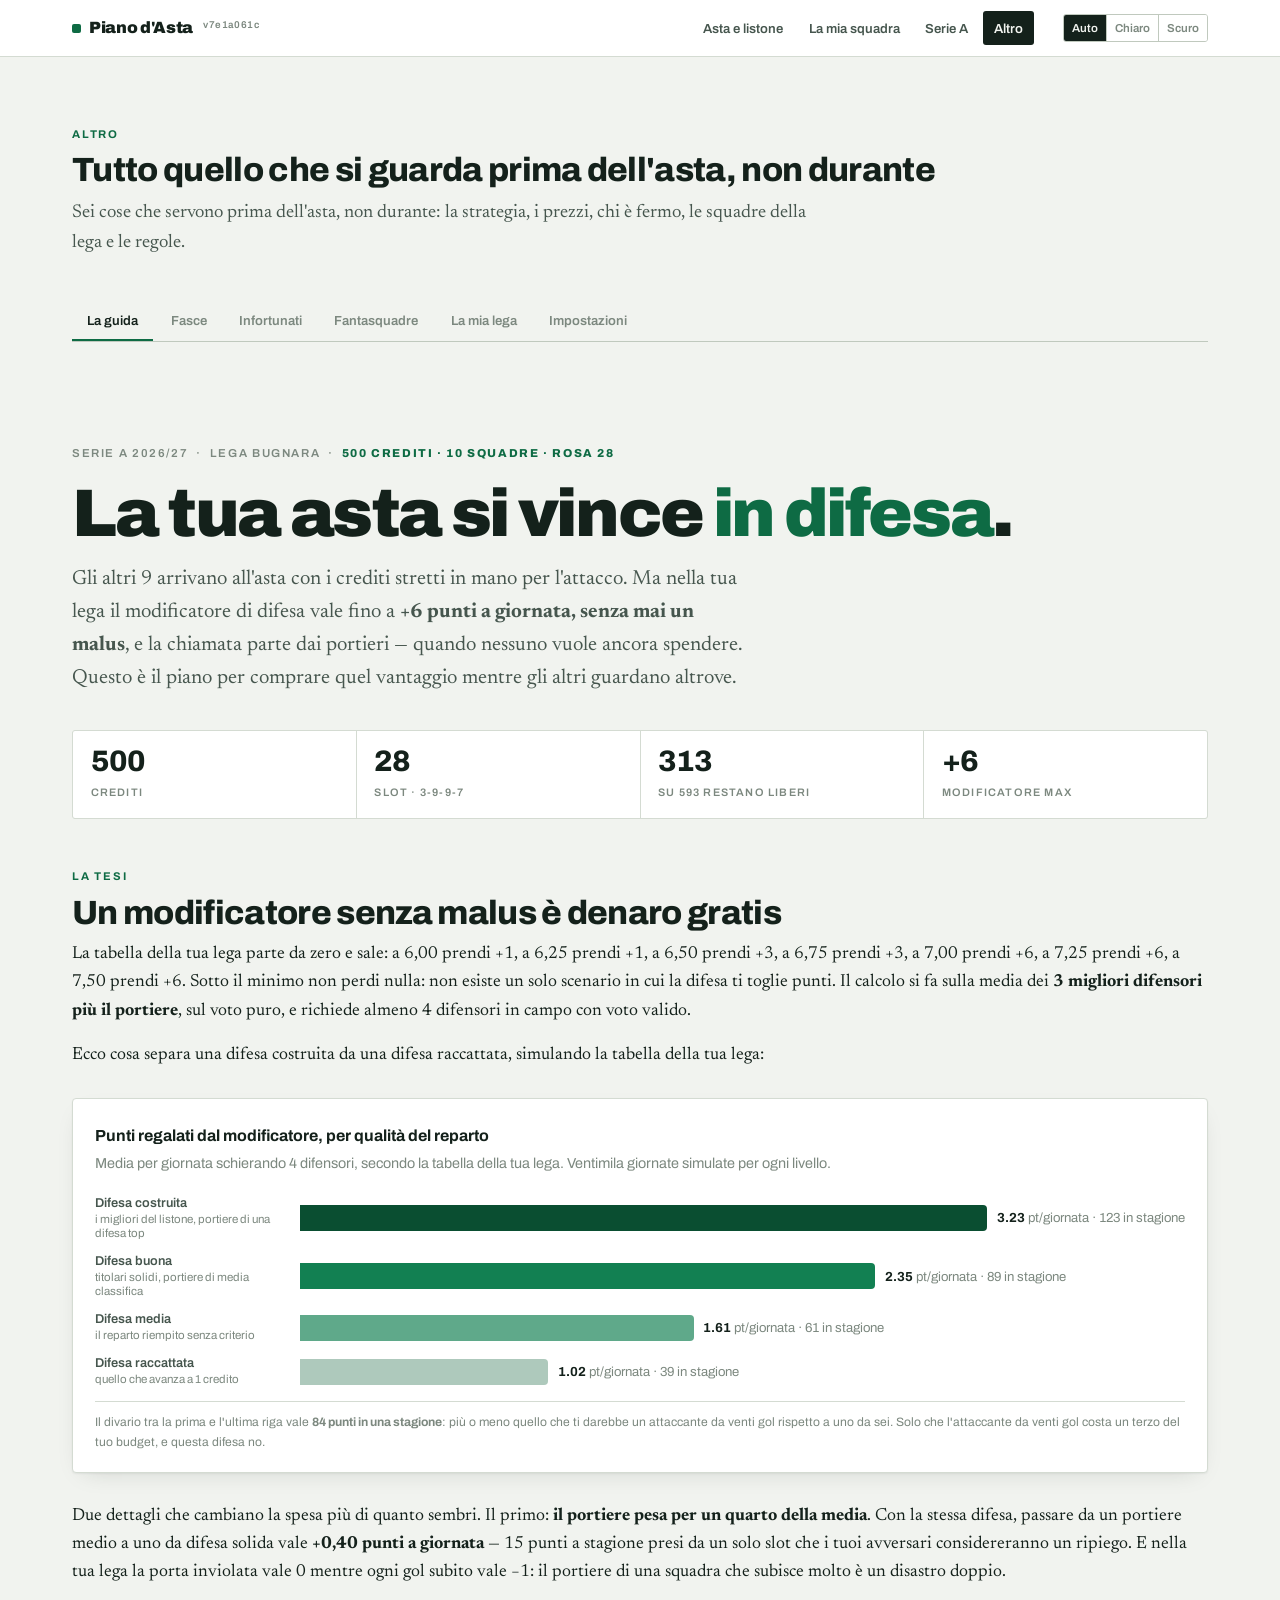
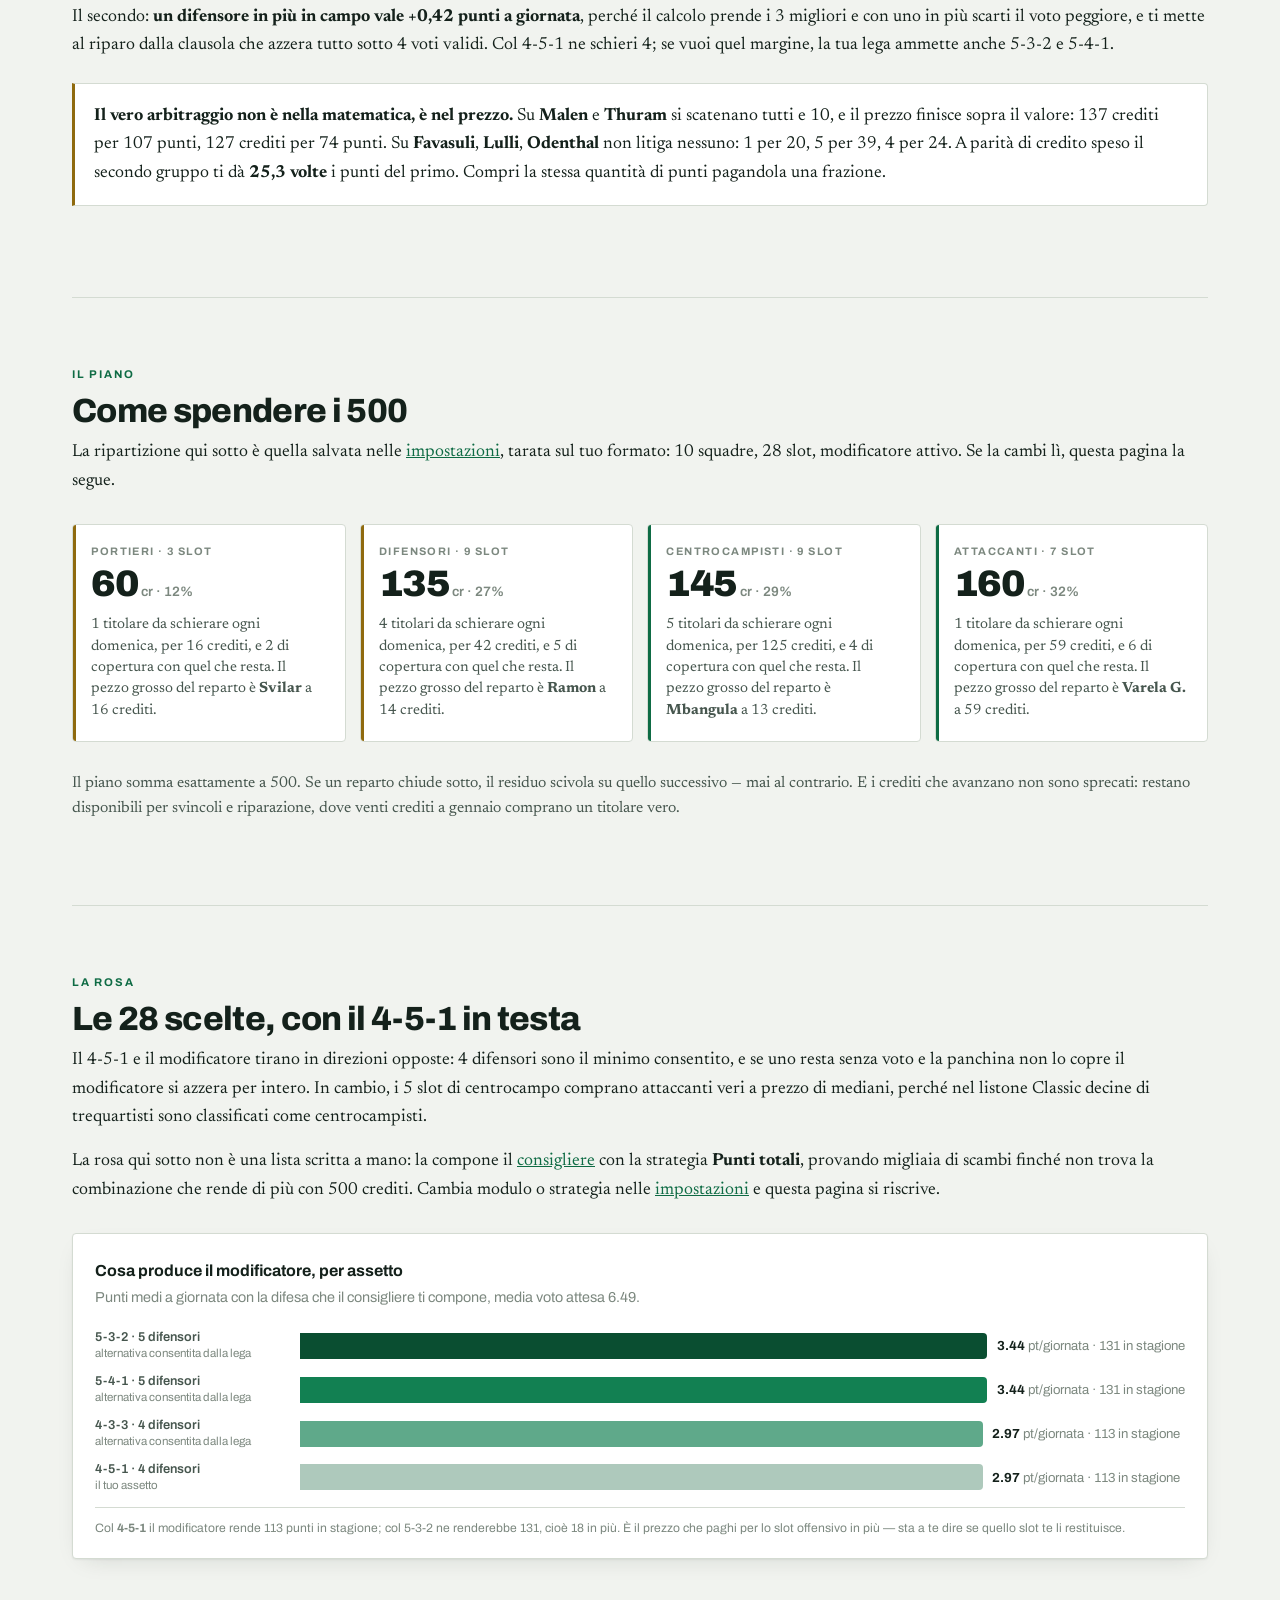
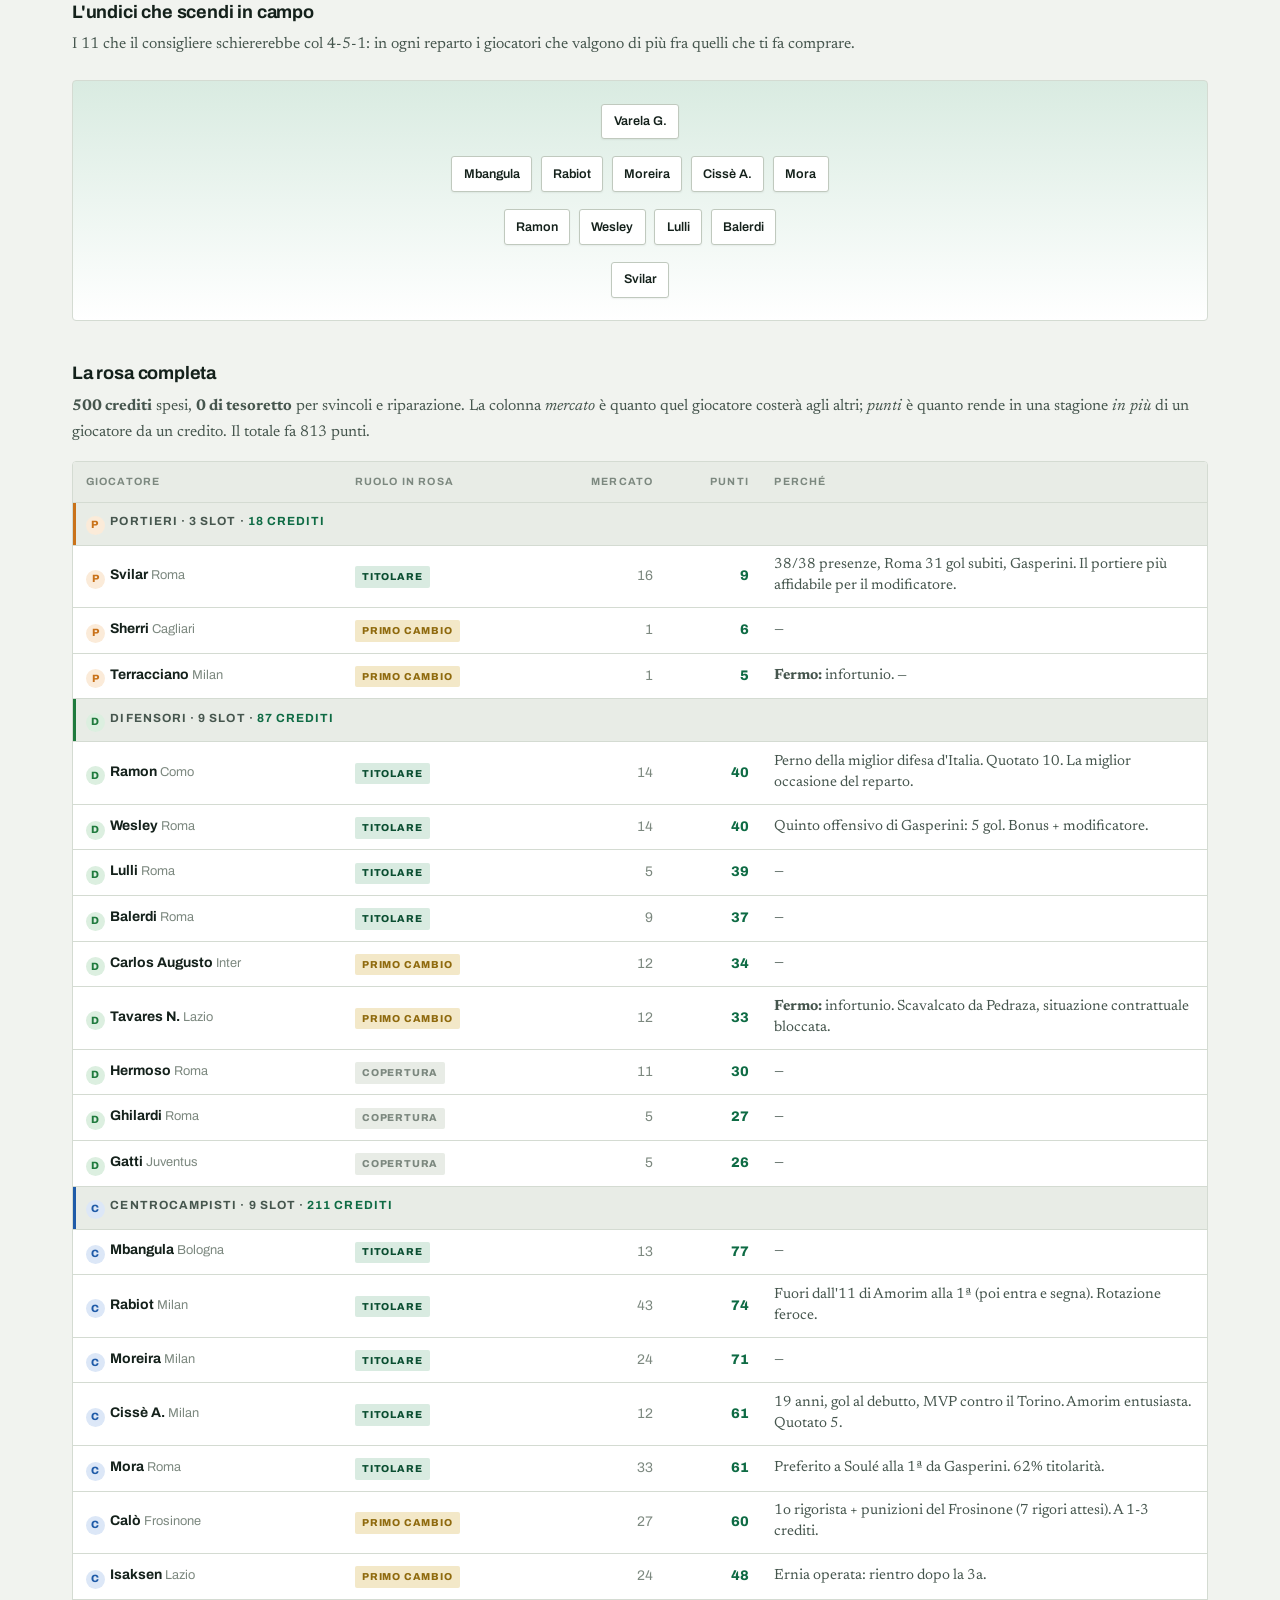
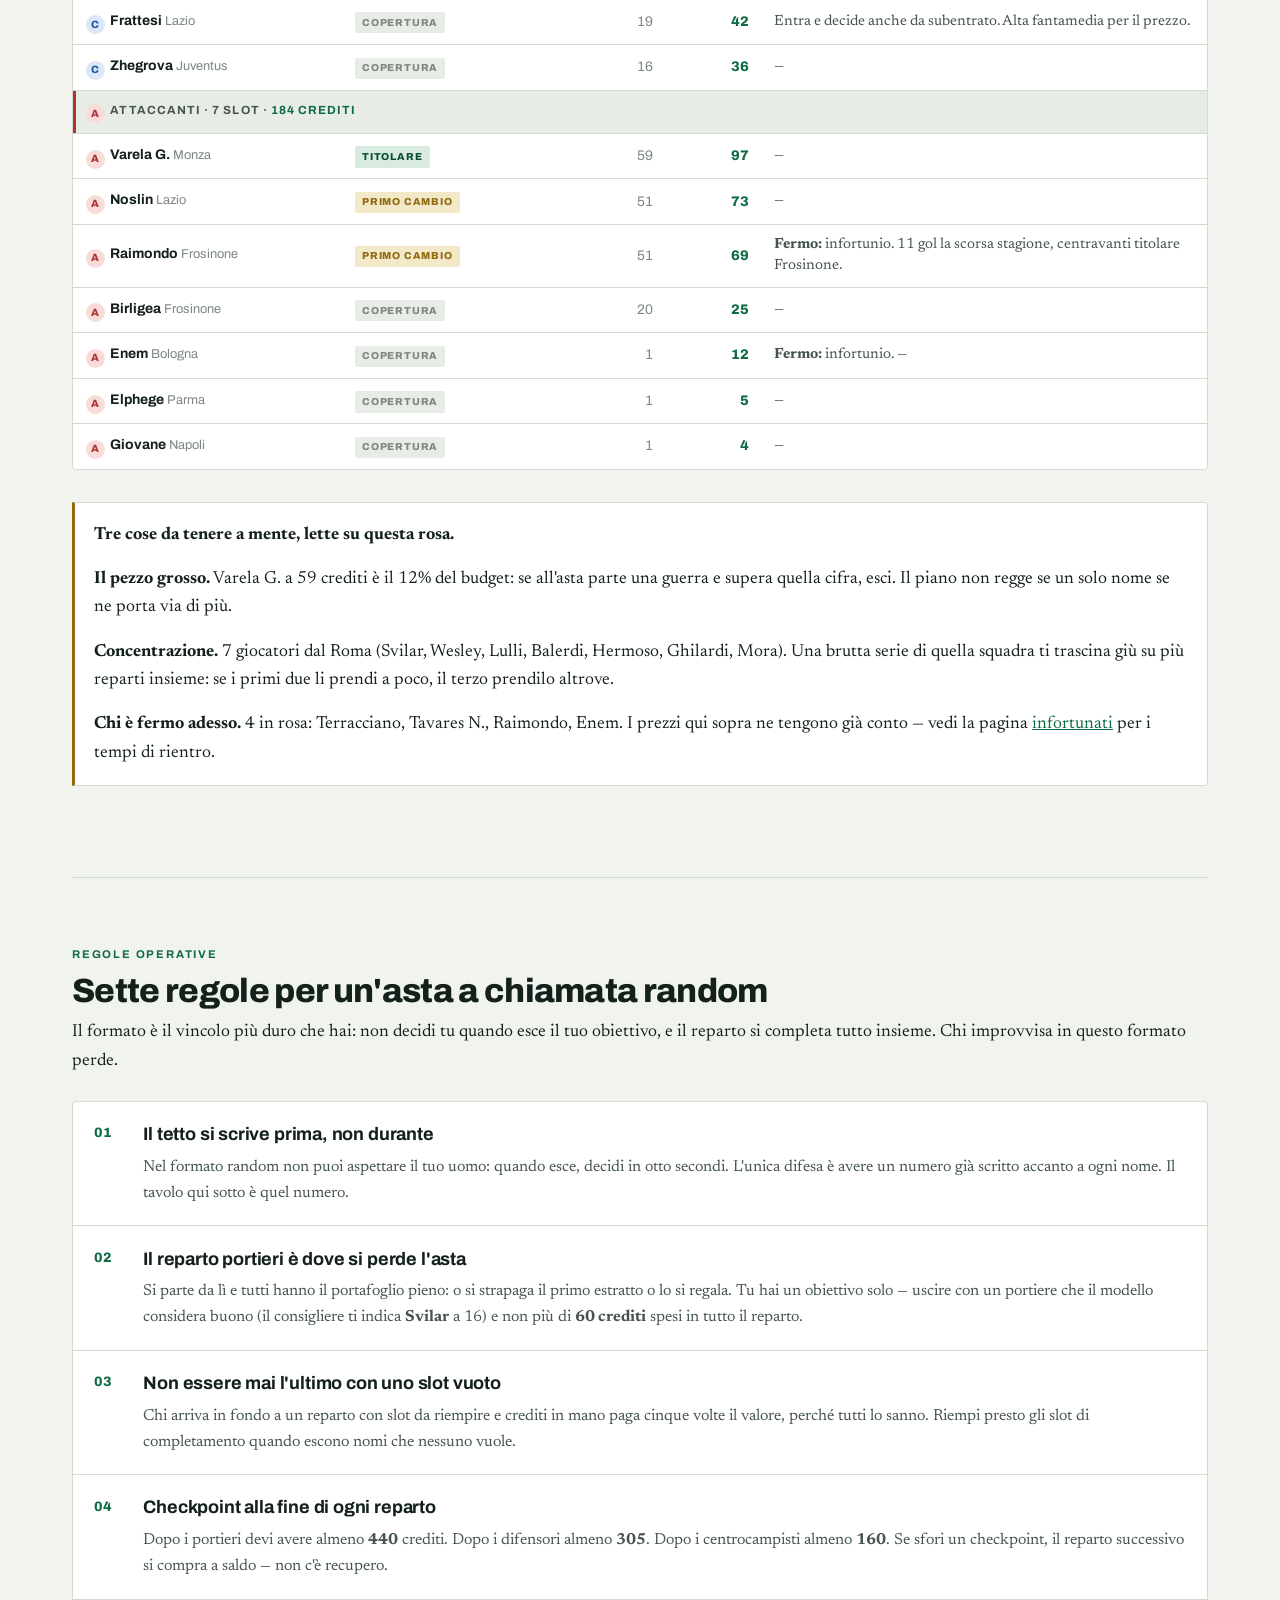
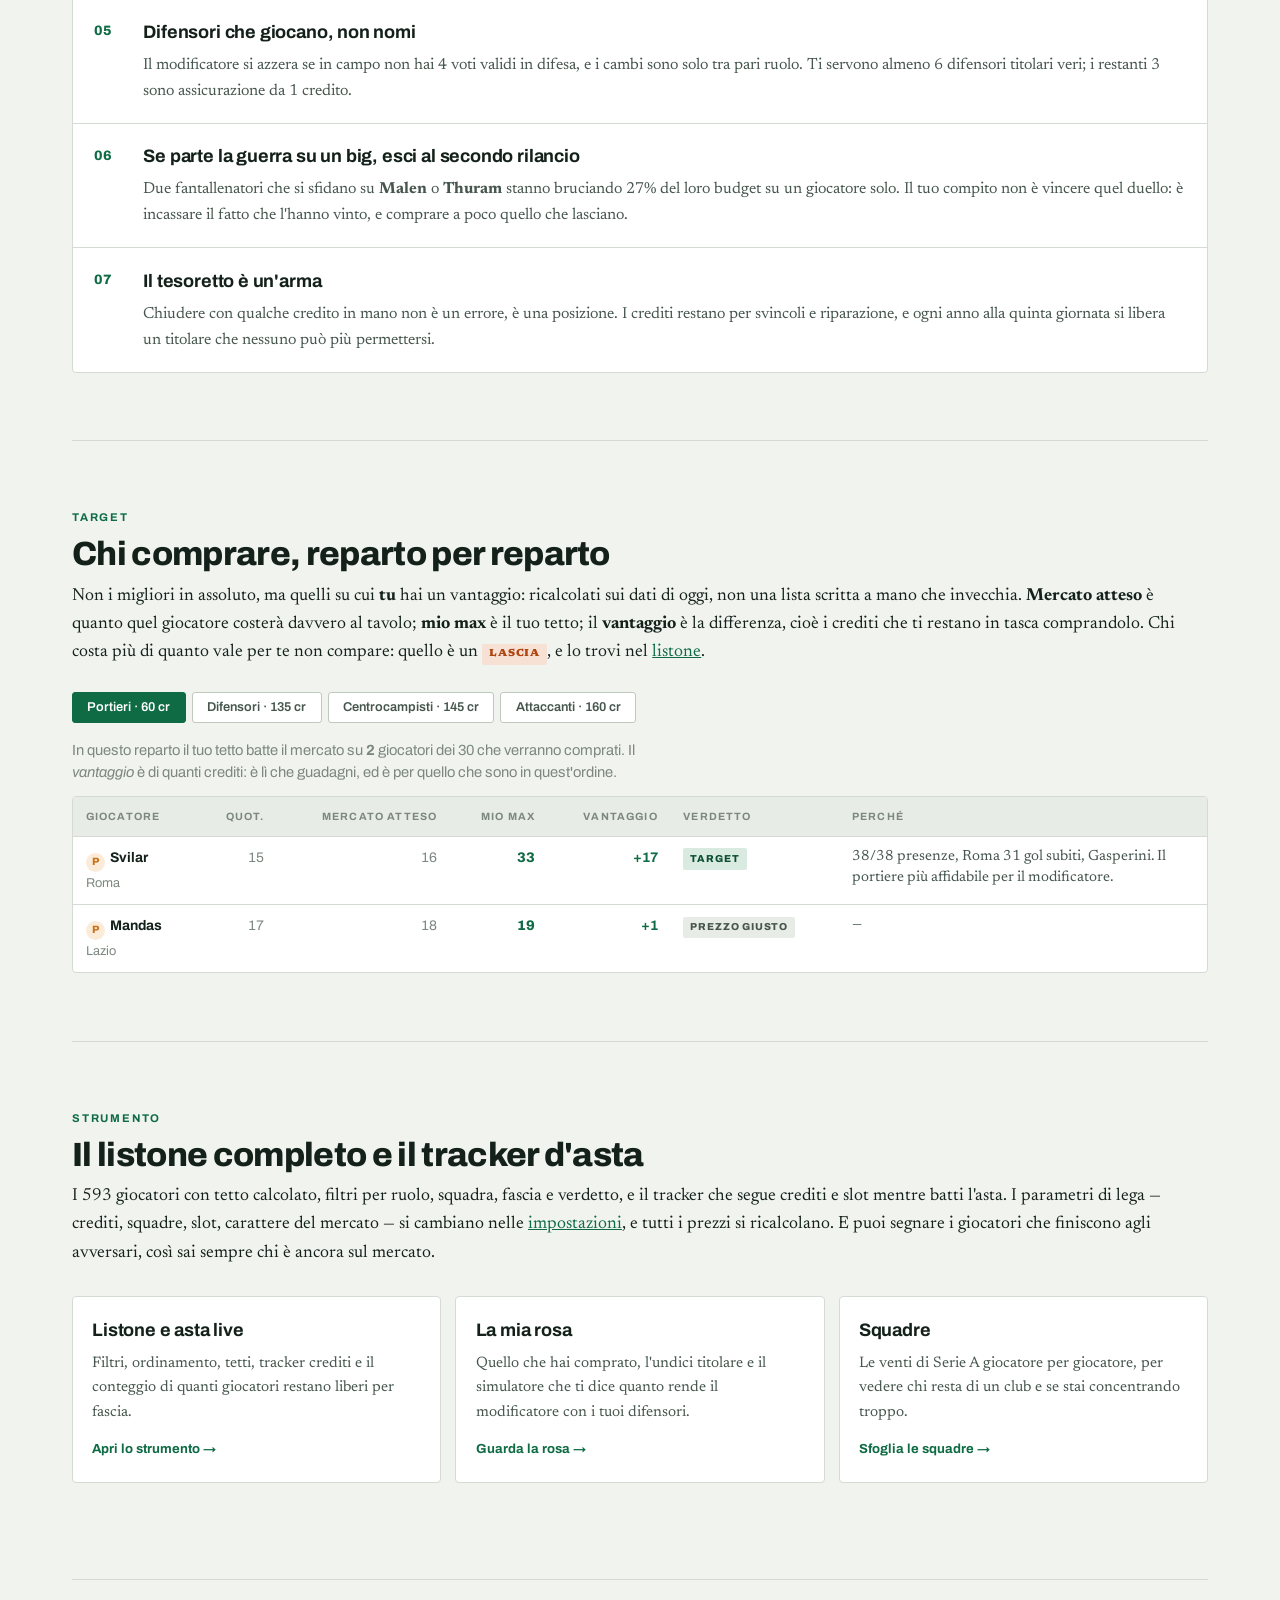
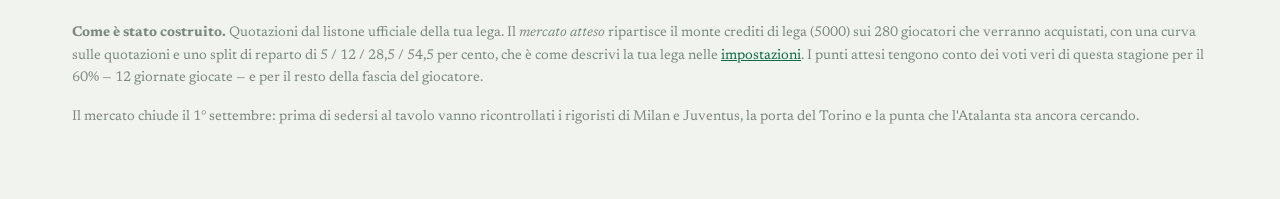
==== altro.html @ b839165c "Dati giocatori aggiornati da Fantacalcio.it (23/11/2026)" ====
<!doctype html>
<html lang="it">
<head>
<meta charset="utf-8">
<meta name="viewport" content="width=device-width,initial-scale=1">
<title>Altro — Piano d'Asta Bugnara</title>
<meta name="description" content="Tutti i giocatori di Serie A divisi per ruolo e per fascia, con il motivo per cui stanno dove stanno.">
<meta name="color-scheme" content="light dark">
<link rel="icon" href="data:image/svg+xml,%3Csvg xmlns='http://www.w3.org/2000/svg' viewBox='0 0 100 100'%3E%3Ctext y='.9em' font-size='90'%3E%E2%9A%BD%3C/text%3E%3C/svg%3E">
<link rel="preconnect" href="https://fonts.googleapis.com">
<link rel="preconnect" href="https://fonts.gstatic.com" crossorigin>
<link rel="stylesheet" href="https://fonts.googleapis.com/css2?family=Archivo:wght@400;500;600;700;800;900&family=Newsreader:opsz,wght@6..72,300;6..72,400;6..72,500;6..72,600&display=swap">
<link rel="stylesheet" href="assets/style.css?v=ff89cbaf">
<script>
/* stampa il tema salvato prima del primo disegno, cosi non lampeggia il bianco */
try{var t=localStorage.getItem('pianoAsta:tema');if(t&&t!=='auto')document.documentElement.dataset.theme=t}catch(e){}
</script>
</head>
<body>

<div class="topbar"><div class="inner">
  <a class="brand" href="listone.html"><span class="dot"></span>Piano d'Asta</a>
  <nav class="nav">
    <a href="listone.html">Asta e listone</a>
    <a href="rosa.html">La mia squadra</a>
    <a href="squadre.html">Serie A</a>
    <a href="altro.html" aria-current="page">Altro</a>
  </nav>
  <div id="tema"></div>
</div></div>
<div class="wide">
  <section style="padding-bottom:.6rem">
    <p class="eyebrow">Altro</p>
    <h2>Tutto quello che si guarda prima dell'asta, non durante</h2>
    <p class="lede" style="max-width:74ch">Sei cose che servono prima dell'asta, non durante: la strategia, i prezzi, chi è fermo, le squadre della lega e le regole.</p>
  </section>
  <div id="accesso" style="margin-bottom:18px"></div>

  <div class="schede" role="tablist" aria-label="Altro">
    <button type="button" role="tab" data-scheda="guida" aria-selected="true">La guida</button>
    <button type="button" role="tab" data-scheda="fasce">Fasce</button>
    <button type="button" role="tab" data-scheda="infortunati">Infortunati</button>
    <button type="button" role="tab" data-scheda="fantasquadre">Fantasquadre</button>
    <button type="button" role="tab" data-scheda="lega">La mia lega</button>
    <button type="button" role="tab" data-scheda="impostazioni">Impostazioni</button>
  </div>
</div>

<section class="scheda" id="s-guida" role="tabpanel" aria-label="La guida" data-modulo="guida.js?v=28bbc2af">
<div class="wide">
<header class="hero">
  <div class="kicker" id="kicker"></div>
  <h1 id="titolo">La tua asta si vince <em>in difesa</em>.</h1>
  <p class="lede" id="occhiello"></p>
  <div class="stats" id="stats"></div>
</header>

<section>
  <p class="eyebrow">La tesi</p>
  <h2 id="tesiTit"></h2>
  <p id="tesi1"></p>
  <p id="tesi2">Ecco cosa separa una difesa costruita da una difesa raccattata, simulando la tabella della tua lega:</p>

  <div class="figure" id="figDifesa">
    <div class="ftitle">Punti regalati dal modificatore, per qualità del reparto</div>
    <div class="fsub" id="fsub1"></div>
    <div class="bars" id="bars"></div>
    <div class="faxis" id="faxis1"></div>
  </div>

  <p id="dettaglio1"></p>
  <p id="dettaglio2"></p>

  <div class="callout">
    <p id="arbitraggio"></p>
  </div>
</section>

<section>
  <p class="eyebrow">Il piano</p>
  <h2 id="pianoTit">Come spendere i crediti</h2>
  <p id="pianoIntro"></p>
  <div class="plan" id="plan"></div>
  <p style="color:var(--ink2);font-size:.98rem" id="pianoNota"></p>
</section>


<section id="rosa-scelte">
  <p class="eyebrow">La rosa</p>
  <h2 id="rosaTit">Le scelte</h2>
  <p id="rosaIntro1"></p>
  <p id="rosaIntro2"></p>

  <div class="figure">
    <div class="ftitle">Cosa produce il modificatore, per assetto</div>
    <div class="fsub" id="fsub2"></div>
    <div class="bars" id="bars2"></div>
    <div class="faxis" id="faxis2"></div>
  </div>

  <h3 style="margin-top:2.4rem">L'undici che scendi in campo</h3>
  <p style="color:var(--ink2);font-size:.98rem" id="undiciNota"></p>
  <div id="campo"></div>

  <h3 style="margin-top:2.4rem">La rosa completa</h3>
  <p style="color:var(--ink2);font-size:.98rem" id="rosaNota"></p>
  <div class="tblwrap"><table class="rosat"><thead><tr><th>Giocatore</th><th>Ruolo in rosa</th><th class="num">Mercato</th><th class="num">Punti</th><th>Perché</th></tr></thead><tbody id="rosaBody"></tbody></table></div>

  <div class="callout" style="margin-top:2rem" id="bivi"></div>
</section>

<section>
  <p class="eyebrow">Regole operative</p>
  <h2 id="regoleTit">Sette regole per un'asta a chiamata random</h2>
  <p>Il formato è il vincolo più duro che hai: non decidi tu quando esce il tuo obiettivo, e il reparto si completa tutto insieme. Chi improvvisa in questo formato perde.</p>
  <div class="rules">
    <div class="rule"><div><h3>Il tetto si scrive prima, non durante</h3><p>Nel formato random non puoi aspettare il tuo uomo: quando esce, decidi in otto secondi. L'unica difesa è avere un numero già scritto accanto a ogni nome. Il tavolo qui sotto è quel numero.</p></div></div>
    <div class="rule"><div><h3>Il reparto portieri è dove si perde l'asta</h3><p id="regolaPortieri"></p></div></div>
    <div class="rule"><div><h3>Non essere mai l'ultimo con uno slot vuoto</h3><p>Chi arriva in fondo a un reparto con slot da riempire e crediti in mano paga cinque volte il valore, perché tutti lo sanno. Riempi presto gli slot di completamento quando escono nomi che nessuno vuole.</p></div></div>
    <div class="rule"><div><h3>Checkpoint alla fine di ogni reparto</h3><p>Dopo i portieri devi avere almeno <b data-cfg="ckP"></b> crediti. Dopo i difensori almeno <b data-cfg="ckD"></b>. Dopo i centrocampisti almeno <b data-cfg="ckC"></b>. Se sfori un checkpoint, il reparto successivo si compra a saldo — non c'è recupero.</p></div></div>
    <div class="rule"><div><h3 id="difTit">Difensori che giocano, non nomi</h3><p id="difTesto"></p></div></div>
    <div class="rule"><div><h3>Se parte la guerra su un big, esci al secondo rilancio</h3><p id="regolaGuerra"></p></div></div>
    <div class="rule"><div><h3>Il tesoretto è un'arma</h3><p>Chiudere con qualche credito in mano non è un errore, è una posizione. I crediti restano per svincoli e riparazione, e ogni anno alla quinta giornata si libera un titolare che nessuno può più permettersi.</p></div></div>
  </div>
</section>

<section>
  <p class="eyebrow">Target</p>
  <h2>Chi comprare, reparto per reparto</h2>
  <p>Non i migliori in assoluto, ma quelli su cui <strong>tu</strong> hai un vantaggio: ricalcolati sui dati di oggi, non una lista scritta a mano che invecchia. <strong>Mercato atteso</strong> è quanto quel giocatore costerà davvero al tavolo; <strong>mio max</strong> è il tuo tetto; il <strong>vantaggio</strong> è la differenza, cioè i crediti che ti restano in tasca comprandolo. Chi costa più di quanto vale per te non compare: quello è un <span class="pill p-l">lascia</span>, e lo trovi nel <a href="listone.html">listone</a>.</p>
  <div class="tabs" role="tablist" id="tabs"></div>
  <p class="spiega" id="shortNota" style="padding:0 0 .8rem"></p>
  <div class="tblwrap"><table id="short"><thead><tr><th>Giocatore</th><th class="num">Quot.</th><th class="num">Mercato atteso</th><th class="num">Mio max</th><th class="num">Vantaggio</th><th>Verdetto</th><th>Perché</th></tr></thead><tbody></tbody></table></div>
</section>

<section>
  <p class="eyebrow">Strumento</p>
  <h2>Il listone completo e il tracker d'asta</h2>
  <p><span id="quantiGiocatori"></span> con tetto calcolato, filtri per ruolo, squadra, fascia e verdetto, e il tracker che segue crediti e slot mentre batti l'asta. I parametri di lega — crediti, squadre, slot, carattere del mercato — si cambiano nelle <a href="altro.html#impostazioni">impostazioni</a>, e tutti i prezzi si ricalcolano. E puoi segnare i giocatori che finiscono agli avversari, così sai sempre chi è ancora sul mercato.</p>
  <div class="cards">
    <div class="card"><h3>Listone e asta live</h3><p>Filtri, ordinamento, tetti, tracker crediti e il conteggio di quanti giocatori restano liberi per fascia.</p><p style="margin-top:.8rem"><a href="listone.html">Apri lo strumento &rarr;</a></p></div>
    <div class="card"><h3>La mia rosa</h3><p>Quello che hai comprato, l'undici titolare e il simulatore che ti dice quanto rende il modificatore con i tuoi difensori.</p><p style="margin-top:.8rem"><a href="rosa.html">Guarda la rosa &rarr;</a></p></div>
    <div class="card"><h3>Squadre</h3><p>Le venti di Serie A giocatore per giocatore, per vedere chi resta di un club e se stai concentrando troppo.</p><p style="margin-top:.8rem"><a href="squadre.html">Sfoglia le squadre &rarr;</a></p></div>
  </div>
</section>

<footer>
  <p id="comeCostruito"></p>
  <p>Il mercato chiude il 1° settembre: prima di sedersi al tavolo vanno ricontrollati i rigoristi di Milan e Juventus, la porta del Torino e la punta che l'Atalanta sta ancora cercando.</p>
</footer>
</div>
</section>
<section class="scheda" id="s-fasce" role="tabpanel" aria-label="Fasce" data-modulo="fasce.js?v=328dd91d" hidden>
<div class="wide">

  <section style="padding-bottom:1.2rem">
    <p class="eyebrow">Fasce</p>
    <h2>Chi vale cosa, reparto per reparto</h2>
    <p class="lede" style="max-width:74ch">All'asta a chiamata random non decidi tu quando esce il tuo obiettivo: quando il nome arriva, hai otto secondi. Questa pagina è fatta per quel momento — apri il ruolo, trovi il giocatore e leggi in una riga perché sta dove sta e fino a quanto puoi spingerti.</p>
  </section>

  <div class="controls panel" style="border-radius:4px;margin-bottom:20px">
    <button class="chip" data-r="P" aria-pressed="false">Portieri</button>
    <button class="chip" data-r="D" aria-pressed="true">Difensori</button>
    <button class="chip" data-r="C" aria-pressed="false">Centrocampisti</button>
    <button class="chip" data-r="A" aria-pressed="false">Attaccanti</button>
    <input type="search" id="q" placeholder="Cerca un giocatore o una squadra…" aria-label="Cerca giocatore o squadra" style="flex:1 1 200px">
    <button class="chip" id="soloLiberi" aria-pressed="false">Solo chi è ancora libero</button>
  </div>

  <div id="totali" class="ledger" style="border:1px solid var(--line);border-radius:4px;margin-bottom:8px"></div>
  <p class="spiega" style="padding:0 0 1.2rem" id="quanti"></p>

  <div id="elenco"></div>

  <section>
    <p class="eyebrow">Come nascono</p>
    <h2>Perché uno sta in prima fascia e un altro no</h2>
    <div id="comeNascono" style="max-width:78ch"></div>
  </section>

  <footer>
    <p>Le fasce si ricalcolano da sole quando cambiano le <a href="altro.html#impostazioni">impostazioni</a> o quando l'aggiornamento del mattino porta nuovi dati: non sono una lista congelata a inizio stagione. <strong>Tuo max</strong> è il tetto oltre il quale non rilanci, <strong>mercato</strong> è quanto dovrebbe costare agli altri. Chi è già andato a un avversario resta in elenco, sbiadito, così sai cosa è rimasto.</p>
  </footer>
</div>
</section>
<section class="scheda" id="s-infortunati" role="tabpanel" aria-label="Infortunati" data-modulo="infortunati.js?v=4837c4af" hidden>
<div class="wide">

  <section style="padding-bottom:1.2rem">
    <p class="eyebrow">Infermeria</p>
    <h2>Chi è fermo, e per quanto</h2>
    <p class="lede" style="max-width:74ch">All'asta un difensore che rientra a novembre costa come uno sano e ti rende zero per un terzo di stagione. Qui c'è chi non gioca, il motivo e i tempi previsti: si aggiorna da solo ogni mattina insieme al listone.</p>
  </section>

  <div class="controls panel" style="border-radius:4px;margin-bottom:20px">
    <label for="squadra" class="idlab" style="align-self:center">Squadra</label>
    <select id="squadra" style="flex:0 1 220px"></select>
    <input type="search" id="q-inf" placeholder="Cerca un giocatore…" aria-label="Cerca giocatore" style="flex:1 1 170px">
    <button class="chip" data-t="ALL" aria-pressed="true">Tutti</button>
    <button class="chip" data-t="infortunio" aria-pressed="false">Infortuni</button>
    <button class="chip" data-t="squalifica" aria-pressed="false">Squalifiche</button>
    <button class="chip" id="soloMiei" aria-pressed="false">Solo i miei</button>
  </div>

  <div id="totali-inf" class="ledger" style="border:1px solid var(--line);border-radius:4px;margin-bottom:20px"></div>

  <div id="elenco-inf"></div>

  <p id="avviso" style="font-family:'Archivo',sans-serif;font-size:.85rem;color:var(--ink3);margin-top:1rem"></p>

  <footer>
    <p>I dati arrivano da Fantacalcio.it, dalle pagine degli infortunati e degli squalificati. I tempi di rientro sono stime della redazione, non certezze: <strong>«da valutare»</strong> vuol dire che nemmeno loro lo sanno ancora. Le squalifiche durano una giornata sola, gli infortuni sono quelli che pesano davvero all'asta.</p>
    <p>La pastiglia rossa accanto al nome la ritrovi anche nel <a href="listone.html">listone</a> e in <a href="squadre.html">Serie A</a>, così te ne accorgi mentre stai comprando.</p>
  </footer>
</div>
</section>
<section class="scheda" id="s-fantasquadre" role="tabpanel" aria-label="Fantasquadre" data-modulo="fantasquadre.js?v=7d1ccdeb" hidden>
<div class="wide">
  <section style="padding-bottom:1.2rem">
    <p class="eyebrow">Fantasquadre</p>
    <h2>Le dieci della lega</h2>
    <p class="lede" style="max-width:72ch">Chi gestisce cosa, che rosa sta costruendo e quanti crediti gli restano. Man mano che all'asta un giocatore va a qualcuno, lo assegni alla sua squadra: vedi subito chi è ancora senza portiere e chi ha finito i soldi.</p>
      </section>

  <div class="tool" style="margin-bottom:2rem">
    <div class="ledger" id="totali-fs"></div>
    <div id="barra-fs" class="savebar"></div>
  </div>

  <div class="fsgrid" id="griglia"></div>

  <footer>
    <p>Per cambiare nome o allenatore basta premere la pastiglia <strong>👤</strong> in testata, oppure <strong>nome e allenatore</strong> in fondo alla scheda: si apre una finestra del sito e ogni modifica si salva da sola. La squadra col bordo verde è la tua: viene riconosciuta confrontando l'allenatore col nome del tuo account. Un ruolo diventa verde quando quella squadra ha riempito tutti i suoi slot — da lì in poi su quel reparto non può più rilanciare.</p>
  </footer>
</div>
</section>
<section class="scheda" id="s-lega" role="tabpanel" aria-label="La mia lega" data-modulo="lega.js?v=24c16283" hidden>
<div class="wide">

  <section style="padding-bottom:1.2rem">
    <p class="eyebrow">La mia lega</p>
    <h2>Chi sei, dove giochi, quale squadra gestisci</h2>
    <p class="lede" style="max-width:74ch">Il sito tiene separate due cose. Le <strong>regole della lega</strong> e le <strong>aggiudicazioni dell'asta</strong> le vedono tutti quelli che ci giocano dentro: al tavolo sono comunque cosa pubblica, e servono a farsi i conti su chi ha ancora crediti in mano. Il tuo <strong>piano di spesa</strong> e la tua <strong>bozza</strong> no: quelli sono della tua squadra, e nessun altro li legge.</p>
  </section>

  <div id="passi"></div>

  <section>
    <p class="eyebrow">Chi c'è</p>
    <h2>Le persone e le squadre di questa lega</h2>
    <div id="chiCe"></div>
  </section>

  <section id="sezAzzera" hidden>
    <p class="eyebrow">Prima dell'asta vera</p>
    <h2>Azzerare le prove</h2>
    <div id="azzera"></div>
  </section>

  <footer>
    <p><strong>Una squadra, più persone.</strong> Se giocate in due sulla stessa fantasquadra, fatevi un account a testa e sceglietela entrambi: vedrete e potrete modificare le stesse cose, e le vostre modifiche si uniscono invece di sovrascriversi.</p>
    <p><strong>Il codice della lega</strong> è l'unica cosa che serve per entrare: chi ce l'ha diventa membro, chi non ce l'ha non vede nulla. Se lo passi in giro, passalo a chi vuoi davvero dentro — per toglierne uno, per ora, si fa da Supabase.</p>
  </footer>
</div>
</section>
<section class="scheda" id="s-impostazioni" role="tabpanel" aria-label="Impostazioni" data-modulo="impostazioni.js?v=ce27e3a5" hidden>
<div class="wide">

  <section style="padding-bottom:1.2rem">
    <p class="eyebrow">Impostazioni</p>
    <h2>Le regole della lega</h2>
    <p class="lede" style="max-width:74ch">Questa pagina contiene due cose con due proprietari diversi. Le <strong>regole della lega</strong> — crediti, quante squadre, slot, carattere del mercato — valgono per tutti quelli che giocano quell'asta, altrimenti ognuno ragionerebbe su un budget diverso. Il <strong>tuo piano</strong> — come dividi i crediti, con che modulo e con che strategia — è della tua squadra, e nessun altro lo legge. I due pulsanti in fondo salvano le due cose separatamente.</p>
  </section>
  <div id="barra-imp" class="savebar" style="margin-bottom:20px"></div>

  <div class="panel" style="margin-bottom:22px">
    <h3 class="sez">La lega</h3>
    <div class="cfg">
      <div class="fld"><label for="crediti">Crediti a squadra</label><input id="crediti" type="number" min="50" max="5000" step="1"></div>
      <div class="fld"><label for="squadre">Quante squadre</label><input id="squadre" type="number" min="2" max="20" step="1"></div>
      <div class="fld"><label for="modAttivo">Modificatore di difesa</label>
        <select id="modAttivo"><option value="1">Attivo</option><option value="0">Non attivo</option></select></div>
    </div>
    <p class="spiega">Il monte crediti della lega è <strong id="monte"></strong>: è la cifra che tutti insieme spenderete all'asta, ed è da lì che il sito ricava quanto costerà davvero ogni giocatore.</p>
  </div>

  <div class="panel" style="margin-bottom:22px">
    <h3 class="sez">Come giochi</h3>
    <div class="cfg">
      <div class="fld"><label for="moduloPref">Modulo preferito</label><select id="moduloPref"></select></div>
      <div class="fld" style="grid-column:span 2"><label for="strategiaPref">Strategia</label><select id="strategiaPref"></select></div>
    </div>
    <p class="spiega">Questa scelta non resta qui: <a href="altro.html#guida">la guida</a>, il <a href="listone.html">listone</a> e la <a href="rosa.html#ideale">rosa ideale</a> la seguono, così le tre pagine non ti dicono più cose diverse. <span id="notaModulo"></span></p>
  </div>

  <div class="panel" style="margin-bottom:22px">
    <h3 class="sez">Quanti giocatori per reparto</h3>
    <div class="cfg">
      <div class="fld"><label for="sP">Portieri</label><input id="sP" type="number" min="1" max="6" step="1"></div>
      <div class="fld"><label for="sD">Difensori</label><input id="sD" type="number" min="3" max="14" step="1"></div>
      <div class="fld"><label for="sC">Centrocampisti</label><input id="sC" type="number" min="3" max="14" step="1"></div>
      <div class="fld"><label for="sA">Attaccanti</label><input id="sA" type="number" min="1" max="10" step="1"></div>
    </div>
    <p class="spiega">In tutto <strong id="slotTot"></strong> giocatori a testa.</p>
  </div>

  <div class="panel" style="margin-bottom:22px">
    <h3 class="sez">Carattere del mercato</h3>
    <div class="cfg">
      <div class="fld"><label for="qP">Quota portieri %</label><input id="qP" type="number" min="1" max="60" step="0.5"></div>
      <div class="fld"><label for="qD">Quota difensori %</label><input id="qD" type="number" min="1" max="60" step="0.5"></div>
      <div class="fld"><label for="qC">Quota centrocampisti %</label><input id="qC" type="number" min="1" max="60" step="0.5"></div>
      <div class="fld"><label for="qA">Quota attaccanti %</label><input id="qA" type="number" min="1" max="80" step="0.5"></div>
    </div>
    <div class="controls" style="border-bottom:0">
      <span class="idlab" style="align-self:center">Com'è fatta la tua lega</span>
      <button class="chip" data-mercato="attacco">Impazzisce per gli attaccanti</button>
      <button class="chip" data-mercato="equilibrata">Equilibrata</button>
      <button class="chip" data-mercato="difesa">Spende anche dietro</button>
    </div>
    <p class="spiega">Quanto del monte crediti finisce in ogni reparto. Attenzione: descrive <em>gli avversari</em>, non te — quindi non dipende dal tuo modulo. Se la tua lega impazzisce per gli attaccanti, alza la quota A e il sito ti dirà che i difensori costeranno poco, che è esattamente l'occasione da sfruttare. <span id="avvisoQuote"></span></p>
  </div>

  <div class="panel" style="margin-bottom:22px">
    <h3 class="sez">Il tuo piano di spesa</h3>
    <div class="cfg">
      <div class="fld"><label for="pP">Portieri</label><input id="pP" type="number" min="1" step="1"></div>
      <div class="fld"><label for="pD">Difensori</label><input id="pD" type="number" min="1" step="1"></div>
      <div class="fld"><label for="pC">Centrocampisti</label><input id="pC" type="number" min="1" step="1"></div>
      <div class="fld"><label for="pA">Attaccanti</label><input id="pA" type="number" min="1" step="1"></div>
    </div>
    <div class="controls" style="border-bottom:0">
      <button class="btn ghost" id="calcolaPiano">Calcola il piano per questo modulo</button>
      <span class="firma" id="esitoPiano" style="align-self:center"></span>
    </div>
    <p class="spiega">Come vuoi dividere i <strong id="tuoiCrediti"></strong> crediti. Da qui esce il <em>tuo max</em> del listone, cioè il tetto oltre il quale non rilanci. Il pulsante qui sopra non usa una tabella scritta a mano: fa comporre al consigliere la rosa migliore per il modulo e la strategia che hai scelto, e ti riporta quanto ha speso per reparto. Con un 4-3-3 finiranno più crediti in attacco, con un 5-3-2 dietro — non perché lo dice una regola, ma perché è lì che i punti costano meno. <span id="avvisoPiano"></span></p>
  </div>

  <div class="controls panel" style="border-radius:4px;margin-bottom:22px">
    <button class="btn" id="salva">Salva le regole della lega</button>
    <button class="btn" id="salvaPiano">Salva il mio piano</button>
    <button class="chip" id="ricarica">Ricarica</button>
    <button class="chip" id="reset">Torna ai valori di partenza</button>
    <span class="firma" id="origine" style="margin-left:auto;align-self:center"></span>
  </div>

  <div id="anteprima" class="ledger" style="border:1px solid var(--line);border-radius:4px;margin-bottom:22px"></div>
  <p class="spiega" style="padding:0">Anteprima dell'effetto sui prezzi: quanto costeranno i giocatori più cari di ogni reparto con questi numeri.</p>

  <footer>
    <p>Le impostazioni si salvano nel database condiviso, come le fantasquadre. Finché non entri col tuo account puoi guardarle e provarle, ma il pulsante di salvataggio resta spento — e quello che modifichi vale solo in questo browser.</p>
  </footer>
</div>
</section>
<script type="module" src="assets/schede.js?v=3b00ce06"></script>
<script type="module" src="assets/menu.js?v=d69f8986"></script>
<script type="module" src="assets/theme.js?v=7e1a061c"></script>
</body>
</html>
---- assets/style.css ----
:root{
  --paper:#F1F3EF; --surface:#FFFFFF; --surface2:#E8ECE6; --raise:#FBFCFA;
  --ink:#14211B; --ink2:#46564E; --ink3:#7C887F;
  --line:#D4DBD2; --line2:#C0C9BE;
  --acc:#0E6B44; --acc-soft:#D9EBE1; --acc-ink:#0A4E31;
  --warn:#AE440F; --warn-soft:#F7E1D5;
  --gold:#8F6A0E; --gold-soft:#F3E8C8;
  --bar1:#0A4E31; --bar2:#128052; --bar3:#5FA98A; --bar4:#AEC9BC;
  --shadow:0 1px 2px rgba(20,33,27,.06),0 8px 24px -12px rgba(20,33,27,.18);
}
@media (prefers-color-scheme:dark){:root:not([data-theme="light"]){
  --paper:#0F1412; --surface:#161D19; --surface2:#1E2722; --raise:#1A221D;
  --ink:#E8EEE9; --ink2:#A6B3AB; --ink3:#76847B;
  --line:#28322C; --line2:#35423A;
  --acc:#4FC58A; --acc-soft:#153123; --acc-ink:#8FE0B5;
  --warn:#F0955F; --warn-soft:#3A2318;
  --gold:#DCB45C; --gold-soft:#332913;
  --bar1:#7FDCAE; --bar2:#4FC58A; --bar3:#2E8A60; --bar4:#1F5943;
  --shadow:0 1px 2px rgba(0,0,0,.4),0 10px 28px -14px rgba(0,0,0,.7);
}}
:root[data-theme="dark"]{
  --paper:#0F1412; --surface:#161D19; --surface2:#1E2722; --raise:#1A221D;
  --ink:#E8EEE9; --ink2:#A6B3AB; --ink3:#76847B;
  --line:#28322C; --line2:#35423A;
  --acc:#4FC58A; --acc-soft:#153123; --acc-ink:#8FE0B5;
  --warn:#F0955F; --warn-soft:#3A2318;
  --gold:#DCB45C; --gold-soft:#332913;
  --bar1:#7FDCAE; --bar2:#4FC58A; --bar3:#2E8A60; --bar4:#1F5943;
  --shadow:0 1px 2px rgba(0,0,0,.4),0 10px 28px -14px rgba(0,0,0,.7);
}
*{box-sizing:border-box}
body{margin:0;background:var(--paper);color:var(--ink);
  font-family:"Newsreader",Georgia,"Times New Roman",serif;font-size:17.5px;line-height:1.62;
  -webkit-font-smoothing:antialiased}
.wrap{max-width:1000px;margin:0 auto;padding:0 22px}
h1,h2,h3,h4,.ui,th,.num{font-family:"Archivo","Helvetica Neue",Arial,sans-serif}
h2{font-size:clamp(1.5rem,3.2vw,2.1rem);font-weight:800;letter-spacing:-.02em;line-height:1.12;
  margin:0 0 .5rem;text-wrap:balance}
h3{font-size:1.13rem;font-weight:700;letter-spacing:-.01em;margin:0 0 .35rem}
p{margin:0 0 1rem}
a{color:var(--acc)}
.eyebrow{font-family:"Archivo",sans-serif;font-size:.7rem;font-weight:700;letter-spacing:.16em;
  text-transform:uppercase;color:var(--acc);margin:0 0 .6rem}
.lede{font-size:1.16rem;color:var(--ink2)}
section{padding:clamp(2.6rem,6vw,4.2rem) 0;border-top:1px solid var(--line)}
section:first-of-type{border-top:none}

/* ---- hero ---- */
.hero{padding:clamp(3rem,7vw,5rem) 0 clamp(2rem,4vw,3rem)}
.kicker{display:flex;flex-wrap:wrap;gap:.5rem;align-items:center;font-family:"Archivo",sans-serif;
  font-size:.72rem;font-weight:600;letter-spacing:.14em;text-transform:uppercase;color:var(--ink3);margin-bottom:1.1rem}
.kicker b{color:var(--acc);font-weight:800}
.hero h1{font-size:clamp(2.4rem,7vw,4.2rem);font-weight:900;letter-spacing:-.035em;line-height:.98;
  margin:0 0 1rem;text-wrap:balance}
.hero h1 em{font-style:normal;color:var(--acc)}
.hero .lede{max-width:62ch;font-size:clamp(1.08rem,2.1vw,1.28rem)}
.stats{display:grid;grid-template-columns:repeat(auto-fit,minmax(150px,1fr));gap:1px;
  background:var(--line);border:1px solid var(--line);border-radius:3px;margin-top:2.2rem;overflow:hidden}
.stat{background:var(--surface);padding:1rem 1.1rem}
.stat .v{font-family:"Archivo",sans-serif;font-size:1.85rem;font-weight:800;letter-spacing:-.03em;
  line-height:1;font-variant-numeric:tabular-nums}
.stat .l{font-family:"Archivo",sans-serif;font-size:.68rem;font-weight:600;letter-spacing:.11em;
  text-transform:uppercase;color:var(--ink3);margin-top:.45rem}

/* ---- chart ---- */
.figure{background:var(--surface);border:1px solid var(--line);border-radius:4px;padding:1.5rem 1.4rem 1.2rem;margin:1.8rem 0;box-shadow:var(--shadow)}
.figure .ftitle{font-family:"Archivo",sans-serif;font-weight:700;font-size:1rem;margin-bottom:.15rem}
.figure .fsub{font-size:.9rem;color:var(--ink3);margin-bottom:1.3rem;font-family:"Archivo",sans-serif;font-weight:400}
.bars{display:flex;flex-direction:column;gap:.85rem}
.brow{display:grid;grid-template-columns:minmax(120px,190px) 1fr;gap:.9rem;align-items:center}
.blab{font-family:"Archivo",sans-serif;font-size:.8rem;font-weight:600;color:var(--ink2);line-height:1.25}
.blab small{display:block;font-weight:400;color:var(--ink3);font-size:.72rem}
.btrack{position:relative;height:26px;display:flex;align-items:center}
.bfill{height:26px;border-radius:0 4px 4px 0;transition:width .7s cubic-bezier(.2,.7,.3,1)}
.bval{font-family:"Archivo",sans-serif;font-size:.82rem;font-weight:700;margin-left:.6rem;
  font-variant-numeric:tabular-nums;white-space:nowrap;color:var(--ink)}
.bval span{font-weight:400;color:var(--ink3)}
.faxis{margin-top:.9rem;padding-top:.7rem;border-top:1px solid var(--line);font-size:.76rem;
  color:var(--ink3);font-family:"Archivo",sans-serif}
@media (prefers-reduced-motion:reduce){.bfill{transition:none}}

/* ---- plan cards ---- */
.plan{display:grid;grid-template-columns:repeat(auto-fit,minmax(215px,1fr));gap:14px;margin:1.8rem 0}
.pcard{background:var(--surface);border:1px solid var(--line);border-radius:4px;padding:1.15rem 1.15rem 1.25rem;position:relative;overflow:hidden}
.pcard::before{content:"";position:absolute;left:0;top:0;bottom:0;width:3px;background:var(--acc)}
.pcard .rl{font-family:"Archivo",sans-serif;font-size:.68rem;font-weight:700;letter-spacing:.13em;
  text-transform:uppercase;color:var(--ink3)}
.pcard .cr{font-family:"Archivo",sans-serif;font-size:2.3rem;font-weight:900;letter-spacing:-.04em;line-height:1;margin:.35rem 0 .1rem;font-variant-numeric:tabular-nums}
.pcard .cr small{font-size:.85rem;font-weight:600;color:var(--ink3);letter-spacing:0}
.pcard .sh{font-size:.92rem;color:var(--ink2);margin-top:.7rem;line-height:1.45}
.pcard.hi::before{background:var(--gold)}

/* ---- rules ---- */
.rules{counter-reset:r;display:flex;flex-direction:column;gap:1px;background:var(--line);
  border:1px solid var(--line);border-radius:4px;overflow:hidden;margin-top:1.6rem}
.rule{background:var(--surface);padding:1.15rem 1.3rem;display:grid;grid-template-columns:2.2rem 1fr;gap:.9rem}
.rule::before{counter-increment:r;content:counter(r,decimal-leading-zero);
  font-family:"Archivo",sans-serif;font-size:.85rem;font-weight:800;color:var(--acc);
  font-variant-numeric:tabular-nums;padding-top:.15rem}
.rule p{margin:.25rem 0 0;font-size:1rem;color:var(--ink2)}

/* ---- shortlists ---- */
.tabs{display:flex;gap:6px;flex-wrap:wrap;margin:1.6rem 0 1rem}
.tab{font-family:"Archivo",sans-serif;font-size:.8rem;font-weight:600;padding:.45rem .9rem;
  border:1px solid var(--line2);background:var(--surface);color:var(--ink2);border-radius:3px;cursor:pointer}
.tab[aria-selected="true"]{background:var(--acc);border-color:var(--acc);color:#fff}
table{width:100%;border-collapse:collapse;font-family:"Archivo",sans-serif;font-size:.87rem}
.tblwrap{overflow-x:auto;border:1px solid var(--line);border-radius:4px;background:var(--surface)}
th{text-align:left;font-size:.66rem;font-weight:700;letter-spacing:.11em;text-transform:uppercase;
  color:var(--ink3);padding:.7rem .8rem;border-bottom:1px solid var(--line);white-space:nowrap;background:var(--surface2)}
td{padding:.62rem .8rem;border-bottom:1px solid var(--line);vertical-align:top}
tr:last-child td{border-bottom:none}
.num{text-align:right;font-variant-numeric:tabular-nums;white-space:nowrap}
.nm{font-weight:700}
.sq{color:var(--ink3);font-size:.8rem;font-weight:400}
/* squadra corretta a mano perché la fonte è rimasta indietro: si vede che
   quel nome non arriva dal listone, e il perché sta nel title */
.sq.amano{text-decoration:underline dotted;text-underline-offset:2px;cursor:help}
.pill{display:inline-block;font-size:.63rem;font-weight:800;letter-spacing:.08em;text-transform:uppercase;
  padding:.16rem .45rem;border-radius:2px;white-space:nowrap}
.p-t{background:var(--acc-soft);color:var(--acc-ink)}
.p-l{background:var(--warn-soft);color:var(--warn)}
.p-g{background:var(--surface2);color:var(--ink2)}
.p-j{background:var(--gold-soft);color:var(--gold)}
/* Le note sono discorsive e in una tabella a venti colonne si strizzano in una
   striscia altissima. Le teniamo larghe il giusto e tagliate a due righe: il
   testo intero resta nel tooltip e si apre con un clic sulla riga. */
.note{font-family:"Newsreader",serif;font-size:.92rem;color:var(--ink2);line-height:1.42;
  min-width:200px;max-width:300px}
.note .txt{display:-webkit-box;-webkit-line-clamp:2;-webkit-box-orient:vertical;
  overflow:hidden;max-height:2.9em;cursor:pointer}
.note .txt.aperta{-webkit-line-clamp:unset;max-height:none}

/* la tabella non si comprime sotto la sua misura naturale: preferiamo scorrerla.
   Attenzione al selettore: `table#rosa` e non `#rosa`. La tabella della Serie A
   e una sezione della guida avevano lo stesso id, quindi la guida si prendeva
   questo min-width e non entrava piu' nello schermo del telefono — il browser
   rimpiccioliva l'intera pagina per farcela stare. */
.tblwrap table{min-width:100%}
table#rosa{min-width:1150px}
/* La tabella scorre dentro il suo riquadro, non insieme alla pagina: cosi'
   restano fermi sia le intestazioni in alto sia il nome del giocatore a
   sinistra. Senza, scorrendo ti ritrovi una griglia di numeri senza sapere
   ne' di chi sono ne' che cosa misurano. */
#rosaWrap{max-height:74vh;overflow:auto}
table#rosa thead th{position:sticky;top:0;z-index:3;box-shadow:0 1px 0 var(--line)}
table#rosa th:first-child,table#rosa td:first-child{position:sticky;left:0;z-index:2;
  background:var(--surface);box-shadow:1px 0 0 var(--line)}
table#rosa thead th:first-child{z-index:4;background:var(--surface2);
  box-shadow:1px 0 0 var(--line),0 1px 0 var(--line)}
table#rosa tr.taken td:first-child{background:var(--acc-soft)}

/* legenda delle sigle sopra la tabella */
.legenda{display:flex;flex-wrap:wrap;gap:.3rem .85rem;margin:0 0 14px;
  padding:.6rem .85rem;border:1px solid var(--line);border-radius:4px;background:var(--surface);
  font-family:"Archivo",sans-serif;font-size:.72rem;color:var(--ink3);line-height:1.7}
.legenda span{white-space:nowrap;max-width:100%}
/* la voce FVM non e' una sigla ma una frase intera, scritta da squadre.js:
   deve poter andare a capo, se no da sola allarga la pagina oltre lo schermo */
.legenda span#legFvm{white-space:normal}
.legenda b{color:var(--ink2);font-weight:800;letter-spacing:.05em;margin-right:.18rem}
.legenda .sep{width:100%;height:0;margin:.1rem 0}
.maxc{font-weight:800;color:var(--acc)}
.mktc{color:var(--ink3)}

/* ---- tool ---- */
.tool{background:var(--surface);border:1px solid var(--line);border-radius:4px;box-shadow:var(--shadow);overflow:hidden}
.ledger{display:grid;grid-template-columns:repeat(auto-fit,minmax(128px,1fr));gap:1px;background:var(--line)}
.lcell{background:var(--surface2);padding:.8rem .9rem}
.lcell .k{font-family:"Archivo",sans-serif;font-size:.63rem;font-weight:700;letter-spacing:.11em;text-transform:uppercase;color:var(--ink3)}
.lcell .n{font-family:"Archivo",sans-serif;font-size:1.35rem;font-weight:800;letter-spacing:-.02em;font-variant-numeric:tabular-nums;margin-top:.2rem}
.lcell .n small{font-size:.78rem;color:var(--ink3);font-weight:600}
.lcell.over .n{color:var(--warn)}
.controls{display:flex;gap:8px;flex-wrap:wrap;padding:.85rem .9rem;border-bottom:1px solid var(--line);align-items:center}
input[type=search],input[type=number]{font-family:"Archivo",sans-serif;border:1px solid var(--line2);
  background:var(--paper);color:var(--ink);border-radius:3px;padding:.45rem .6rem;font-size:.85rem}
input[type=search]{flex:1 1 190px;min-width:150px}
input[type=number]{width:64px;text-align:right;font-weight:700;font-variant-numeric:tabular-nums}
input:focus-visible,button:focus-visible{outline:2px solid var(--acc);outline-offset:2px}
.chip{font-family:"Archivo",sans-serif;font-size:.75rem;font-weight:600;padding:.4rem .7rem;border:1px solid var(--line2);
  background:var(--paper);color:var(--ink2);border-radius:3px;cursor:pointer}
.chip[aria-pressed="true"]{background:var(--ink);border-color:var(--ink);color:var(--paper)}
.scroller{max-height:560px;overflow:auto}

/* Le linguette che tengono insieme più sezioni sotto una voce di menu.
   Scorrono in orizzontale sul telefono invece di andare a capo: una barra di
   schede che si spezza su tre righe non si legge più come una barra. */
.schede{display:flex;gap:2px;overflow-x:auto;overflow-y:hidden;scrollbar-width:none;
  border-bottom:1px solid var(--line2);margin:0 0 1.4rem;padding:0 0 1px}
.schede::-webkit-scrollbar{display:none}
.schede button{font-family:"Archivo",sans-serif;font-size:.82rem;font-weight:600;white-space:nowrap;
  padding:.7rem .95rem;border:0;border-bottom:2px solid transparent;margin-bottom:-1px;
  background:none;color:var(--ink3);cursor:pointer;border-radius:3px 3px 0 0}
.schede button:hover{color:var(--ink2);background:var(--surface2)}
.schede button[aria-selected="true"]{color:var(--ink);border-bottom-color:var(--acc)}
.schede button:focus-visible{outline:2px solid var(--acc);outline-offset:-2px}
/* Il pannello di una scheda e' un contenitore, non una sezione di contenuto:
   senza questo si prendeva il bordo e i quattro centimetri di respiro che il
   foglio riserva alle sezioni vere, e sotto le linguette restava un buco. */
.scheda{padding:0;border-top:0}
.scheda > .wrap > section:first-of-type,
.scheda > .wide > section:first-of-type{border-top:none;padding-top:0}
@media (max-width:620px){
  .schede{margin-bottom:1rem}
  .schede button{font-size:.78rem;padding:.6rem .7rem}
}
.scroller th{position:sticky;top:0;z-index:2}
tr.taken td{background:var(--acc-soft)}
tr.over td{background:var(--warn-soft)}
.hint{font-size:.86rem;color:var(--ink3);font-family:"Archivo",sans-serif;padding:.7rem .9rem;border-top:1px solid var(--line)}
footer{padding:2.6rem 0 3.4rem;border-top:1px solid var(--line);color:var(--ink3);font-size:.88rem}
.callout{background:var(--surface);border:1px solid var(--line);border-left:3px solid var(--gold);
  border-radius:0 4px 4px 0;padding:1.1rem 1.2rem;margin:1.5rem 0}
.callout p:last-child{margin-bottom:0}
.callout strong{color:var(--ink)}
ul.tight{margin:.2rem 0 1rem;padding-left:1.15rem}
ul.tight li{margin-bottom:.4rem;color:var(--ink2)}
@media(max-width:620px){
  body{font-size:16.5px}
  .brow{grid-template-columns:1fr;gap:.3rem}
  .rule{grid-template-columns:1.7rem 1fr}
}

tr.grp td{background:var(--surface2);font-family:"Archivo",sans-serif;font-weight:700;font-size:.74rem;
  letter-spacing:.09em;text-transform:uppercase;color:var(--ink2);padding:.6rem .8rem}
tr.grp td b{color:var(--acc)}
.rosat td{vertical-align:middle}
.p-t,.rt{background:var(--acc-soft);color:var(--acc-ink)}
.rc{background:var(--gold-soft);color:var(--gold)}
.rr{background:var(--surface2);color:var(--ink3)}
.pitch{background:linear-gradient(180deg,var(--acc-soft),var(--surface));border:1px solid var(--line);
  border-radius:4px;padding:1.4rem 1rem;display:flex;flex-direction:column-reverse;gap:1.05rem;margin:1.4rem 0}
.prow{display:flex;justify-content:center;gap:.55rem;flex-wrap:wrap}
.pp{background:var(--surface);border:1px solid var(--line2);border-radius:3px;padding:.42rem .7rem;
  font-family:"Archivo",sans-serif;font-size:.79rem;font-weight:600;color:var(--ink);white-space:nowrap;
  box-shadow:0 1px 2px rgba(0,0,0,.06)}
@media(max-width:560px){.pp{font-size:.72rem;padding:.35rem .5rem}}

/* ===== aggiunte per il sito ===== */
.topbar{position:sticky;top:0;z-index:50;background:var(--surface);border-bottom:1px solid var(--line);
  backdrop-filter:saturate(1.2) blur(6px)}
.topbar .inner{max-width:1180px;margin:0 auto;padding:.7rem 22px;display:flex;align-items:center;gap:1.2rem;flex-wrap:wrap}
.brand{font-family:"Archivo",sans-serif;font-weight:900;letter-spacing:-.02em;font-size:1.02rem;
  color:var(--ink);text-decoration:none;display:flex;align-items:center;gap:.5rem}
.brand .dot{width:9px;height:9px;border-radius:2px;background:var(--acc);display:inline-block}
.nav{display:flex;gap:.2rem;margin-left:auto;flex-wrap:wrap}
/* Con quattro voci restano in fila anche sul telefono: scorrono invece di
   andare a capo, cosi' la testata resta alta una riga sola. */
@media (max-width:620px){
  .nav:not(.menu){margin-left:0;width:100%;flex-wrap:nowrap;overflow-x:auto;
    scrollbar-width:none;gap:.15rem}
  .nav:not(.menu)::-webkit-scrollbar{display:none}
  .nav:not(.menu) a{white-space:nowrap;font-size:.78rem}
}
.nav a{font-family:"Archivo",sans-serif;font-size:.82rem;font-weight:600;color:var(--ink2);
  text-decoration:none;padding:.4rem .7rem;border-radius:3px}
.nav a:hover{background:var(--surface2);color:var(--ink)}
.nav a[aria-current="page"]{background:var(--ink);color:var(--paper)}

/* la stessa nav, ripiegata a tendina da assets/menu.js */
.nav.menu{position:relative;display:block;flex-wrap:nowrap}
.menubtn{font-family:"Archivo",sans-serif;font-size:.82rem;font-weight:700;color:var(--ink);
  background:var(--surface2);border:1px solid var(--line2);border-radius:3px;cursor:pointer;
  padding:.45rem .7rem;display:flex;align-items:center;gap:.55rem;min-width:12rem}
.menubtn:hover{border-color:var(--acc)}
.menubtn:focus-visible{outline:2px solid var(--acc);outline-offset:2px}
.menubtn .dove{flex:1;text-align:left}
.menubtn .chev{width:0;height:0;border-left:4px solid transparent;border-right:4px solid transparent;
  border-top:5px solid var(--ink3);transition:transform .12s ease}
.menubtn[aria-expanded="true"] .chev{transform:rotate(180deg)}
.menupanel{position:absolute;top:calc(100% + 6px);right:0;z-index:60;min-width:15rem;
  display:flex;flex-direction:column;gap:1px;padding:5px;
  background:var(--surface);border:1px solid var(--line2);border-radius:4px;box-shadow:var(--shadow)}
.menupanel[hidden]{display:none}
.menupanel a{padding:.5rem .7rem;border-radius:3px;white-space:nowrap}
.menupanel a:focus-visible{outline:2px solid var(--acc);outline-offset:-2px}
@media(max-width:560px){
  .nav.menu{margin-left:0;width:100%}
  .menubtn{width:100%}
  .menupanel{left:0;right:0}
}
.wide{max-width:1180px;margin:0 auto;padding:0 22px}
.panel{background:var(--surface);border:1px solid var(--line);border-radius:4px;box-shadow:var(--shadow)}
.cfg{display:grid;grid-template-columns:repeat(auto-fit,minmax(158px,1fr));gap:12px;padding:1.1rem}
.fld{display:flex;flex-direction:column;gap:.28rem}
.fld label{font-family:"Archivo",sans-serif;font-size:.64rem;font-weight:700;letter-spacing:.1em;
  text-transform:uppercase;color:var(--ink3)}
.fld input{font-family:"Archivo",sans-serif;border:1px solid var(--line2);background:var(--paper);
  color:var(--ink);border-radius:3px;padding:.45rem .55rem;font-size:.9rem;font-weight:600;
  font-variant-numeric:tabular-nums;width:100%}
details.adv{border-top:1px solid var(--line)}
details.adv summary{font-family:"Archivo",sans-serif;font-size:.8rem;font-weight:600;color:var(--ink2);
  padding:.75rem 1.1rem;cursor:pointer;list-style:none}
details.adv summary::-webkit-details-marker{display:none}
details.adv summary::before{content:"▸ ";color:var(--acc)}
details.adv[open] summary::before{content:"▾ "}
.sortable{cursor:pointer;user-select:none}
.sortable:hover{color:var(--ink)}
.sortable[data-dir="asc"]::after{content:" ▲";font-size:.7em;color:var(--acc)}
.sortable[data-dir="desc"]::after{content:" ▼";font-size:.7em;color:var(--acc)}
select{font-family:"Archivo",sans-serif;border:1px solid var(--line2);background:var(--paper);
  color:var(--ink);border-radius:3px;padding:.42rem .5rem;font-size:.82rem;font-weight:600}
.btn{font-family:"Archivo",sans-serif;font-size:.78rem;font-weight:700;padding:.45rem .85rem;
  border:1px solid var(--acc);background:var(--acc);color:#fff;border-radius:3px;cursor:pointer}
.btn.ghost{background:var(--paper);color:var(--ink2);border-color:var(--line2)}
/* al buio il verde d'accento e' chiaro, quindi il testo dei pulsanti pieni va scuro.
   I pulsanti "ghost" restano fuori: il loro sfondo e' gia' scuro. */
@media (prefers-color-scheme:dark){:root:not([data-theme="light"]) .btn:not(.ghost){color:#0F1412}}
:root[data-theme="dark"] .btn:not(.ghost){color:#0F1412}
.toast{position:fixed;left:50%;bottom:26px;transform:translateX(-50%) translateY(20px);opacity:0;
  background:var(--ink);color:var(--paper);font-family:"Archivo",sans-serif;font-size:.85rem;font-weight:600;
  padding:.65rem 1.1rem;border-radius:4px;pointer-events:none;transition:.25s;z-index:99}
.toast.on{opacity:1;transform:translateX(-50%) translateY(0)}
.big-scroll{max-height:none}
.cards{display:grid;grid-template-columns:repeat(auto-fit,minmax(230px,1fr));gap:14px;margin:1.8rem 0}
.card{background:var(--surface);border:1px solid var(--line);border-radius:4px;padding:1.2rem}
.card h3{margin-bottom:.4rem}
.card p{font-size:.95rem;color:var(--ink2);margin:0}
.card a{font-family:"Archivo",sans-serif;font-size:.82rem;font-weight:700;text-decoration:none}
.simrow{display:grid;grid-template-columns:minmax(96px,150px) 1fr 62px;gap:.8rem;align-items:center;margin-bottom:.7rem}
.simrow input[type=range]{width:100%;accent-color:var(--acc)}
.simout{font-family:"Archivo",sans-serif;font-variant-numeric:tabular-nums;font-weight:700;text-align:right}
@media(max-width:620px){.topbar .inner{padding:.6rem 16px}.wide{padding:0 16px}}

/* ===== ruoli a colori (stile LegheFantacalcio) ===== */
:root{
  --rP:#C9721A; --rP-bg:#FBEBD9;
  --rD:#1F7A3D; --rD-bg:#DCEFE0;
  --rC:#1F5BA8; --rC-bg:#DCE7F7;
  --rA:#B0322E; --rA-bg:#F8DCDA;
}
@media (prefers-color-scheme:dark){:root:not([data-theme="light"]){
  --rP:#E9A65C; --rP-bg:#3A2A15;
  --rD:#68C98A; --rD-bg:#16311F;
  --rC:#7FAEE8; --rC-bg:#152539;
  --rA:#E88A85; --rA-bg:#3A1C1B;
}}
:root[data-theme="dark"]{
  --rP:#E9A65C; --rP-bg:#3A2A15;
  --rD:#68C98A; --rD-bg:#16311F;
  --rC:#7FAEE8; --rC-bg:#152539;
  --rA:#E88A85; --rA-bg:#3A1C1B;
}
.rb{display:inline-flex;align-items:center;justify-content:center;width:19px;height:19px;
  border-radius:50%;font-family:"Archivo",sans-serif;font-size:.66rem;font-weight:800;
  flex:0 0 19px;line-height:1;vertical-align:-3px;margin-right:.35rem}
.rb-P{background:var(--rP-bg);color:var(--rP)} .rb-D{background:var(--rD-bg);color:var(--rD)}
.rb-C{background:var(--rC-bg);color:var(--rC)} .rb-A{background:var(--rA-bg);color:var(--rA)}
.chip[data-r="P"][aria-pressed="true"]{background:var(--rP);border-color:var(--rP);color:#fff}
.chip[data-r="D"][aria-pressed="true"]{background:var(--rD);border-color:var(--rD);color:#fff}
.chip[data-r="C"][aria-pressed="true"]{background:var(--rC);border-color:var(--rC);color:#fff}
.chip[data-r="A"][aria-pressed="true"]{background:var(--rA);border-color:var(--rA);color:#fff}
:root[data-theme="dark"] .chip[data-r][aria-pressed="true"]{color:#0F1412}
.lcell[data-r="P"]{box-shadow:inset 3px 0 0 var(--rP)} .lcell[data-r="D"]{box-shadow:inset 3px 0 0 var(--rD)}
.lcell[data-r="C"]{box-shadow:inset 3px 0 0 var(--rC)} .lcell[data-r="A"]{box-shadow:inset 3px 0 0 var(--rA)}
tr.grp td[data-r="P"],tr.grp[data-r="P"] td{box-shadow:inset 3px 0 0 var(--rP)}
tr.grp[data-r="D"] td{box-shadow:inset 3px 0 0 var(--rD)}
tr.grp[data-r="C"] td{box-shadow:inset 3px 0 0 var(--rC)}
tr.grp[data-r="A"] td{box-shadow:inset 3px 0 0 var(--rA)}

/* ===== interruttore del tema ===== */
.theme{display:inline-flex;border:1px solid var(--line2);border-radius:3px;overflow:hidden;margin-left:.6rem}
.theme button{font-family:"Archivo",sans-serif;font-size:.72rem;font-weight:600;padding:.32rem .5rem;
  border:0;background:var(--surface);color:var(--ink3);cursor:pointer;line-height:1.4}
.theme button+button{border-left:1px solid var(--line2)}
.theme button[aria-pressed="true"]{background:var(--ink);color:var(--paper)}
.theme button:hover:not([aria-pressed="true"]){color:var(--ink)}

/* ===== stato "preso da altri" ===== */
tr.altrui td{opacity:.42}
tr.altrui .nm{text-decoration:line-through}
.bx{font-family:"Archivo",sans-serif;font-size:.68rem;font-weight:700;padding:.25rem .45rem;
  border:1px solid var(--line2);background:var(--paper);color:var(--ink3);border-radius:3px;cursor:pointer;white-space:nowrap}
.bx[aria-pressed="true"]{background:var(--warn-soft);border-color:var(--warn);color:var(--warn)}
tr.altrui .bx{opacity:1}
tr.altrui td:last-child,tr.altrui td:nth-last-child(2){opacity:1}

/* ===== contatore per fascia ===== */
.fasce{display:grid;grid-template-columns:repeat(auto-fit,minmax(210px,1fr));gap:1px;background:var(--line);
  border-top:1px solid var(--line)}
.fbox{background:var(--surface);padding:.75rem .9rem}
.fbox h4{font-family:"Archivo",sans-serif;font-size:.66rem;font-weight:800;letter-spacing:.1em;
  text-transform:uppercase;margin:0 0 .5rem;display:flex;align-items:center}
.fline{display:flex;align-items:center;gap:.5rem;margin-bottom:.3rem;font-family:"Archivo",sans-serif;font-size:.74rem}
.fline .lab{color:var(--ink3);width:52px;flex:0 0 52px}
.fline .bar{flex:1;height:7px;background:var(--surface2);border-radius:2px;overflow:hidden}
.fline .bar i{display:block;height:100%;border-radius:2px;transition:width .3s}
.fline .cnt{font-variant-numeric:tabular-nums;font-weight:700;width:44px;text-align:right;flex:0 0 44px}
.fline.esaurita .cnt{color:var(--warn)}
.fline.esaurita .lab{color:var(--warn)}

/* Il segnaposto «preso a» serve solo al telefono, dove l'intestazione della
   colonna non c'è più. Sul monitor la colonna ce l'ha, e nella casella stretta
   si vedrebbe solo «pres». */
@media(min-width:621px){ #big .c-preso input::placeholder{color:transparent} }

/* ===== il listone sul telefono =====
 *
 * Una tabella a otto colonne su uno schermo da 390px si può solo scorrere di
 * lato, e all'asta scorrere di lato vuol dire perdere la chiamata. Sotto i
 * 620px ogni riga smette di essere una riga e diventa una scheda: il nome in
 * alto col verdetto, i tre numeri su una riga sola con la loro etichetta, e i
 * comandi grandi abbastanza da centrarli col pollice.
 *
 * Restano gli stessi elementi HTML — cambia solo come si dispongono — quindi
 * non c'è una seconda versione della tabella da tenere allineata alla prima. */
@media(max-width:620px){
  #big thead{display:none}
  #big,#big tbody,#big tr,#big td{display:block;width:auto}
  #big td:first-child,table#rosa td:first-child{min-width:0}

  #big tr{padding:.7rem .8rem;border-bottom:1px solid var(--line);
    display:grid;gap:.35rem .7rem;
    grid-template-columns:auto auto 1fr;
    grid-template-areas:
      "gioc  gioc  verd"
      "q     mkt   max"
      "preso preso ass"
      "nota  nota  nota";}
  #big tr.taken{background:var(--acc-soft)}
  #big tr.over{background:var(--warn-soft)}
  #big tr.altrui{opacity:.55}

  #big td{padding:0;border:0}
  .c-gioc{grid-area:gioc;font-size:1rem}
  .c-verd{grid-area:verd;text-align:right}
  .c-preso{grid-area:preso}
  .c-ass{grid-area:ass;text-align:right}
  .c-nota{grid-area:nota}

  /* i tre numeri su una riga sola, ognuno con scritto cosa sia: senza
     l'intestazione della tabella, «36 159 70» non vuol dire niente */
  .c-q{grid-area:q} .c-mkt{grid-area:mkt} .c-max{grid-area:max}
  .c-q,.c-mkt,.c-max{text-align:left;white-space:nowrap;
    font-family:"Archivo",sans-serif;font-size:.74rem;color:var(--ink3)}
  .c-q::before,.c-mkt::before,.c-max::before{content:attr(data-c) " ";font-size:.66rem;
    letter-spacing:.06em;text-transform:uppercase}
  .c-q span,.c-mkt span,.c-max span{font-weight:800;color:var(--ink);font-size:.92rem}
  .c-max span{color:var(--acc)}

  /* a sinistra, se no il segnaposto «preso a» galleggia a destra e sembra
     l'etichetta della colonna accanto invece che di questa casella */
  #big .c-preso input{width:100%;font-size:1rem;padding:.45rem .55rem;text-align:left}
  #big .assbox{justify-content:flex-end}
  #big .note{font-size:.8rem;color:var(--ink3)}
  #big .note .txt{-webkit-line-clamp:2}

  .scroller{max-height:none !important;overflow-x:visible}
}

/* Chi Fantacalcio ha tolto dal listone resta visibile — se qualcuno lo nomina
   devi poterlo cercare — ma si vede a colpo d'occhio che non e' in vendita. */
#big tr.fuorilista{opacity:.45}
#big tr.fuorilista .maxc{text-decoration:line-through}

/* ===== chiamata rapida =====
   E' la cosa che si usa di piu' durante l'asta, quindi sta in cima e si vede.
   Tutto in colonna sotto i 620px: al tavolo il telefono lo tieni in verticale
   con una mano sola. */
.chiamata{border-bottom:1px solid var(--line);background:var(--surface2);padding:.7rem .9rem;position:relative}
.chriga{display:flex;gap:.5rem;align-items:center;flex-wrap:wrap}
.chlab{font-family:"Archivo",sans-serif;font-size:.66rem;font-weight:800;letter-spacing:.11em;
  text-transform:uppercase;color:var(--acc);flex:0 0 auto}
.chiamata input[type="search"]{flex:1 1 240px;min-width:0;font-size:1.05rem;font-weight:600;
  padding:.55rem .7rem}
.chaiuto{font-family:"Archivo",sans-serif;font-size:.72rem;color:var(--ink3);flex:0 1 auto}
.chaiuto kbd{font-family:inherit;font-size:.68rem;background:var(--surface);border:1px solid var(--line2);
  border-radius:3px;padding:.05rem .3rem}
@media(max-width:620px){.chaiuto{display:none}}

.chsugg:not(:empty){display:flex;flex-direction:column;margin-top:.5rem;
  border:1px solid var(--line);border-radius:3px;background:var(--surface);overflow:hidden}
.chsugg button{display:flex;align-items:center;gap:.5rem;width:100%;text-align:left;cursor:pointer;
  border:0;border-bottom:1px solid var(--line);background:var(--surface);color:var(--ink);
  font-family:"Archivo",sans-serif;font-size:.9rem;padding:.5rem .7rem}
.chsugg button:last-child{border-bottom:0}
.chsugg button.su{background:var(--acc-soft)}
.chsugg button[disabled]{opacity:.5;cursor:not-allowed}
.chsugg .sq{color:var(--ink3);font-weight:400;font-size:.8rem}
.chsugg .mx,.chsugg .gia{margin-left:auto;font-size:.72rem;color:var(--ink3);white-space:nowrap}

.chscheda:not(:empty){margin-top:.6rem;padding-top:.6rem;border-top:1px solid var(--line)}
.chgioc{display:flex;align-items:center;gap:.45rem;flex-wrap:wrap;font-family:"Archivo",sans-serif;
  font-size:1rem;margin-bottom:.5rem}
.chgioc .sq{color:var(--ink3);font-size:.85rem;font-weight:400}
.chnum{font-size:.76rem;color:var(--ink3)}
.chnum b{color:var(--ink);font-size:.95rem;font-variant-numeric:tabular-nums}
.chscheda input[type="number"]{flex:0 1 130px;font-size:1.1rem;font-weight:700;padding:.5rem .6rem}
.chscheda select{flex:1 1 170px;min-width:0}
.chrivali{margin-top:.5rem;font-family:"Archivo",sans-serif;font-size:.78rem;color:var(--ink2);line-height:1.45}
.chrivali strong{color:var(--warn)}

/* ===== quanto puo' ancora offrire ognuno =====
   Sta dentro un <details> perche' durante la chiamata vuoi vederlo, ma
   mentre studi il listone e' ingombro. Le schede si riducono da sole:
   sul telefono ne stanno due per riga, non una tabella da scorrere. */
.avvbox{border:1px solid var(--line);border-radius:4px;background:var(--surface);
  margin:0 0 1.2rem;padding:.2rem .9rem .7rem}
.avvbox summary{font-family:"Archivo",sans-serif;font-size:.72rem;font-weight:800;
  letter-spacing:.09em;text-transform:uppercase;color:var(--ink3);
  padding:.7rem 0;cursor:pointer;list-style:none}
.avvbox summary::-webkit-details-marker{display:none}
.avvbox summary::before{content:"▸";display:inline-block;margin-right:.45rem;
  transition:transform .15s;color:var(--acc)}
.avvbox[open] summary::before{transform:rotate(90deg)}
.avvbox summary span{font-weight:600;letter-spacing:.03em;text-transform:none;color:var(--ink2)}

.avvgriglia{display:grid;grid-template-columns:repeat(auto-fit,minmax(140px,1fr));gap:1px;
  background:var(--line);border:1px solid var(--line);border-radius:3px;overflow:hidden}
.avvcard{background:var(--surface);padding:.6rem .7rem;font-family:"Archivo",sans-serif}
.avvcard.mia{background:var(--acc-soft)}
.avvcard.spenta{opacity:.5}
.avvn{font-size:.76rem;font-weight:700;line-height:1.2;display:flex;align-items:center;
  gap:.35rem;flex-wrap:wrap}
.avvmax{font-size:1.6rem;font-weight:900;letter-spacing:-.03em;line-height:1;margin:.25rem 0 .1rem;
  font-variant-numeric:tabular-nums}
.avvmax small{font-size:.62rem;font-weight:700;letter-spacing:.08em;text-transform:uppercase;color:var(--ink3)}
.avvcard.obbligata .avvmax{color:var(--ink3)}
.avvd{font-size:.7rem;color:var(--ink3);line-height:1.3}
/* chi puo' ancora fare male: il numero grosso e' quello che guardi al volo */
.avvcard:not(.spenta):not(.obbligata) .avvmax{color:var(--warn)}
.avvcard.mia:not(.spenta) .avvmax{color:var(--acc-ink)}

/* ===== pagina rosa ===== */
.repbox{background:var(--surface);border:1px solid var(--line);border-radius:4px;margin-bottom:14px;overflow:hidden}
.rephead{display:flex;align-items:center;gap:.6rem;padding:.8rem 1rem;background:var(--surface2);
  font-family:"Archivo",sans-serif;font-size:.8rem;font-weight:700}
.rephead .sp{margin-left:auto;font-weight:600;color:var(--ink3);font-variant-numeric:tabular-nums}
.replist{display:flex;flex-direction:column}
.repitem{display:flex;align-items:center;gap:.5rem;padding:.55rem 1rem;border-top:1px solid var(--line);
  font-family:"Archivo",sans-serif;font-size:.88rem;flex-wrap:wrap}
.repitem>span:nth-child(2){font-weight:600}
.repitem input.pz{margin-left:auto}
.repitem .rimuovi{flex:0 0 auto}
.repitem .pz{margin-left:auto;font-weight:800;font-variant-numeric:tabular-nums}
.repitem .sq{font-weight:400}
.vuoto{padding:1rem;color:var(--ink3);font-size:.9rem}
/* giocatore che risulta tuo qui ma non e' nella fantasquadra condivisa */
.orfano{font-family:"Archivo",sans-serif;font-size:.65rem;font-weight:700;text-transform:uppercase;
  letter-spacing:.04em;color:var(--warn);border:1px solid var(--warn);border-radius:999px;
  padding:.05rem .35rem;white-space:nowrap}
.simbox{background:var(--surface);border:1px solid var(--line);border-radius:4px;padding:1.2rem}
.simpick{display:flex;flex-wrap:wrap;gap:6px;margin:.5rem 0 1rem}
.simpick button{font-family:"Archivo",sans-serif;font-size:.78rem;font-weight:600;padding:.35rem .6rem;
  border:1px solid var(--line2);background:var(--paper);color:var(--ink2);border-radius:3px;cursor:pointer}
.simpick button[aria-pressed="true"]{background:var(--acc);border-color:var(--acc);color:#fff}
:root[data-theme="dark"] .simpick button[aria-pressed="true"]{color:#0F1412}
.simres{display:grid;grid-template-columns:repeat(auto-fit,minmax(140px,1fr));gap:1px;background:var(--line);
  border:1px solid var(--line);border-radius:3px;overflow:hidden;margin-top:1.2rem}
.simres div{background:var(--surface2);padding:.8rem .9rem}
.simres .k{font-family:"Archivo",sans-serif;font-size:.63rem;font-weight:700;letter-spacing:.1em;
  text-transform:uppercase;color:var(--ink3)}
.simres .n{font-family:"Archivo",sans-serif;font-size:1.5rem;font-weight:800;font-variant-numeric:tabular-nums;margin-top:.15rem}

/* ===== pagina squadre ===== */
.sqgrid{display:grid;grid-template-columns:repeat(auto-fill,minmax(300px,1fr));gap:14px}
.sqcard{background:var(--surface);border:1px solid var(--line);border-radius:4px;overflow:hidden}
.sqcard h3{margin:0;padding:.75rem 1rem;background:var(--surface2);font-size:.95rem;
  display:flex;align-items:center;gap:.5rem}
.sqcard h3 .n{margin-left:auto;font-size:.72rem;font-weight:600;color:var(--ink3);font-variant-numeric:tabular-nums}
.sqrow{display:flex;align-items:center;gap:.5rem;padding:.4rem 1rem;border-top:1px solid var(--line);
  font-family:"Archivo",sans-serif;font-size:.83rem}
.sqrow .pz{margin-left:auto;font-weight:800;color:var(--acc);font-variant-numeric:tabular-nums}
.sqrow.presoMio{background:var(--acc-soft)}
.sqrow.presoAltri{opacity:.4}
.sqrow.presoAltri .nome{text-decoration:line-through}

/* ===== barra identità e token ===== */
.idbar{display:flex;align-items:center;gap:.6rem;flex-wrap:wrap;padding:.7rem .9rem;
  background:var(--surface2);border:1px solid var(--line);border-radius:4px;
  font-family:"Archivo",sans-serif;font-size:.82rem}
.idlab{color:var(--ink3);font-size:.72rem;font-weight:600;letter-spacing:.06em;text-transform:uppercase}
.idnome{font-weight:800}
.idbar .chip{padding:.3rem .55rem;font-size:.72rem}

/* ===== stato del salvataggio ===== */
.savebar{display:flex;align-items:center;gap:.7rem;flex-wrap:wrap;padding:.75rem .9rem;
  border-top:1px solid var(--line);font-family:"Archivo",sans-serif;font-size:.82rem;color:var(--ink3)}
.savebar .dot{width:8px;height:8px;border-radius:50%;background:var(--acc);flex:0 0 8px}
.savebar.sporca .dot{background:var(--gold)}
.savebar.errore .dot{background:var(--warn)}
.savebar .msg{flex:1;min-width:180px}

/* «non ancora salvato»: deve dare fastidio, perche' e' l'unica cosa che al
   tavolo non puo' passare inosservata. Non un grigetto fra gli altri. */
.nonsalvato{display:inline-flex;align-items:center;gap:.35rem;
  background:var(--warn-soft);color:var(--warn);font-weight:700;
  padding:.2rem .5rem;border-radius:3px}
.nonsalvato::before{content:"";width:7px;height:7px;border-radius:50%;
  background:var(--warn);flex:0 0 7px}

/* ===== bozza ===== */
.aggiungi{display:flex;gap:8px;flex-wrap:wrap;padding:.85rem .9rem;border-bottom:1px solid var(--line);position:relative}
.sugg{position:absolute;top:100%;left:.9rem;right:.9rem;z-index:20;background:var(--surface);
  border:1px solid var(--line2);border-radius:0 0 4px 4px;box-shadow:var(--shadow);max-height:320px;overflow:auto}
.sugg button{display:flex;align-items:center;gap:.5rem;width:100%;text-align:left;border:0;background:none;
  padding:.5rem .8rem;cursor:pointer;font-family:"Archivo",sans-serif;font-size:.85rem;color:var(--ink);
  border-bottom:1px solid var(--line)}
.sugg button:hover,.sugg button:focus-visible{background:var(--surface2)}
.sugg .mx{margin-left:auto;font-weight:800;color:var(--acc)}
.sugg .gia{color:var(--ink3);font-size:.75rem;margin-left:auto}
.firma{font-family:"Archivo",sans-serif;font-size:.7rem;color:var(--ink3);white-space:nowrap}
.repitem input.pz{width:56px;text-align:right;font-family:"Archivo",sans-serif;font-weight:800;
  border:1px solid transparent;background:none;color:var(--ink);border-radius:3px;padding:.15rem .25rem;
  font-variant-numeric:tabular-nums}
.repitem input.pz:hover,.repitem input.pz:focus{border-color:var(--line2);background:var(--paper)}
.repitem.sforato input.pz{color:var(--warn)}

/* ===== fantasquadre ===== */
.fsgrid{display:grid;grid-template-columns:repeat(auto-fill,minmax(320px,1fr));gap:14px}
.fscard{background:var(--surface);border:1px solid var(--line);border-radius:4px;overflow:hidden}
.fscard.mia{border-color:var(--acc);box-shadow:0 0 0 1px var(--acc)}
.fshead{padding:.85rem 1rem;background:var(--surface2);display:flex;align-items:baseline;gap:.5rem;flex-wrap:wrap}
.fshead .nome{font-family:"Archivo",sans-serif;font-weight:800;font-size:1rem}
.fshead .prop{font-family:"Archivo",sans-serif;font-size:.78rem;color:var(--ink2);
  background:transparent;border:1px dashed var(--line);border-radius:999px;
  padding:.12rem .5rem;cursor:pointer;line-height:1.5;transition:border-color .15s,color .15s}
.fshead .prop:hover,.fshead .prop:focus-visible{border-color:var(--acc);color:var(--acc);border-style:solid}
.fshead .cr{margin-left:auto;font-family:"Archivo",sans-serif;font-weight:800;font-variant-numeric:tabular-nums}
.fshead .cr small{font-weight:600;color:var(--ink3)}
.fsmeta{display:flex;gap:.6rem;padding:.5rem 1rem;border-top:1px solid var(--line);
  font-family:"Archivo",sans-serif;font-size:.74rem;color:var(--ink3);flex-wrap:wrap}
.fsmeta b{color:var(--ink2)}
.fsrow{display:flex;align-items:center;gap:.5rem;padding:.4rem 1rem;border-top:1px solid var(--line);
  font-family:"Archivo",sans-serif;font-size:.83rem}
.fsrow .pz{margin-left:auto;font-weight:800;font-variant-numeric:tabular-nums}
/* la crocetta per togliere un giocatore: discreta, diventa rossa quando la punti */
.fsrow .rimuovi,.repitem .rimuovi{flex:0 0 auto;width:22px;height:22px;padding:0;
  display:inline-flex;align-items:center;justify-content:center;
  border:1px solid transparent;border-radius:50%;background:transparent;
  color:var(--ink3);cursor:pointer;font-size:.72rem;line-height:1;
  transition:background .15s,color .15s,border-color .15s}
.fsrow .rimuovi:hover,.fsrow .rimuovi:focus-visible,
.repitem .rimuovi:hover,.repitem .rimuovi:focus-visible{
  background:var(--warn);border-color:var(--warn);color:#fff}
:root[data-theme="dark"] .fsrow .rimuovi:hover,:root[data-theme="dark"] .repitem .rimuovi:hover{color:#0F1412}
@media (prefers-color-scheme:dark){
  :root:not([data-theme="light"]) .fsrow .rimuovi:hover,
  :root:not([data-theme="light"]) .repitem .rimuovi:hover{color:#0F1412}
}
.fsazioni{display:flex;gap:6px;padding:.6rem 1rem;border-top:1px solid var(--line);flex-wrap:wrap}
.vuotafs{padding:1rem;color:var(--ink3);font-size:.9rem}

/* ===== assegnazione a una fantasquadra dal listone ===== */
.assbox{display:flex;gap:4px;align-items:center}
.assbox select{font-size:.74rem;padding:.28rem .35rem;max-width:130px}
.assbox input{width:52px;font-size:.78rem;padding:.28rem .3rem}
.assbox .btn{padding:.28rem .5rem;font-size:.72rem}
td .propr{font-family:"Archivo",sans-serif;font-size:.72rem;color:var(--warn);white-space:nowrap}
tr.taken td .propr{color:var(--acc)}

/* ===== impostazioni ===== */
.sez{font-family:"Archivo",sans-serif;font-size:.72rem;font-weight:800;letter-spacing:.11em;
  text-transform:uppercase;color:var(--ink3);margin:0;padding:.9rem 1.1rem .2rem}
.spiega{padding:0 1.1rem 1.1rem;margin:0;font-size:.92rem;color:var(--ink3);
  font-family:"Archivo",sans-serif;line-height:1.5;max-width:78ch}
.panel .spiega strong{color:var(--ink2)}

/* ===== rosa ideale ===== */
.scelte{display:flex;flex-wrap:wrap;gap:.5rem;align-items:center}
.strat{display:grid;grid-template-columns:repeat(auto-fit,minmax(230px,1fr));gap:10px;padding:1rem 1.1rem}
.strat button{text-align:left;padding:.7rem .85rem;border:1px solid var(--line);border-radius:4px;
  background:var(--surface);cursor:pointer;font-family:"Archivo",sans-serif;color:var(--ink)}
.strat button b{display:block;font-size:.9rem;font-weight:800;margin-bottom:.15rem}
.strat button span{font-size:.78rem;color:var(--ink3);line-height:1.4}
.strat button[aria-pressed="true"]{border-color:var(--acc);box-shadow:0 0 0 1px var(--acc)}
.strat button[aria-pressed="true"] b{color:var(--acc)}
/* Quattro reparti, quattro colonne: con auto-fit ne entravano tre e gli
   attaccanti finivano da soli sotto i portieri, lasciando un buco. */
.ideale{display:grid;grid-template-columns:repeat(4,1fr);gap:16px;align-items:start}
@media(max-width:1100px){.ideale{grid-template-columns:repeat(2,1fr)}}
@media(max-width:620px){.ideale{grid-template-columns:1fr}}
.idrow{display:flex;align-items:center;gap:.5rem;padding:.45rem 1rem;border-top:1px solid var(--line);
  font-family:"Archivo",sans-serif;font-size:.86rem}
.idrow.panca{opacity:.6}
.idrow .pz{margin-left:auto;font-weight:800;font-variant-numeric:tabular-nums}
.idrow .pt{font-size:.72rem;color:var(--ink3);font-variant-numeric:tabular-nums;white-space:nowrap}
.idsep{padding:.3rem 1rem;font-family:"Archivo",sans-serif;font-size:.66rem;font-weight:800;
  letter-spacing:.1em;text-transform:uppercase;color:var(--ink3);background:var(--surface2);
  border-top:1px solid var(--line)}

/* ===== infortunati ===== */
.infrow{padding:.6rem 1rem;border-top:1px solid var(--line)}
.infrow:first-child{border-top:0}
.infrow.mia{box-shadow:inset 3px 0 0 var(--acc)}
.infrow .capo{display:flex;align-items:center;gap:.5rem;flex-wrap:wrap;
  font-family:"Archivo",sans-serif;font-size:.87rem}
.infrow .quando{font-family:"Archivo",sans-serif;font-size:.76rem;font-weight:700}
.infrow .perche{font-family:"Newsreader",serif;font-size:.93rem;color:var(--ink2);
  line-height:1.45;margin-top:.2rem;max-width:82ch}
/* quanto manca al rientro, con lo stesso colore ovunque nel sito */
.g-lunga{background:var(--warn-soft);color:var(--warn)}
.g-media{background:var(--gold-soft);color:var(--gold)}
.g-breve,.g-lieve{background:var(--surface2);color:var(--ink2)}
.g-ignota{background:var(--surface2);color:var(--ink3)}
.quando.g-lunga{background:none;color:var(--warn)}
.quando.g-media{background:none;color:var(--gold)}
.quando.g-breve,.quando.g-lieve,.quando.g-ignota{background:none;color:var(--ink3)}
/* pastiglia compatta accanto al nome, nel listone e in Serie A */
.ko{display:inline-block;margin-left:.35rem;font-family:"Archivo",sans-serif;font-size:.6rem;
  font-weight:900;letter-spacing:.06em;padding:.05rem .3rem;border-radius:2px;
  cursor:help;vertical-align:middle}
.ko.g-lunga{background:var(--warn);color:#fff}
.ko.g-media{background:var(--gold);color:#231a05}
.ko.g-breve,.ko.g-lieve,.ko.g-ignota{background:var(--line2);color:var(--ink2)}
:root[data-theme="dark"] .ko.g-lunga{color:#2a0f04}

/* ===== finestre di dialogo del sito ===== */
dialog.modale{border:0;padding:0;background:transparent;max-width:min(94vw,460px);width:100%;color:var(--ink)}
dialog.modale::backdrop{background:rgba(10,16,13,.55);backdrop-filter:blur(2px)}
.mbox{background:var(--surface);border:1px solid var(--line2);border-radius:6px;padding:1.3rem 1.3rem 1.1rem;
  box-shadow:0 20px 50px -18px rgba(0,0,0,.5)}
.mbox h3{font-family:"Archivo",sans-serif;font-size:1.12rem;font-weight:800;margin:0 0 .5rem;letter-spacing:-.01em}
.mtesto{font-family:"Newsreader",Georgia,serif;font-size:.98rem;color:var(--ink2);margin:0 0 1rem;line-height:1.5}
.mcampi{display:flex;flex-direction:column;gap:.85rem;margin-bottom:1.3rem}
.mcampo{display:flex;flex-direction:column;gap:.3rem}
.mcampo label{font-family:"Archivo",sans-serif;font-size:.68rem;font-weight:700;letter-spacing:.1em;
  text-transform:uppercase;color:var(--ink3)}
.mcampo input,.mcampo select{font-family:"Archivo",sans-serif;font-size:.95rem;font-weight:600;
  border:1px solid var(--line2);background:var(--paper);color:var(--ink);border-radius:4px;padding:.55rem .6rem;width:100%}
.mcampo input:focus,.mcampo select:focus{outline:2px solid var(--acc);outline-offset:1px;border-color:var(--acc)}
.maiuto{font-family:"Archivo",sans-serif;font-size:.78rem;color:var(--ink3)}
.mazioni{display:flex;gap:8px;justify-content:flex-end;align-items:center}
.mazioni .btn,.mazioni .chip{padding:.5rem .9rem;font-size:.85rem}
.btn.pericolo{background:var(--warn);border-color:var(--warn);color:#fff}
:root[data-theme="dark"] .btn.pericolo{color:#0F1412}
@media (prefers-color-scheme:dark){:root:not([data-theme="light"]) .btn.pericolo{color:#0F1412}}

/* ===== nomi lunghi: il pallino del ruolo resta a sinistra, il nome va a capo sotto ===== */
td .gioc{display:flex;align-items:flex-start;gap:.4rem;min-width:0}
td .gioc .rb{margin-right:0;margin-top:.1rem}
td .gioc .testo{min-width:0;line-height:1.3}
td .gioc .nm{display:inline;overflow-wrap:anywhere}
td .gioc .sq{white-space:nowrap}
table#rosa td:first-child,#big td:first-child{min-width:170px}
table#rosa th,table#rosa td{vertical-align:middle}
.assbox{flex-wrap:wrap}

.brand .ver{font-family:"Archivo",sans-serif;font-size:.62rem;font-weight:600;color:var(--ink3);
  letter-spacing:.04em;margin-left:.15rem;align-self:flex-start;padding-top:.1rem}

/* ===== fasce ===== */
/* La prima e la seconda restano aperte, le altre si aprono a richiesta:
   con centotrenta riempitivi la pagina diventava impraticabile. */
details.fasciabox > summary{cursor:pointer;list-style:none;user-select:none}
details.fasciabox > summary::-webkit-details-marker{display:none}
details.fasciabox > summary::after{content:"▸";margin-left:.5rem;color:var(--ink3);font-size:.8em}
details.fasciabox[open] > summary::after{content:"▾"}
details.fasciabox > summary:hover{background:var(--surface2)}

/* ===== scelta della squadra ===== */
.sqscelta{display:grid;grid-template-columns:repeat(auto-fit,minmax(160px,1fr));gap:8px;margin:.8rem 0}
.sqbtn{text-align:left;padding:.6rem .75rem;border:1px solid var(--line2);border-radius:4px;
  background:var(--surface);cursor:pointer;font-family:"Archivo",sans-serif;color:var(--ink)}
.sqbtn b{display:block;font-size:.9rem;font-weight:700}
.sqbtn span{font-size:.74rem;color:var(--ink3)}
.sqbtn:hover{border-color:var(--acc)}
.sqbtn[aria-pressed="true"]{border-color:var(--acc);box-shadow:0 0 0 1px var(--acc);background:var(--acc-soft)}
.sqbtn[aria-pressed="true"] b{color:var(--acc-ink)}
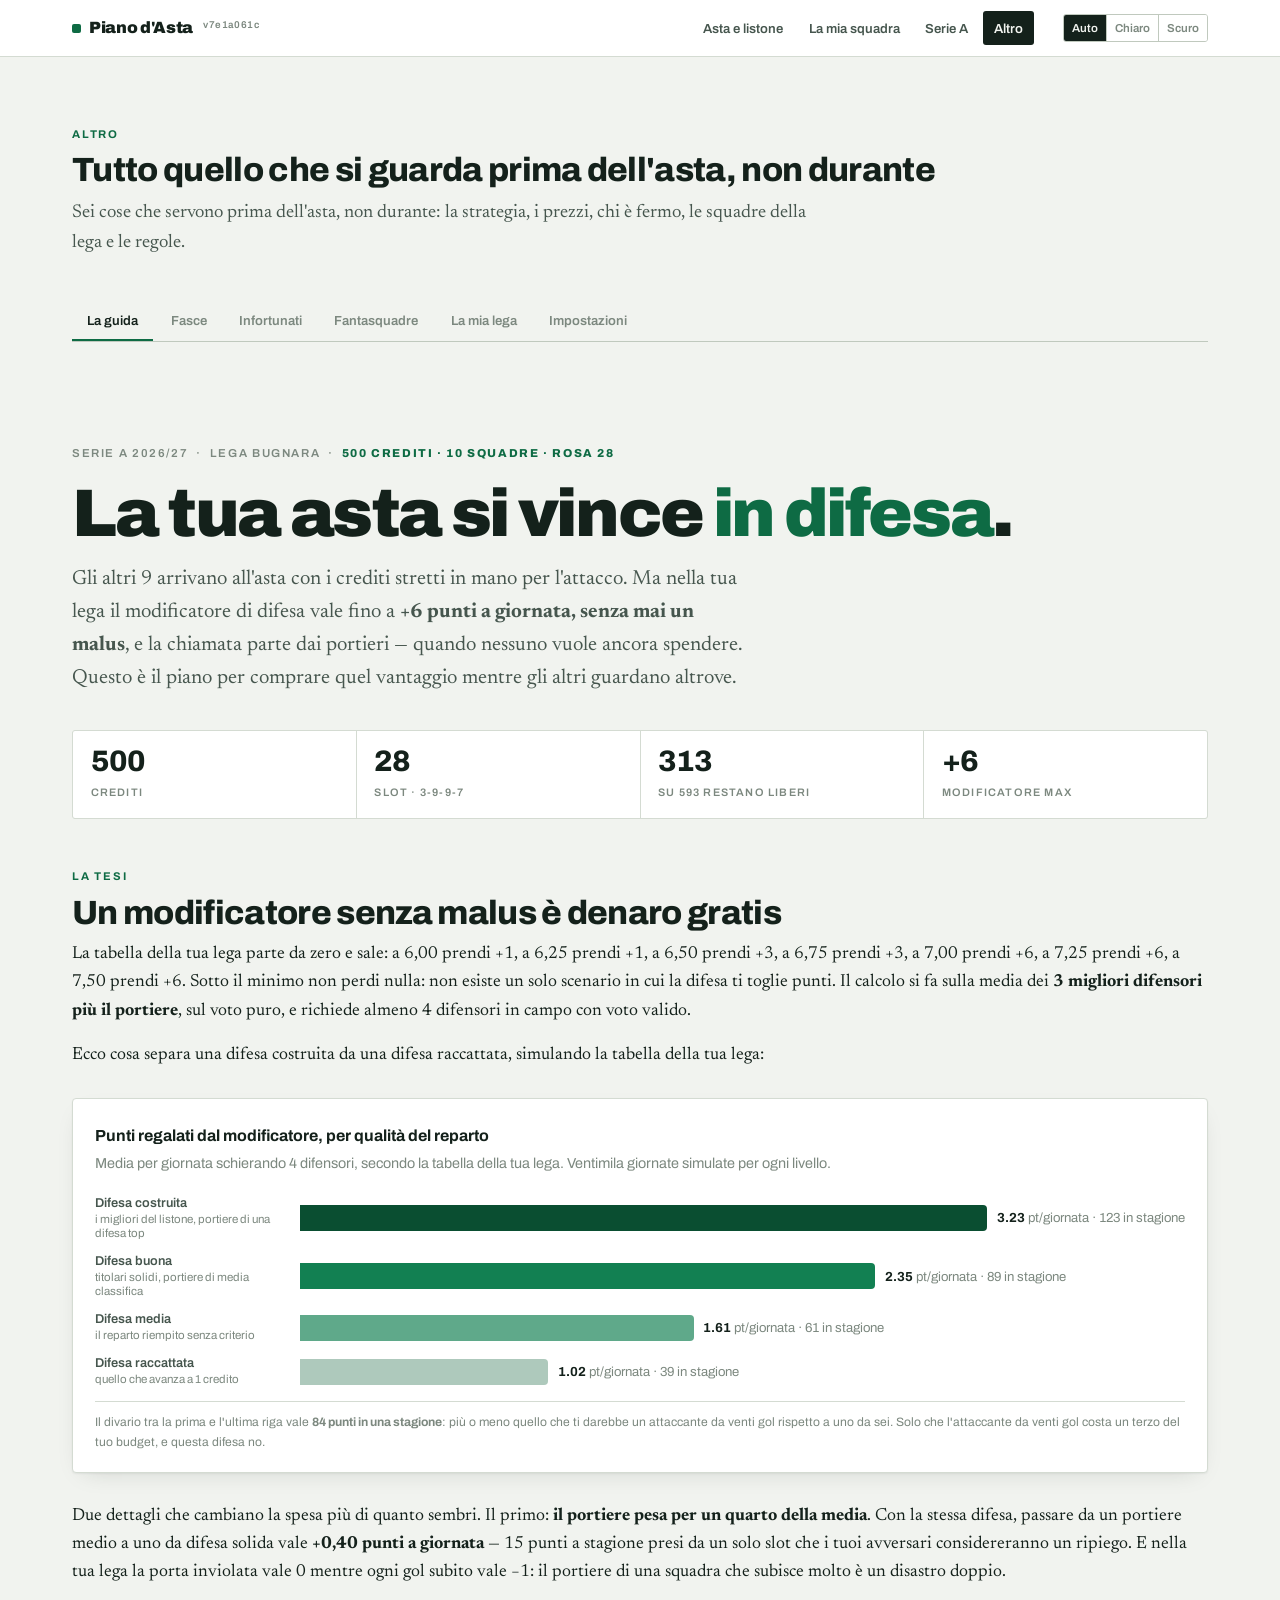
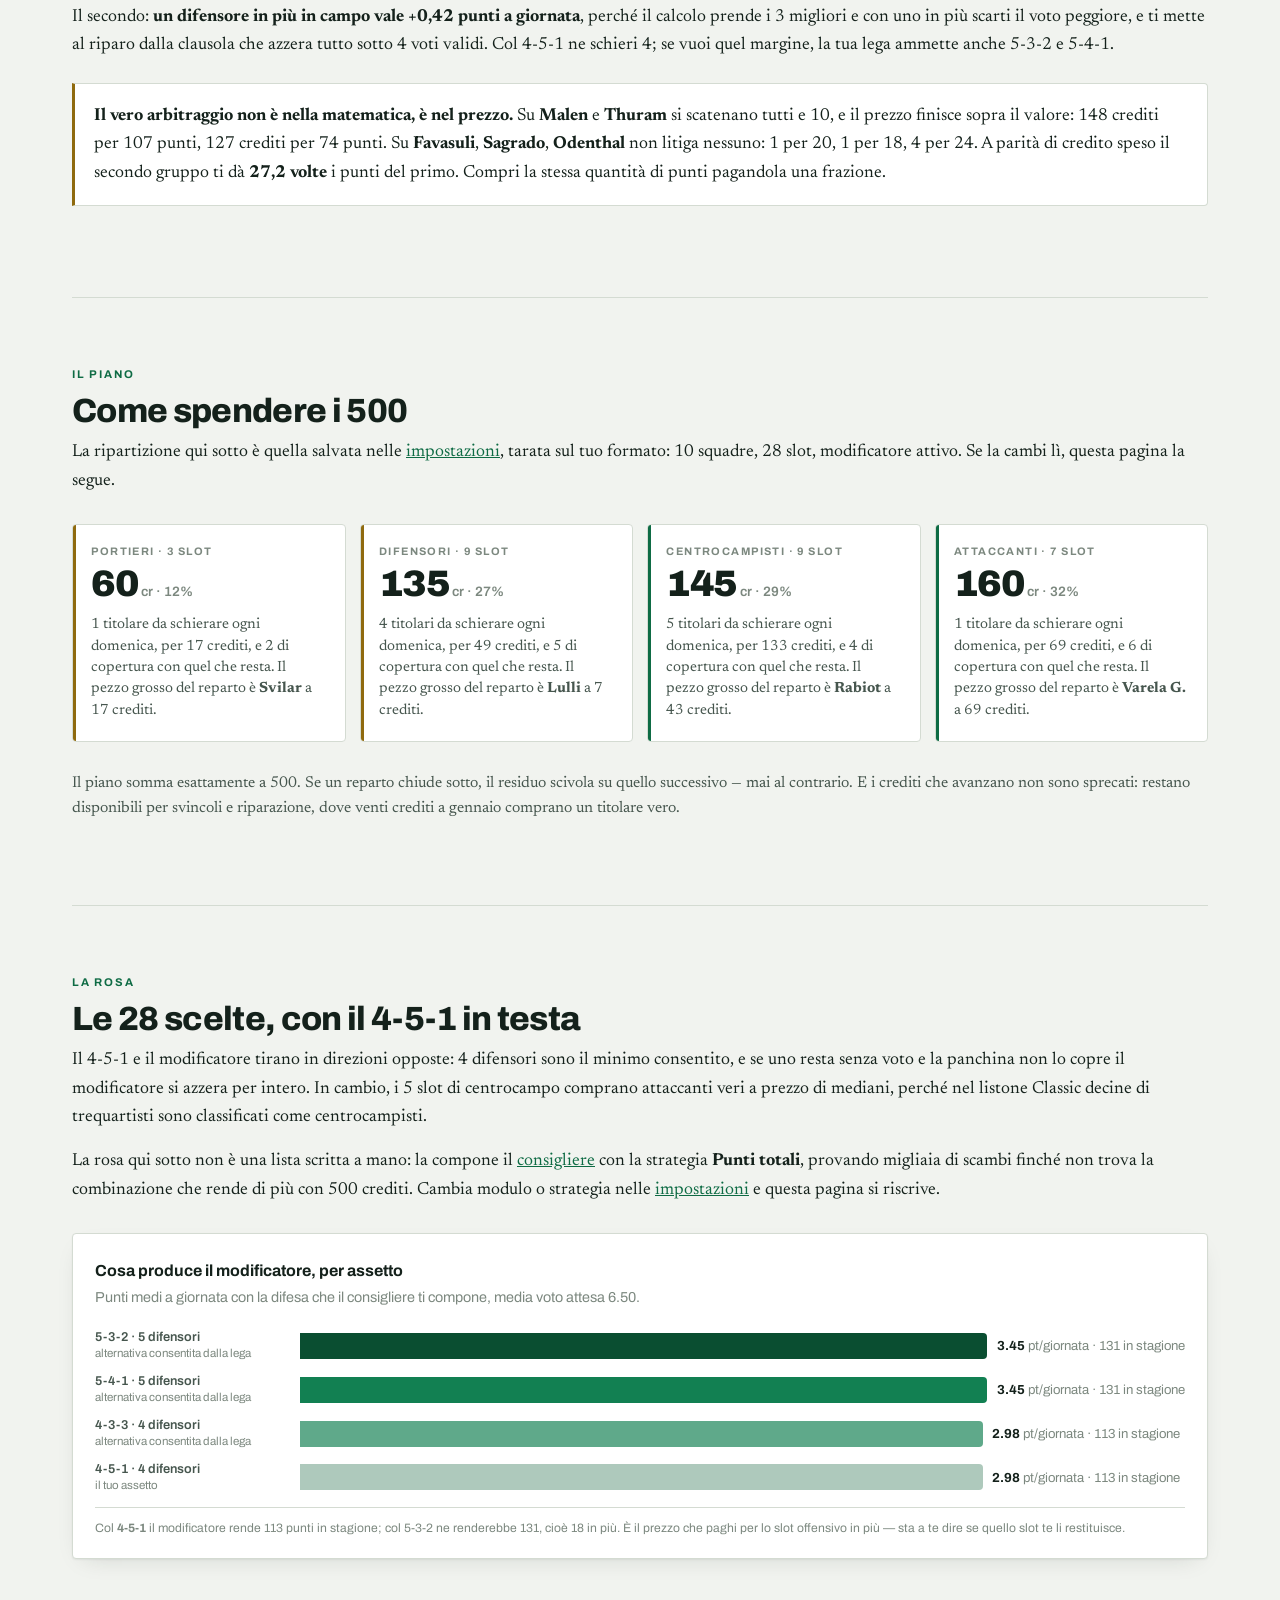
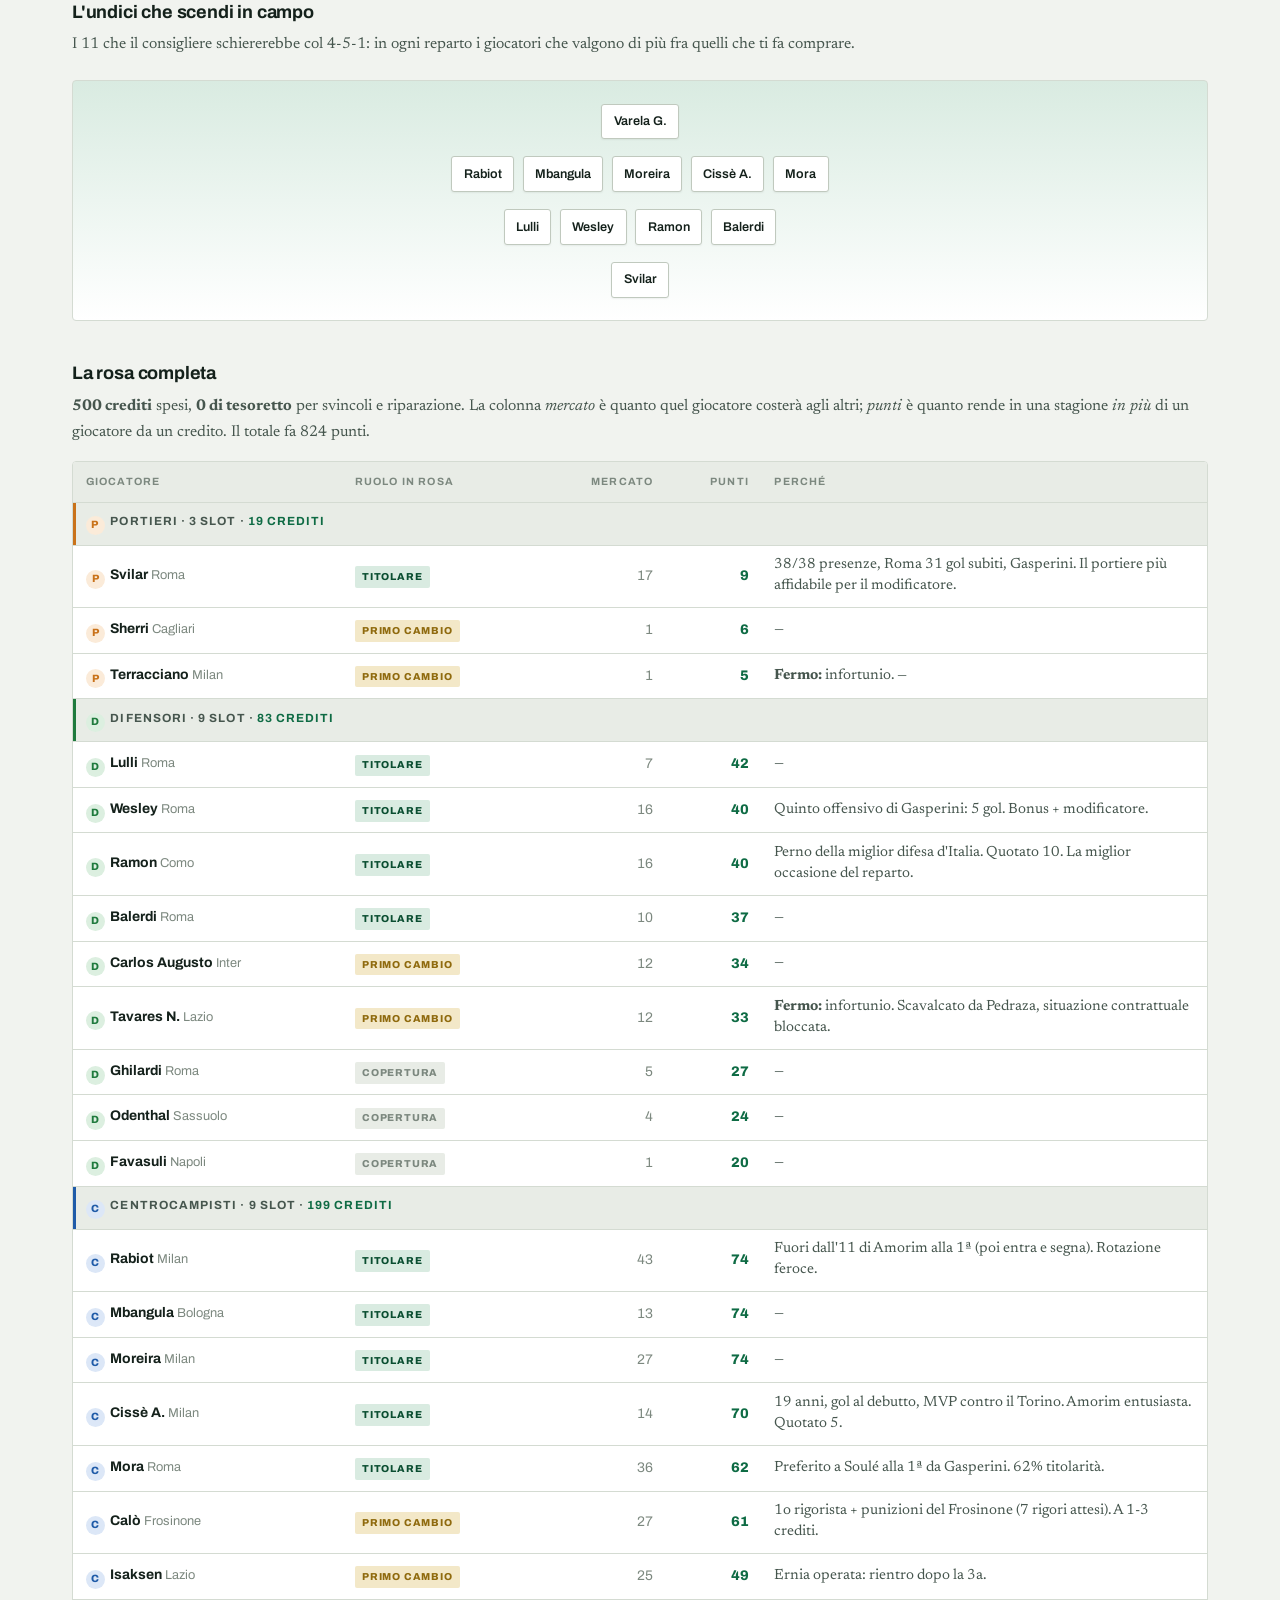
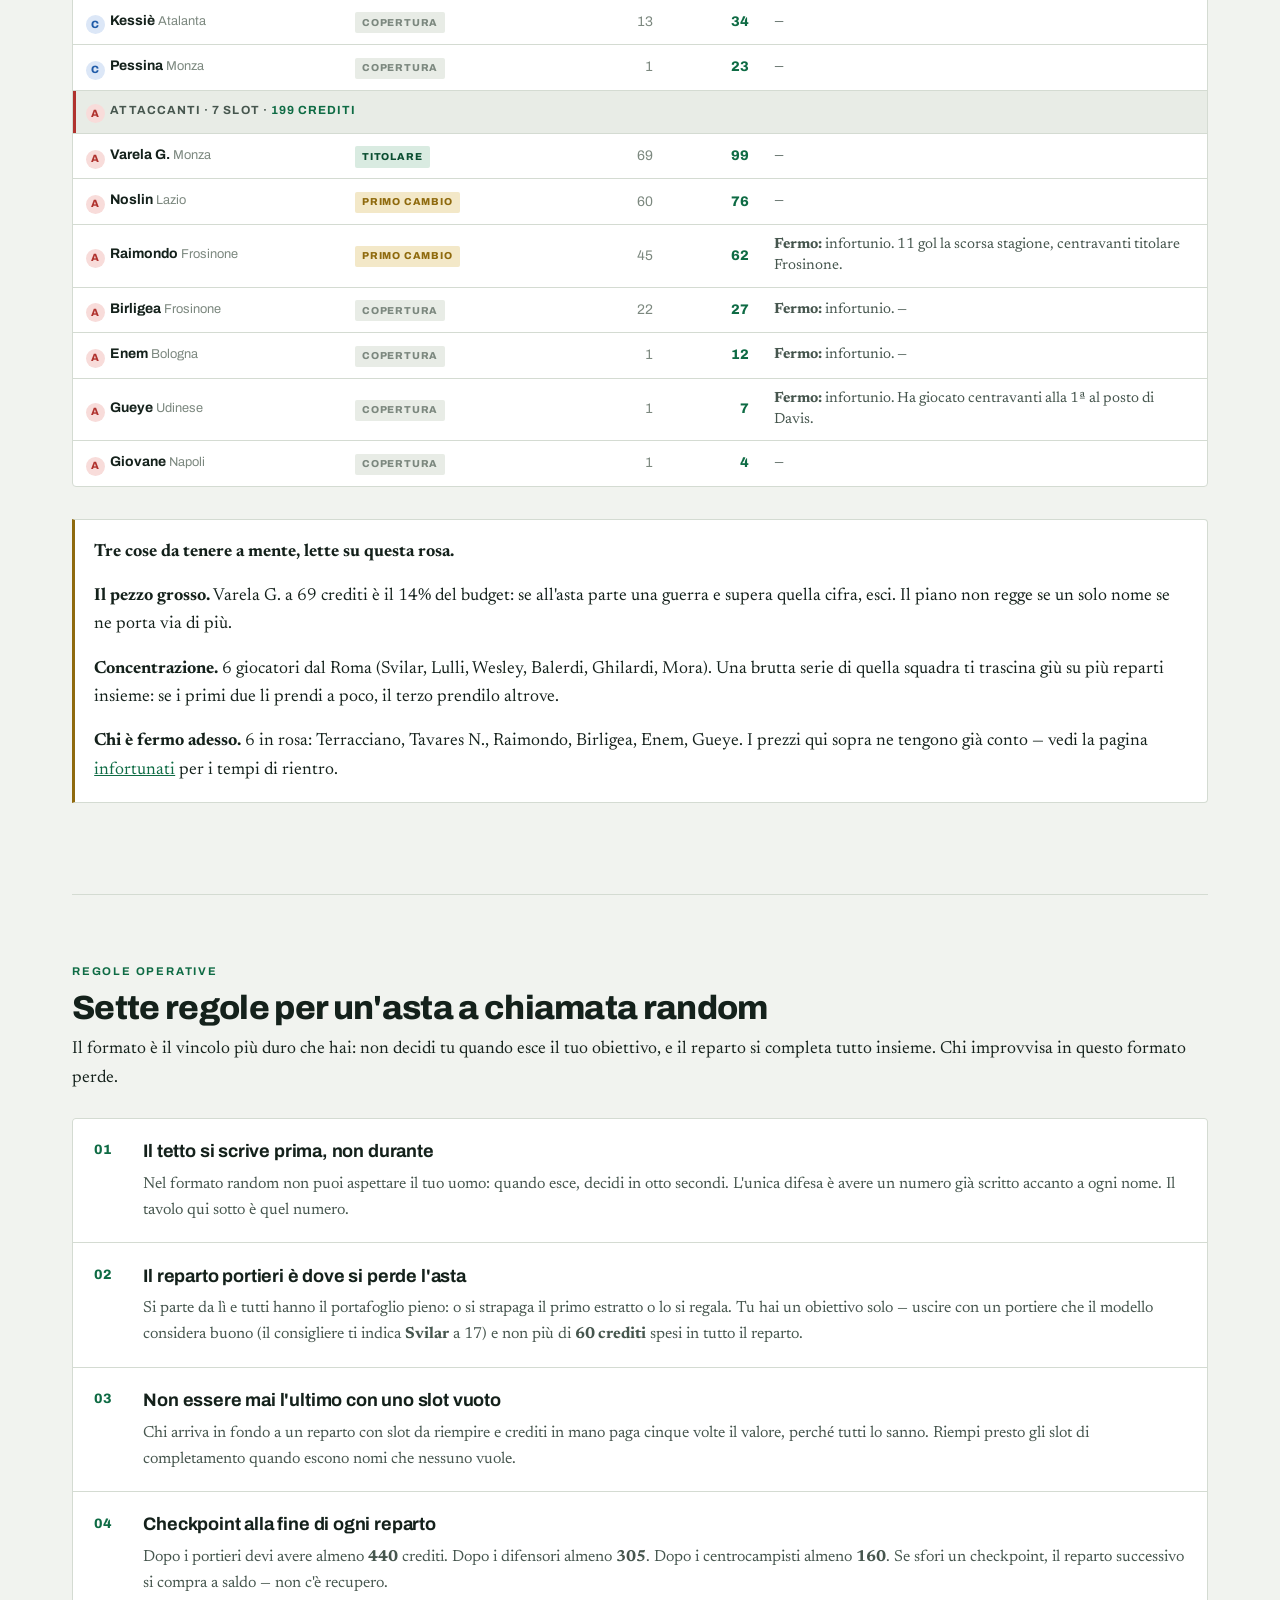
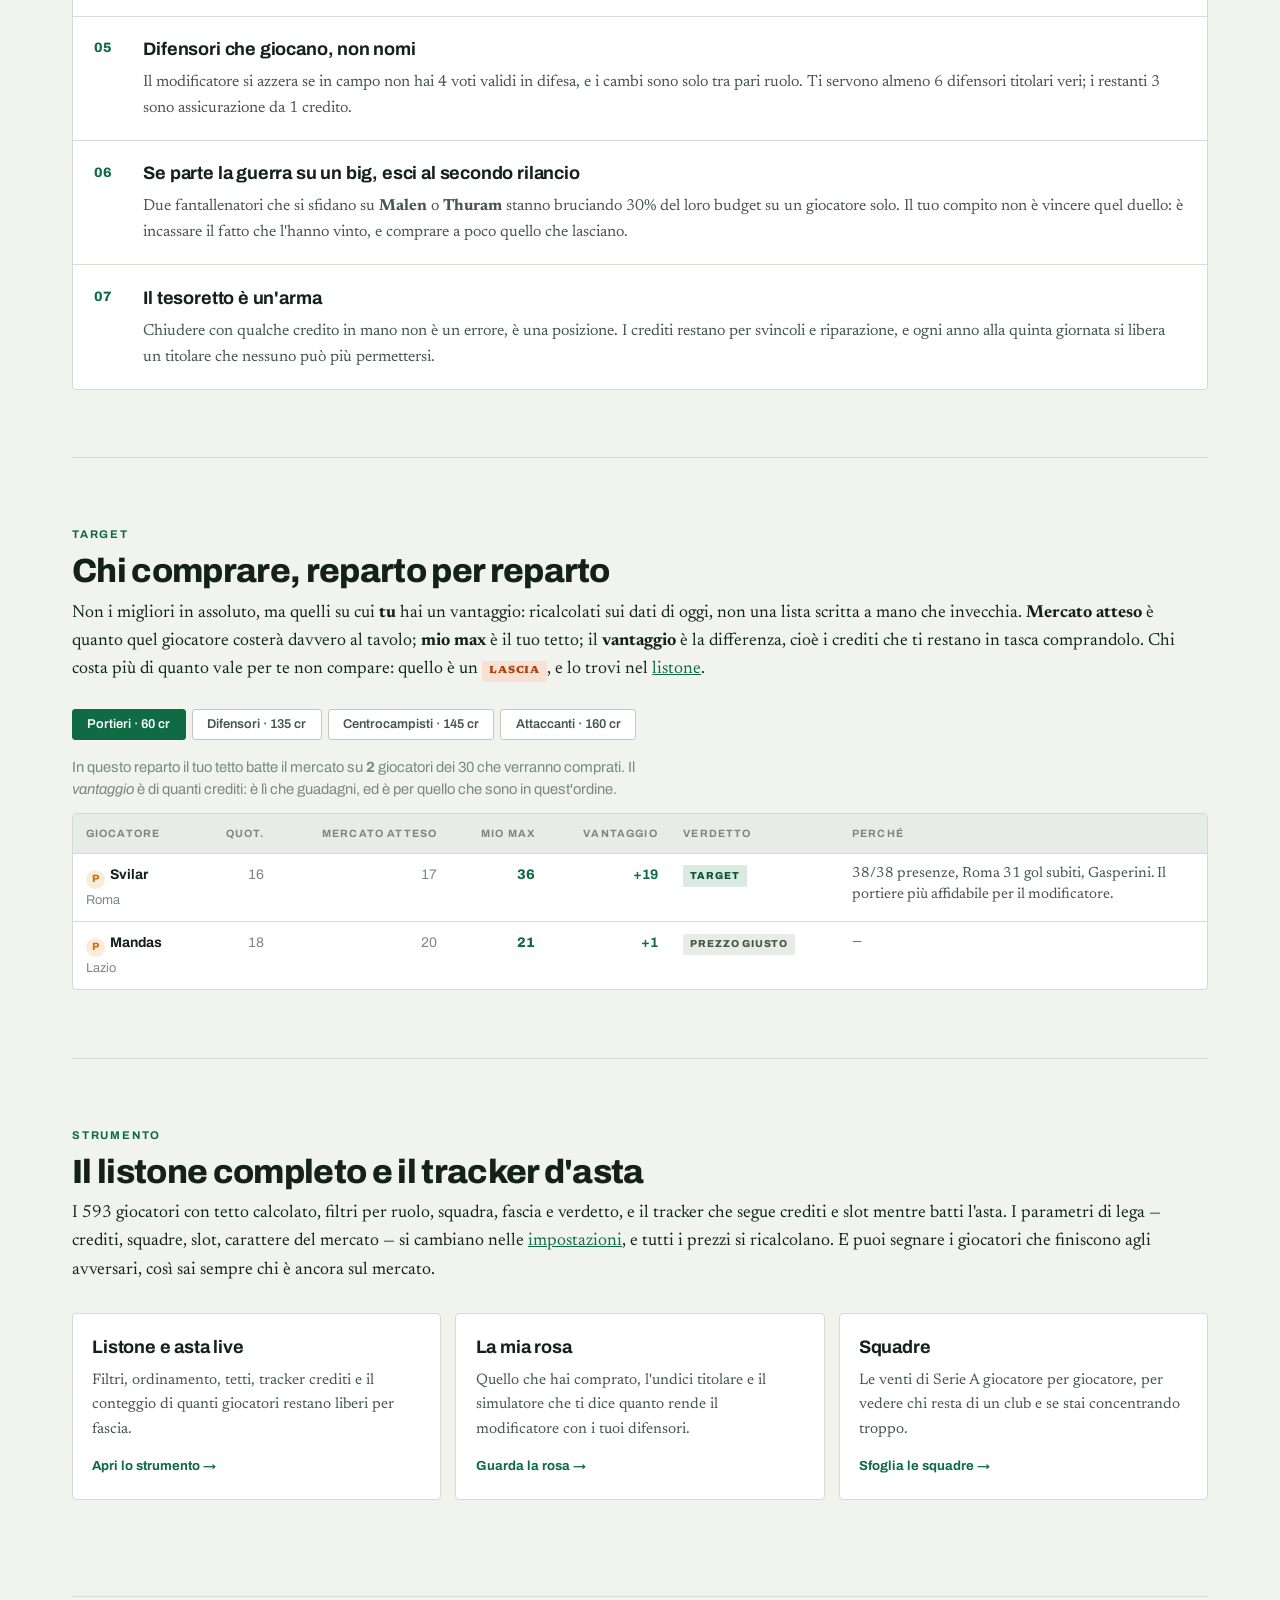
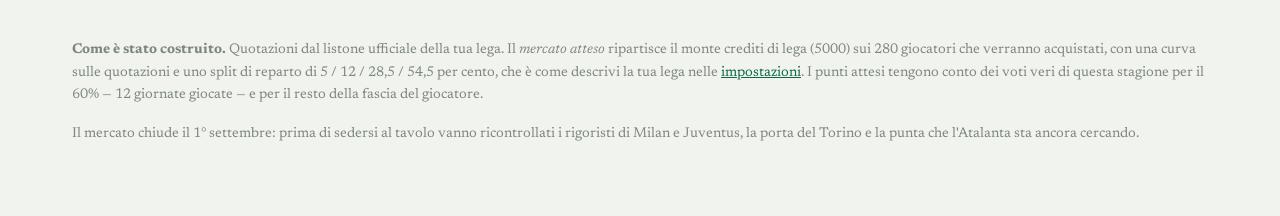
==== commit 8f5e45be: "Dati giocatori aggiornati da Fantacalcio.it (24/11/2026)" ====
--- a/altro.html
+++ b/altro.html
@@ -46,7 +46,7 @@
   </div>
 </div>
 
-<section class="scheda" id="s-guida" role="tabpanel" aria-label="La guida" data-modulo="guida.js?v=28bbc2af">
+<section class="scheda" id="s-guida" role="tabpanel" aria-label="La guida" data-modulo="guida.js?v=f7efbd35">
 <div class="wide">
 <header class="hero">
   <div class="kicker" id="kicker"></div>
@@ -150,7 +150,7 @@
 </footer>
 </div>
 </section>
-<section class="scheda" id="s-fasce" role="tabpanel" aria-label="Fasce" data-modulo="fasce.js?v=328dd91d" hidden>
+<section class="scheda" id="s-fasce" role="tabpanel" aria-label="Fasce" data-modulo="fasce.js?v=3cbcd73a" hidden>
 <div class="wide">
 
   <section style="padding-bottom:1.2rem">
@@ -184,7 +184,7 @@
   </footer>
 </div>
 </section>
-<section class="scheda" id="s-infortunati" role="tabpanel" aria-label="Infortunati" data-modulo="infortunati.js?v=4837c4af" hidden>
+<section class="scheda" id="s-infortunati" role="tabpanel" aria-label="Infortunati" data-modulo="infortunati.js?v=dcca4114" hidden>
 <div class="wide">
 
   <section style="padding-bottom:1.2rem">
@@ -215,7 +215,7 @@
   </footer>
 </div>
 </section>
-<section class="scheda" id="s-fantasquadre" role="tabpanel" aria-label="Fantasquadre" data-modulo="fantasquadre.js?v=7d1ccdeb" hidden>
+<section class="scheda" id="s-fantasquadre" role="tabpanel" aria-label="Fantasquadre" data-modulo="fantasquadre.js?v=a5332ad5" hidden>
 <div class="wide">
   <section style="padding-bottom:1.2rem">
     <p class="eyebrow">Fantasquadre</p>
@@ -264,7 +264,7 @@
   </footer>
 </div>
 </section>
-<section class="scheda" id="s-impostazioni" role="tabpanel" aria-label="Impostazioni" data-modulo="impostazioni.js?v=ce27e3a5" hidden>
+<section class="scheda" id="s-impostazioni" role="tabpanel" aria-label="Impostazioni" data-modulo="impostazioni.js?v=a2e2f84c" hidden>
 <div class="wide">
 
   <section style="padding-bottom:1.2rem">
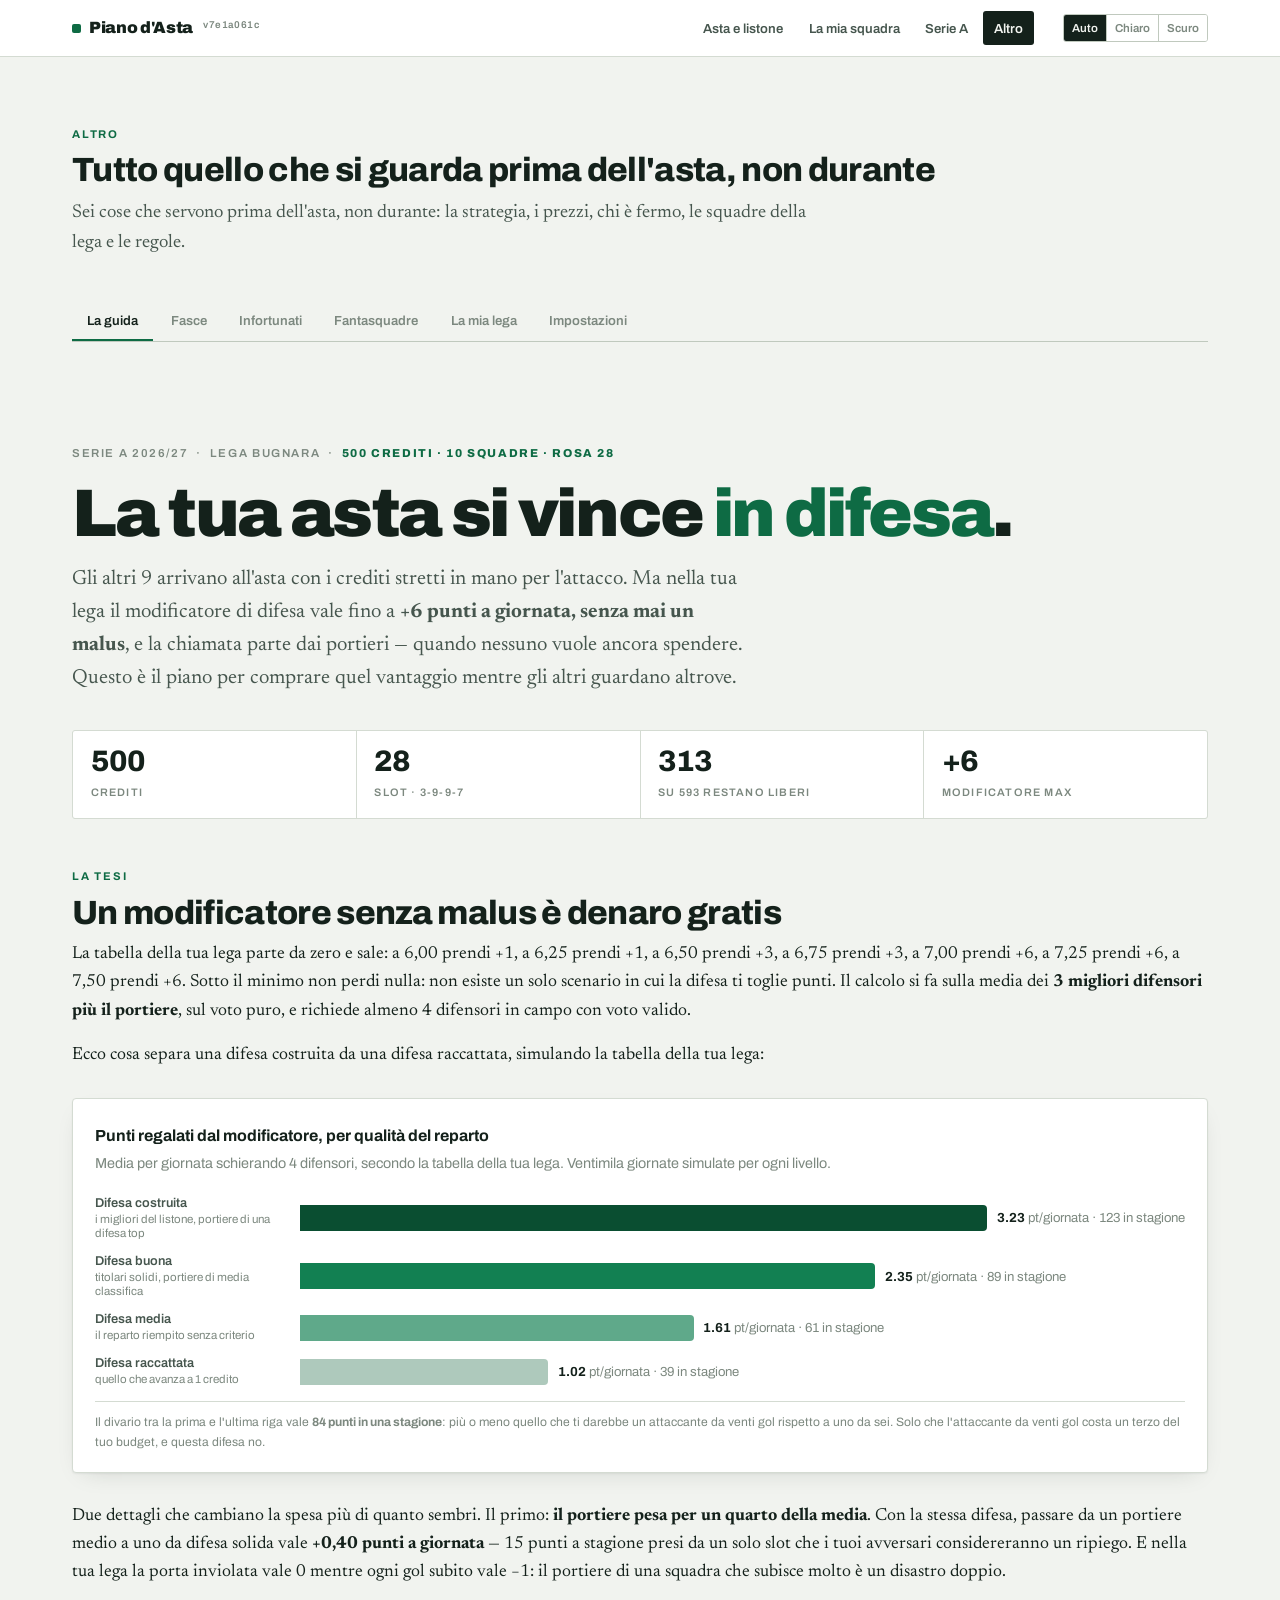
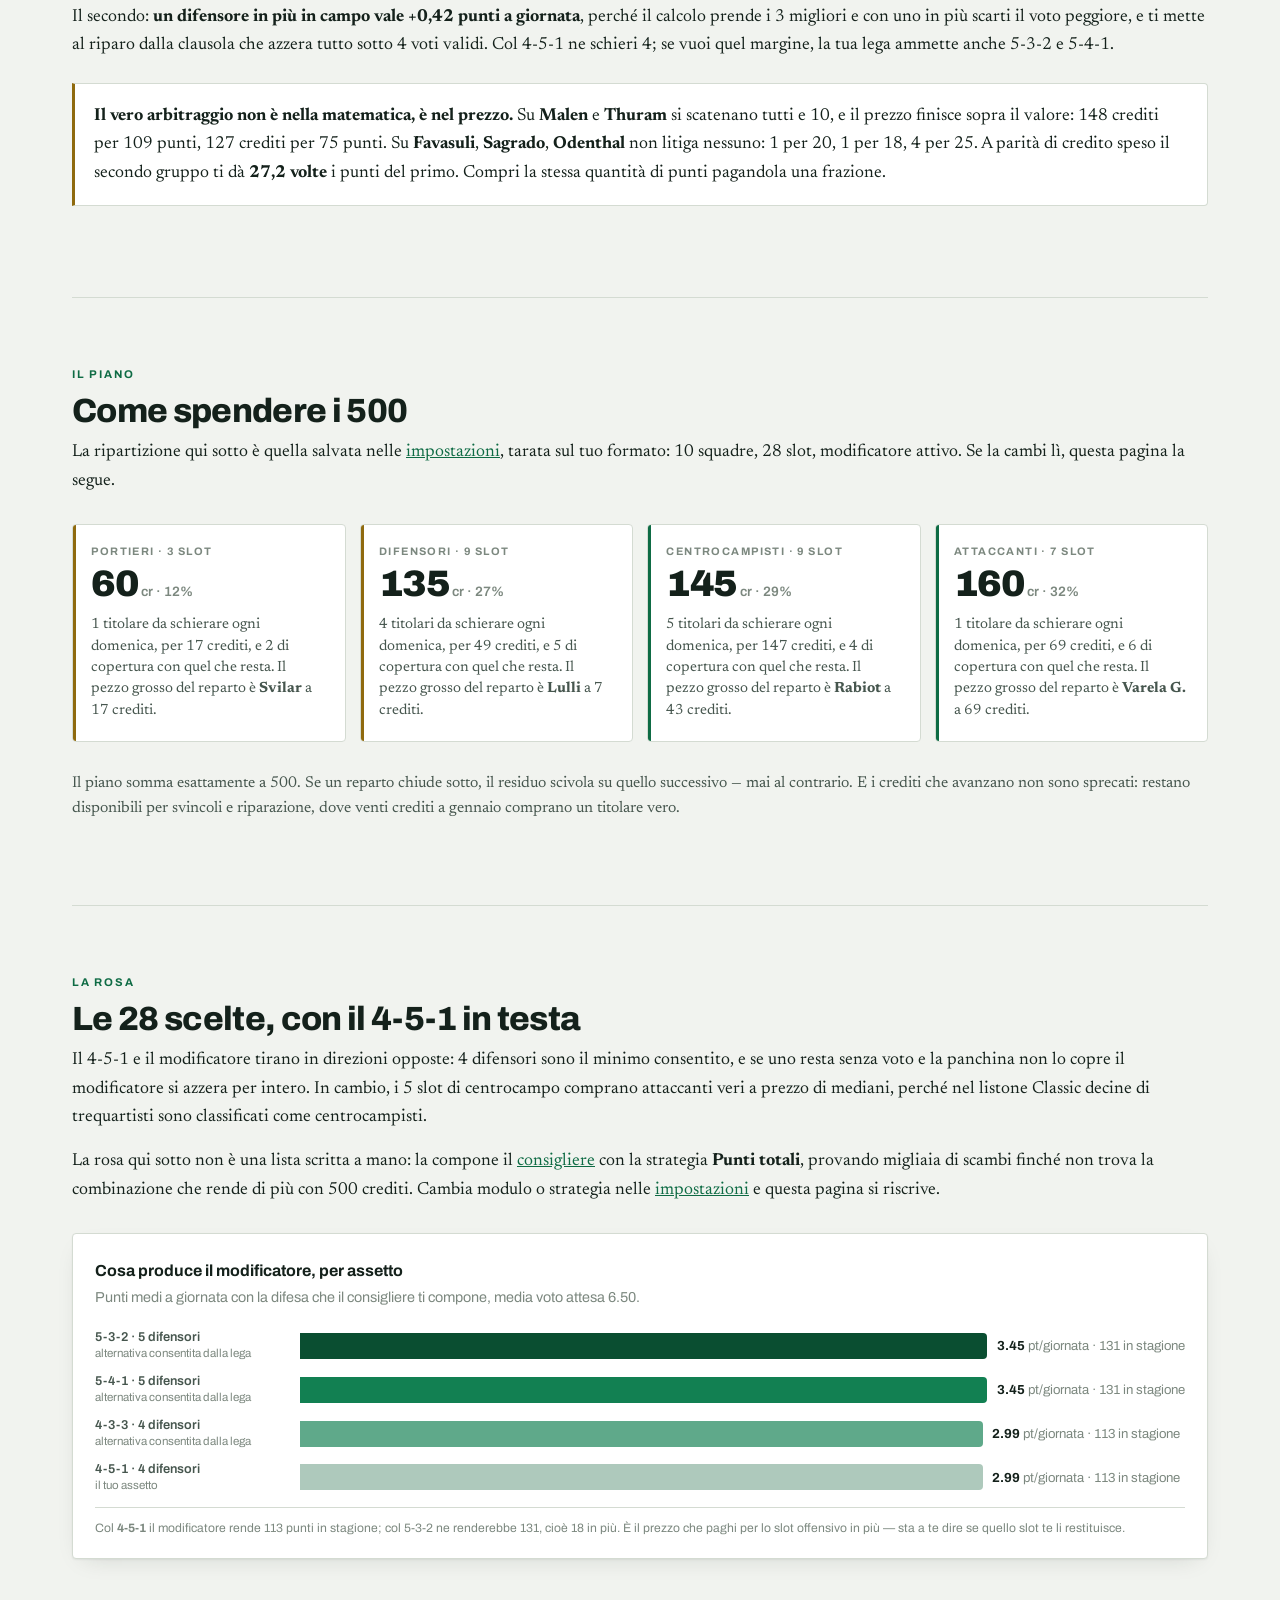
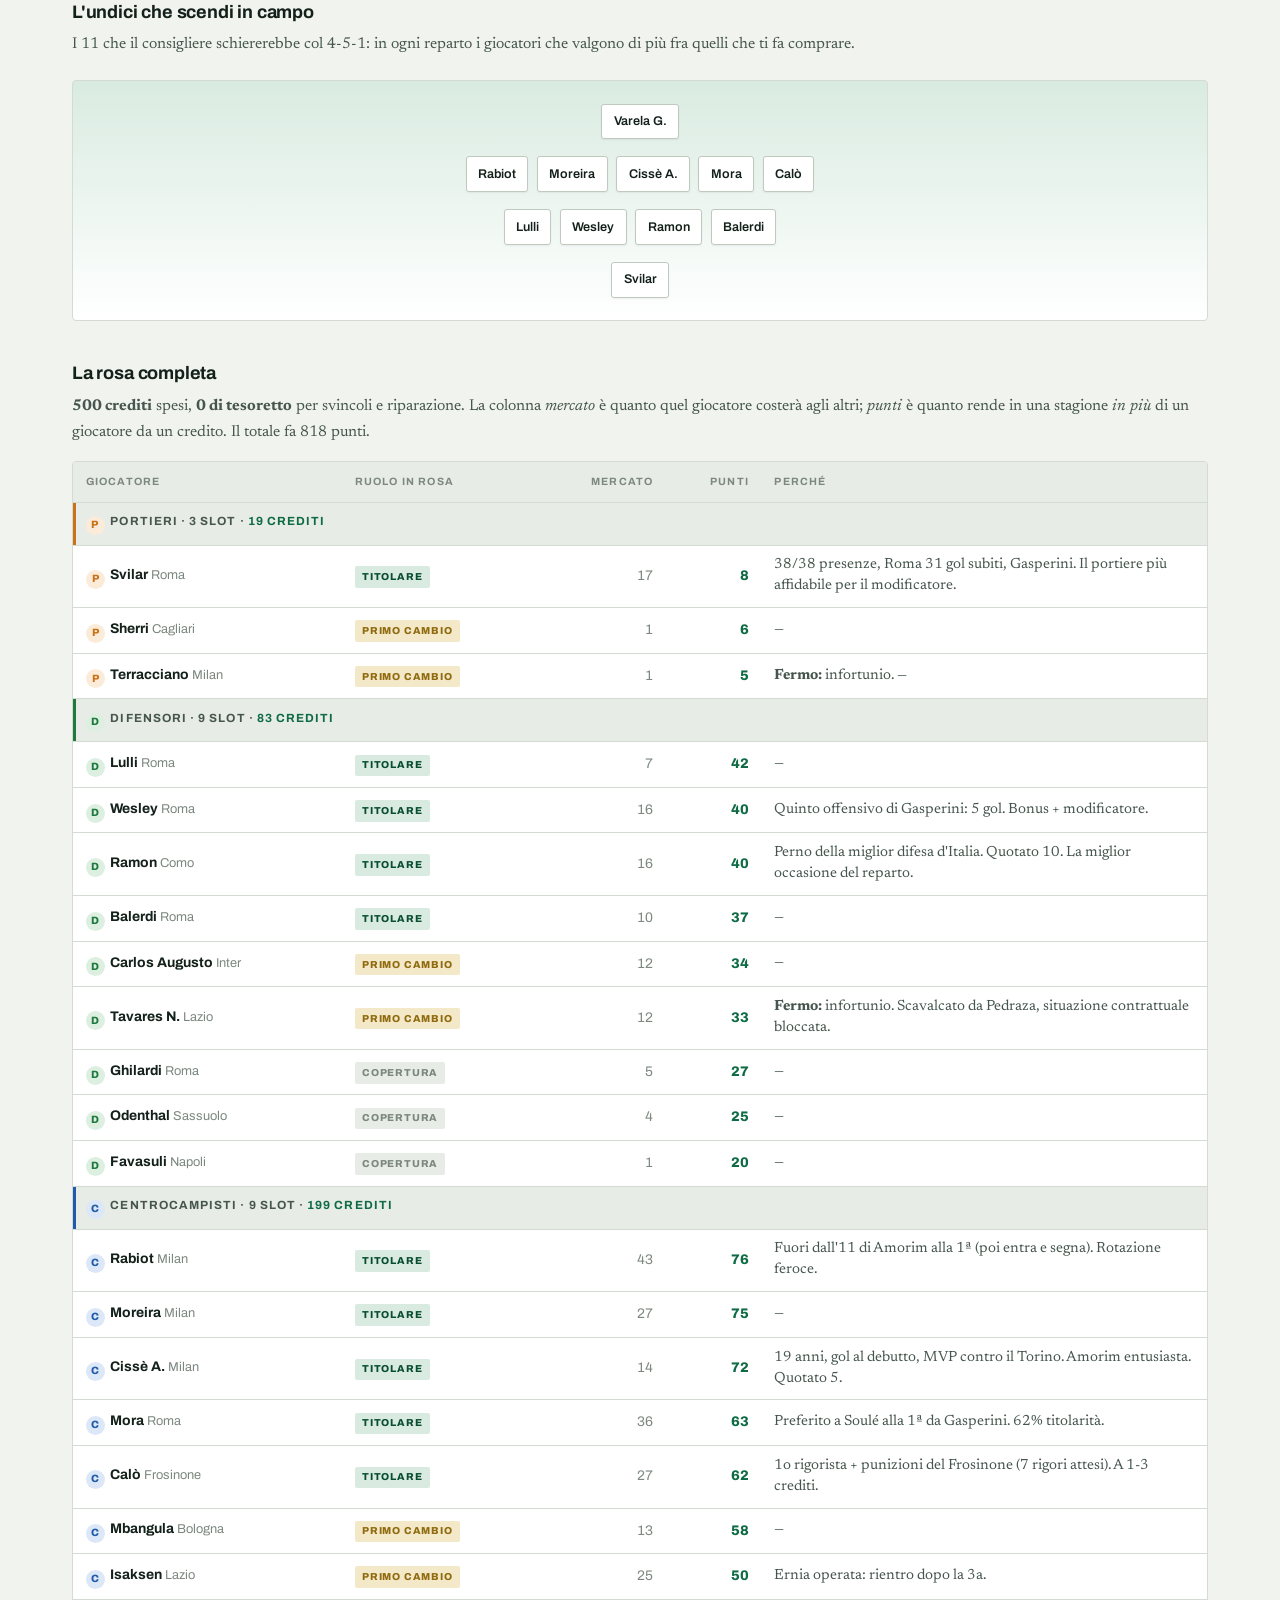
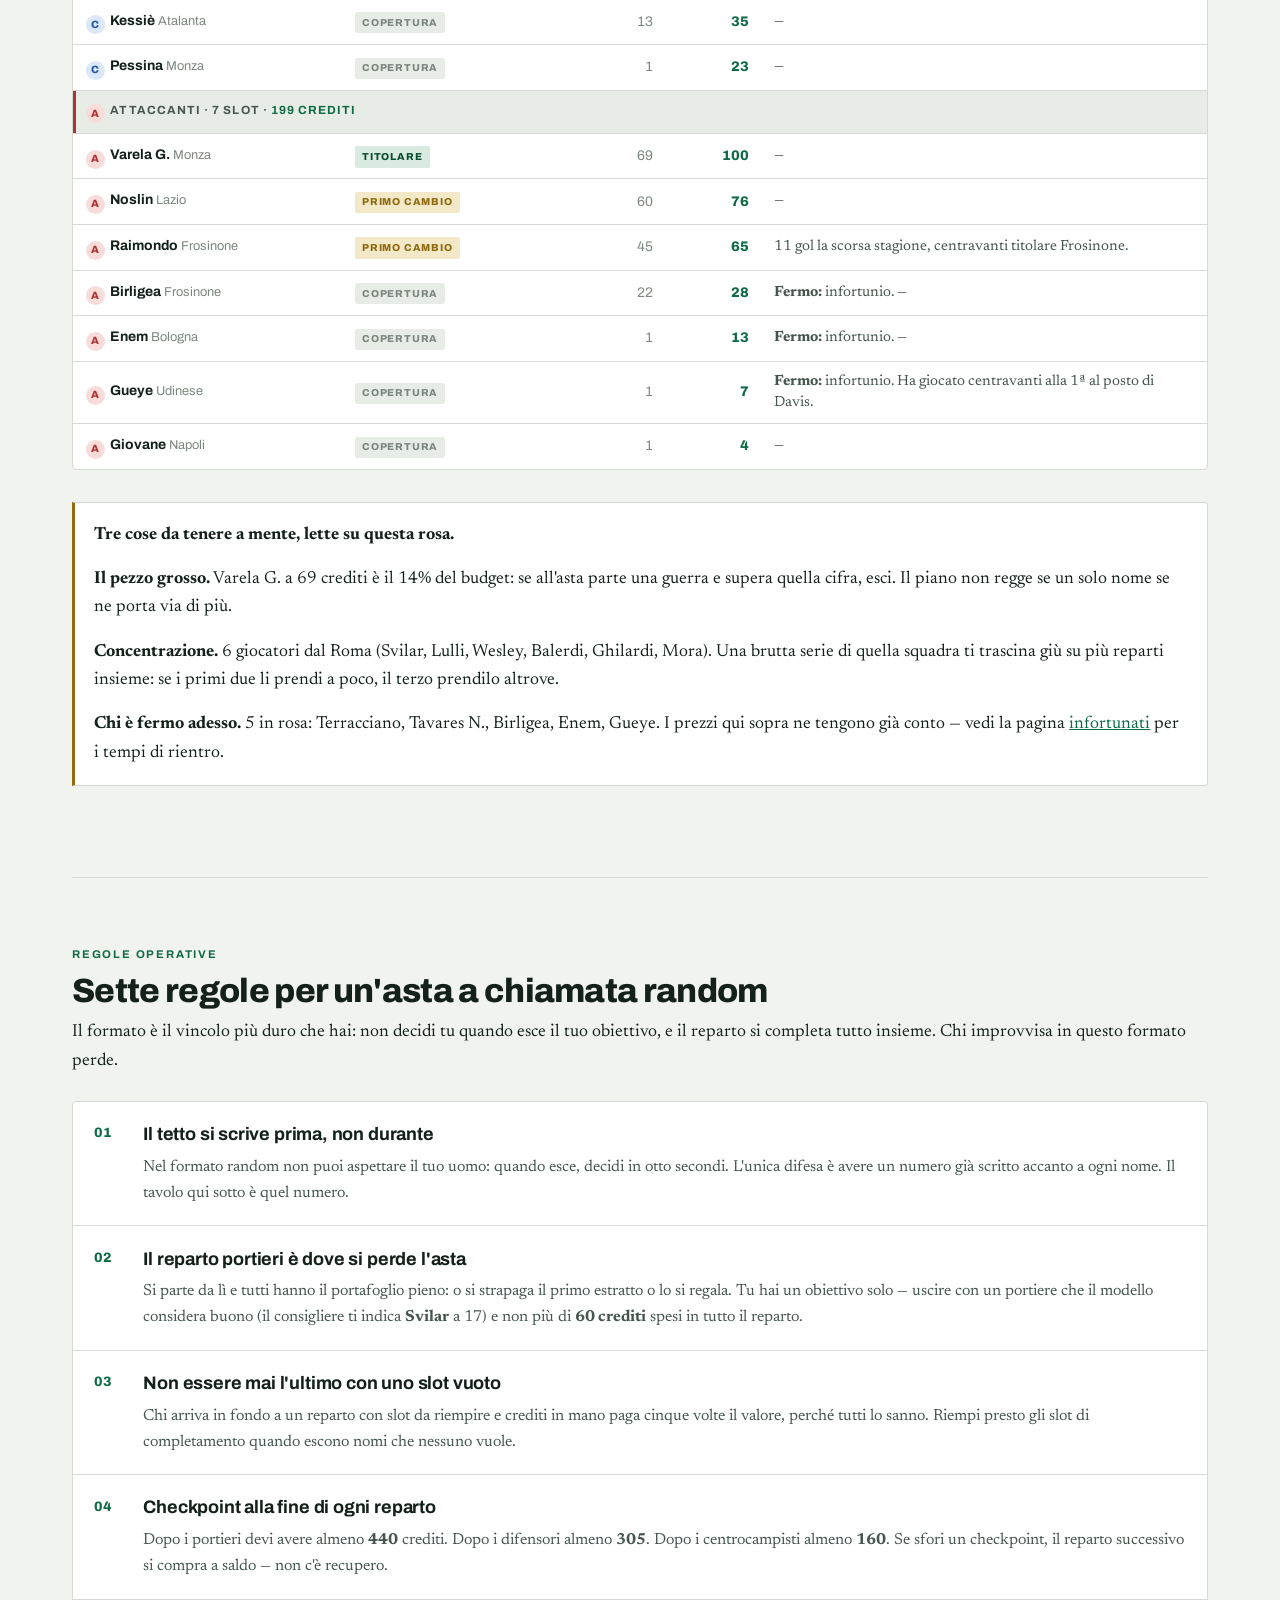
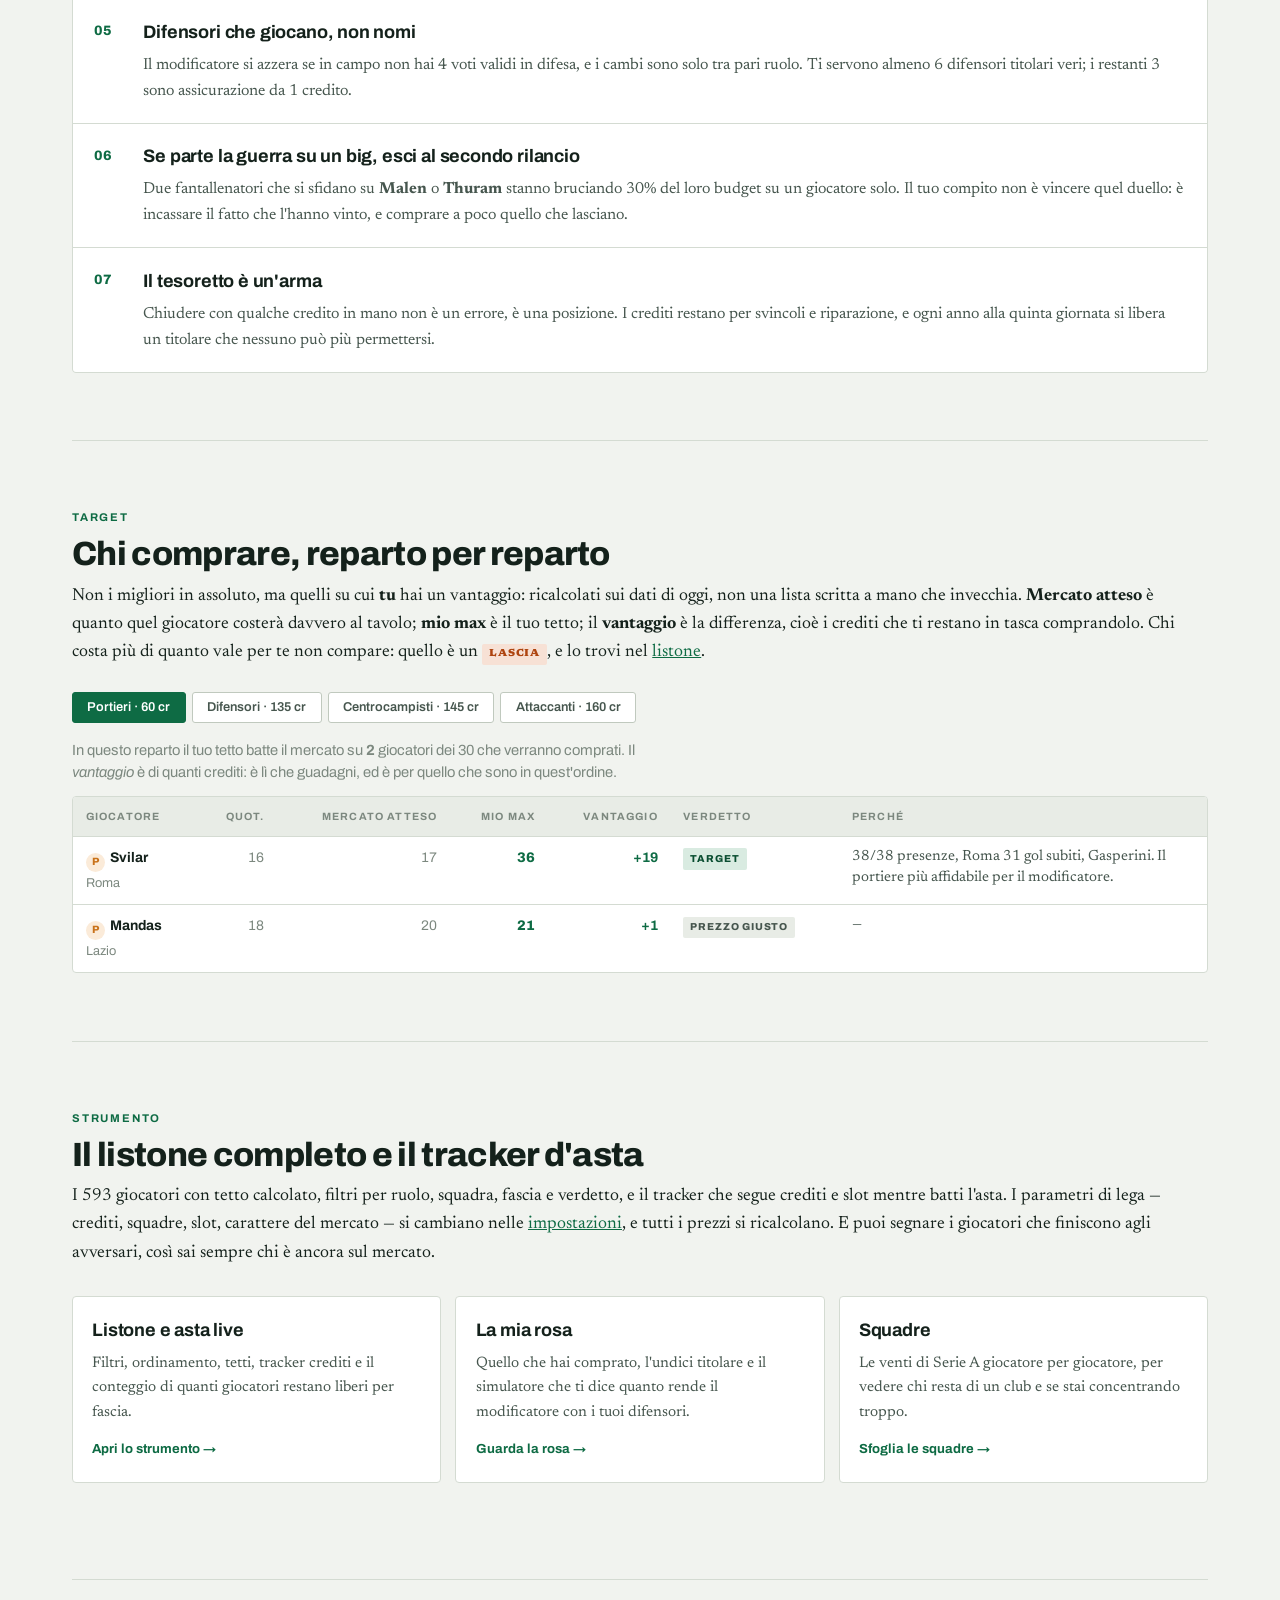
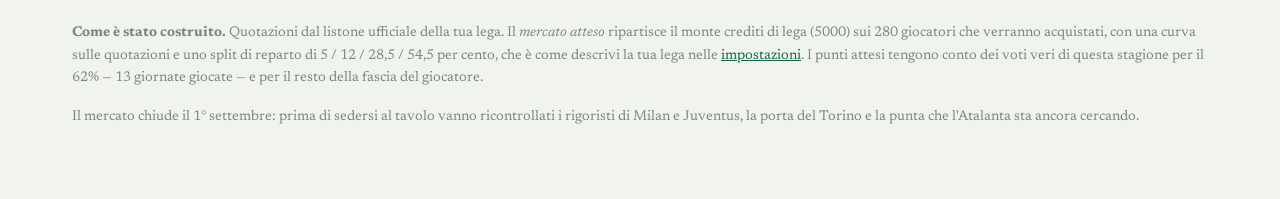
==== commit 96692441: "Dati giocatori aggiornati da Fantacalcio.it (28/11/2026)" ====
--- a/altro.html
+++ b/altro.html
@@ -46,7 +46,7 @@
   </div>
 </div>
 
-<section class="scheda" id="s-guida" role="tabpanel" aria-label="La guida" data-modulo="guida.js?v=f7efbd35">
+<section class="scheda" id="s-guida" role="tabpanel" aria-label="La guida" data-modulo="guida.js?v=bbdf25c5">
 <div class="wide">
 <header class="hero">
   <div class="kicker" id="kicker"></div>
@@ -150,7 +150,7 @@
 </footer>
 </div>
 </section>
-<section class="scheda" id="s-fasce" role="tabpanel" aria-label="Fasce" data-modulo="fasce.js?v=3cbcd73a" hidden>
+<section class="scheda" id="s-fasce" role="tabpanel" aria-label="Fasce" data-modulo="fasce.js?v=d0f5d1af" hidden>
 <div class="wide">
 
   <section style="padding-bottom:1.2rem">
@@ -184,7 +184,7 @@
   </footer>
 </div>
 </section>
-<section class="scheda" id="s-infortunati" role="tabpanel" aria-label="Infortunati" data-modulo="infortunati.js?v=dcca4114" hidden>
+<section class="scheda" id="s-infortunati" role="tabpanel" aria-label="Infortunati" data-modulo="infortunati.js?v=5ce1c04e" hidden>
 <div class="wide">
 
   <section style="padding-bottom:1.2rem">
@@ -215,7 +215,7 @@
   </footer>
 </div>
 </section>
-<section class="scheda" id="s-fantasquadre" role="tabpanel" aria-label="Fantasquadre" data-modulo="fantasquadre.js?v=a5332ad5" hidden>
+<section class="scheda" id="s-fantasquadre" role="tabpanel" aria-label="Fantasquadre" data-modulo="fantasquadre.js?v=fabb1ab9" hidden>
 <div class="wide">
   <section style="padding-bottom:1.2rem">
     <p class="eyebrow">Fantasquadre</p>
@@ -264,7 +264,7 @@
   </footer>
 </div>
 </section>
-<section class="scheda" id="s-impostazioni" role="tabpanel" aria-label="Impostazioni" data-modulo="impostazioni.js?v=a2e2f84c" hidden>
+<section class="scheda" id="s-impostazioni" role="tabpanel" aria-label="Impostazioni" data-modulo="impostazioni.js?v=b6c24756" hidden>
 <div class="wide">
 
   <section style="padding-bottom:1.2rem">
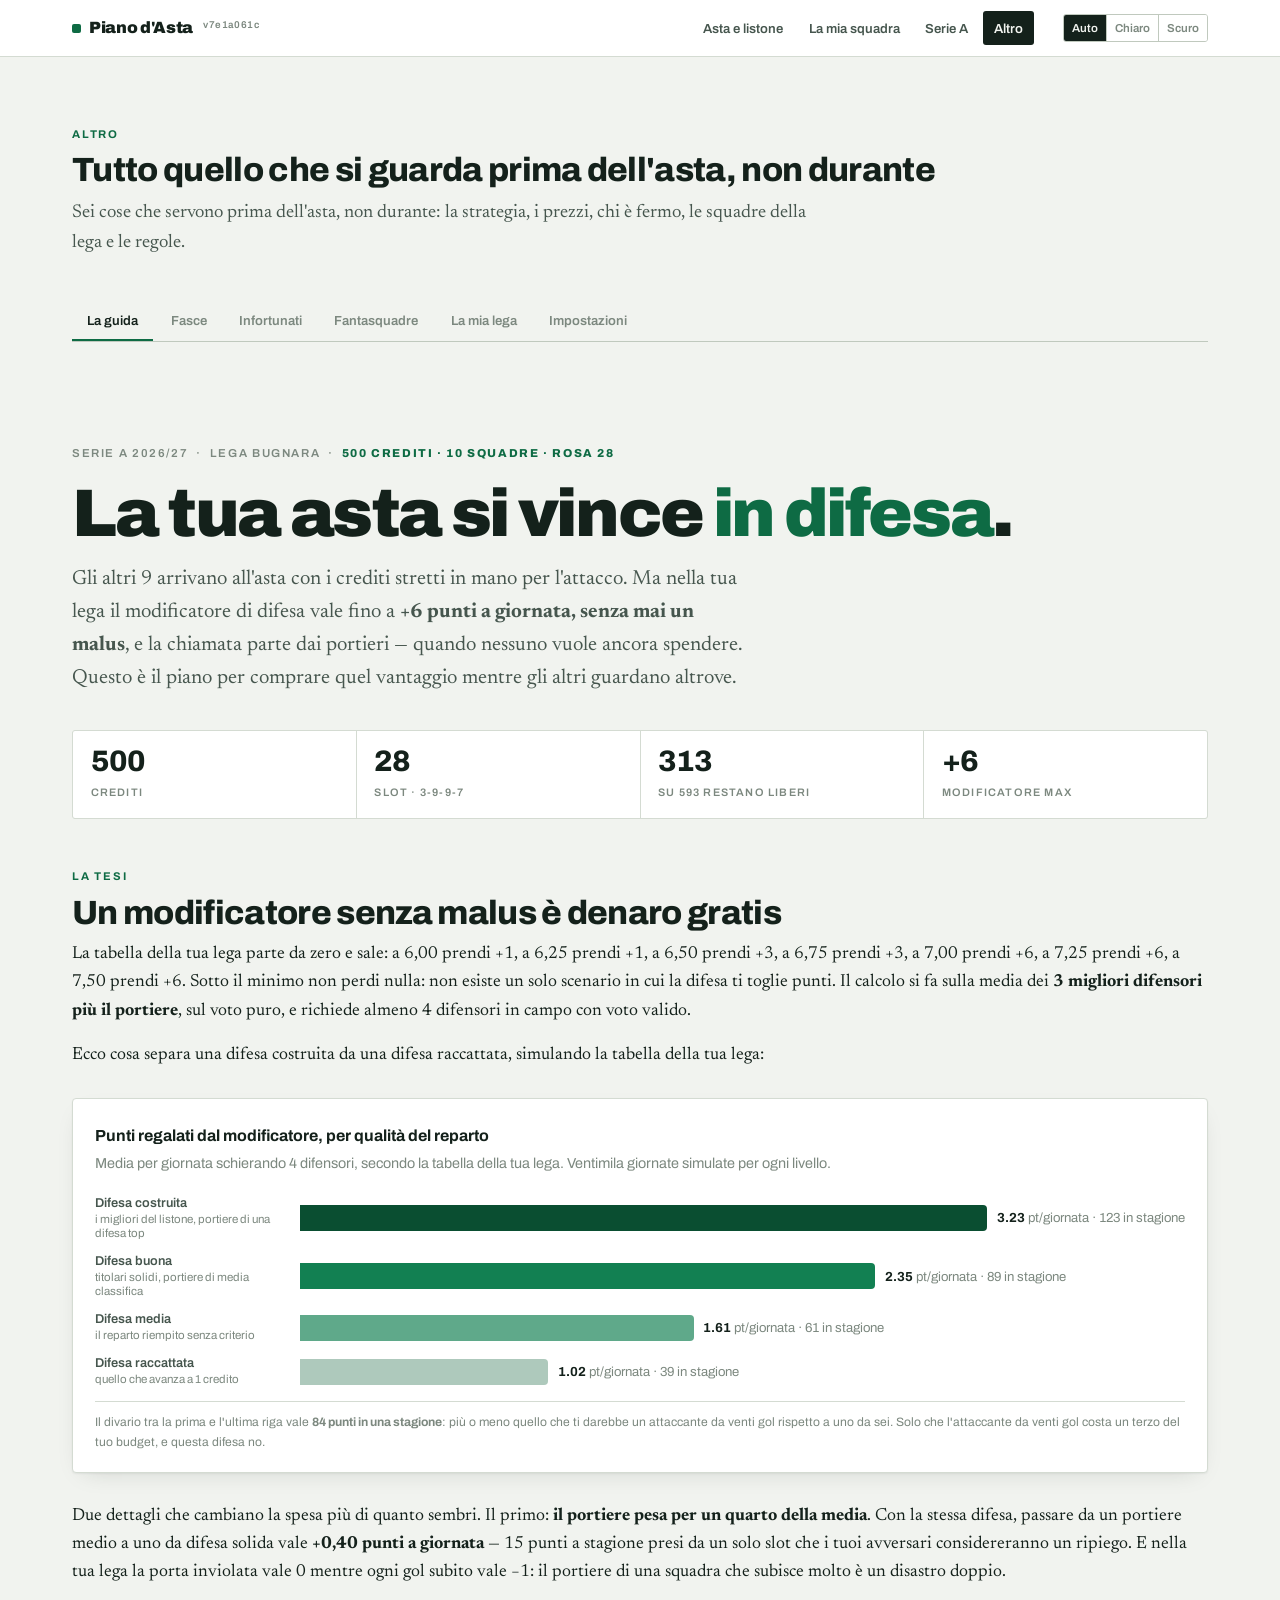
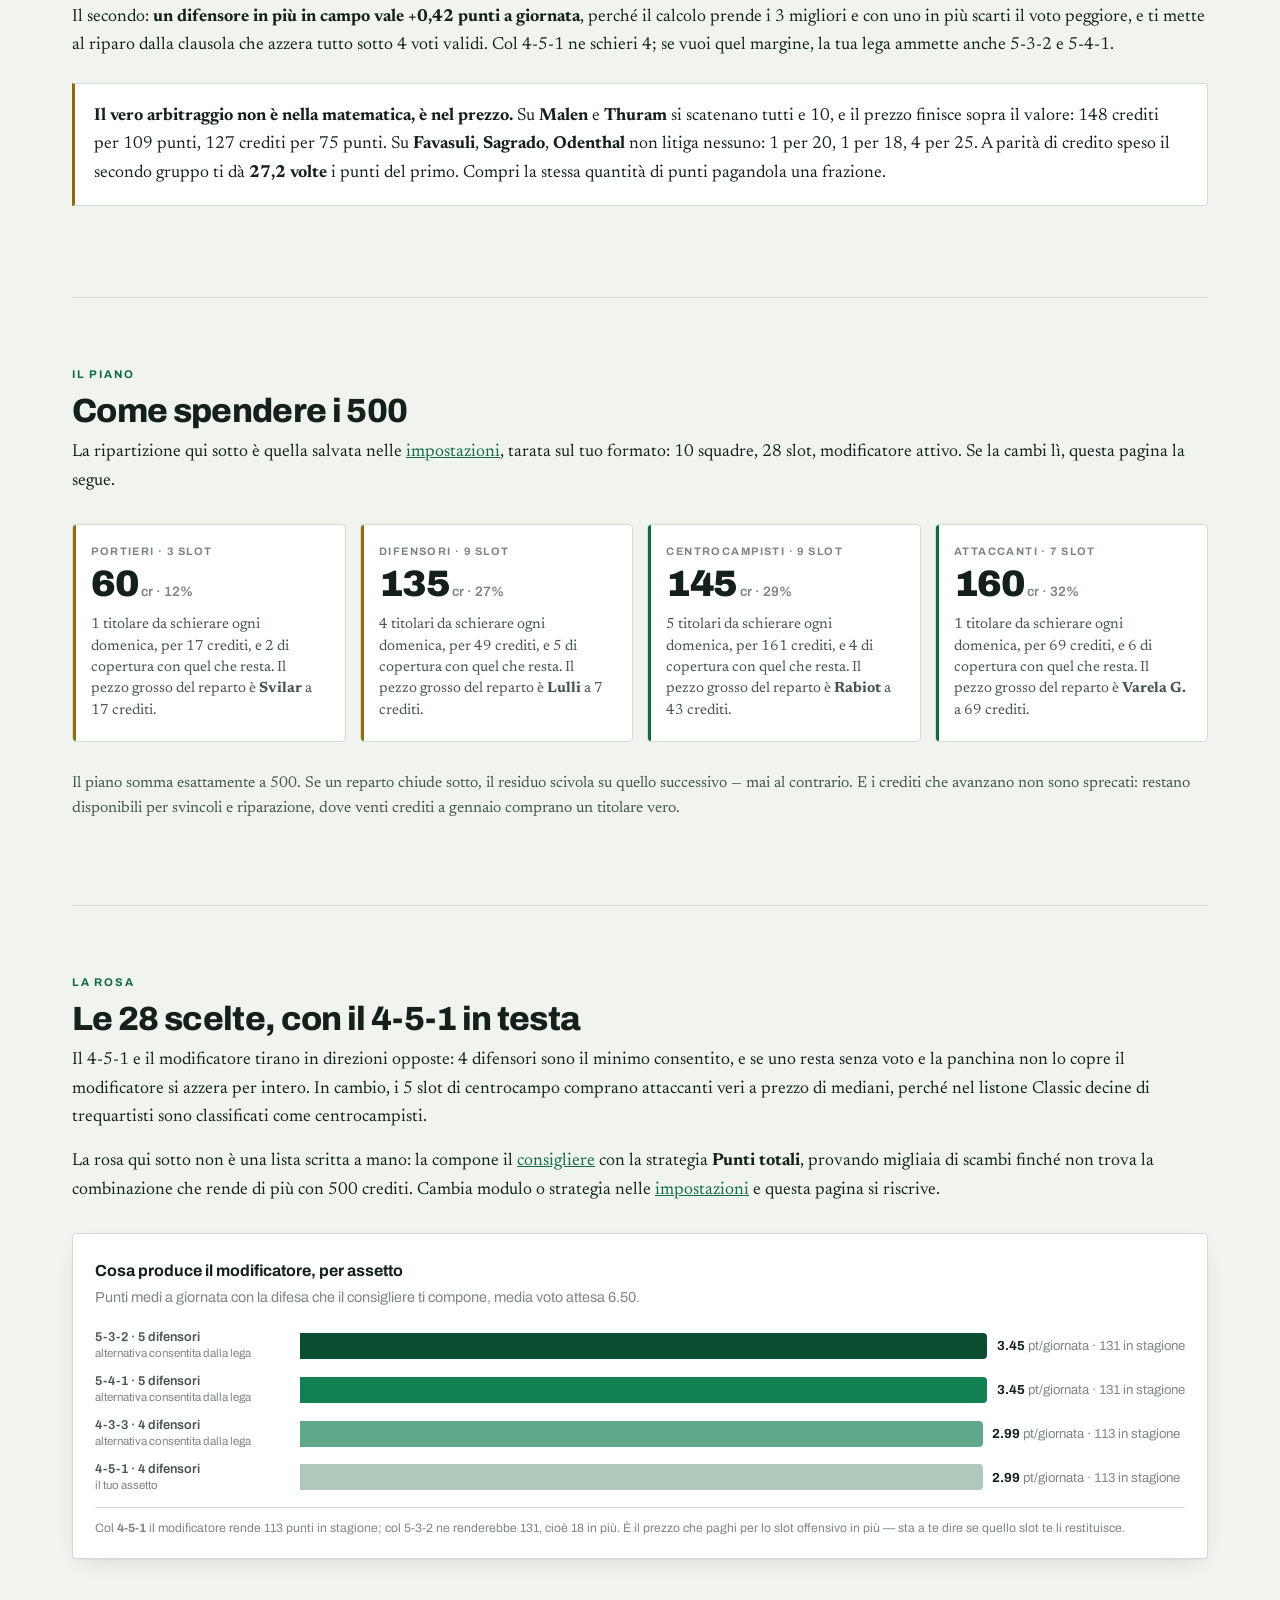
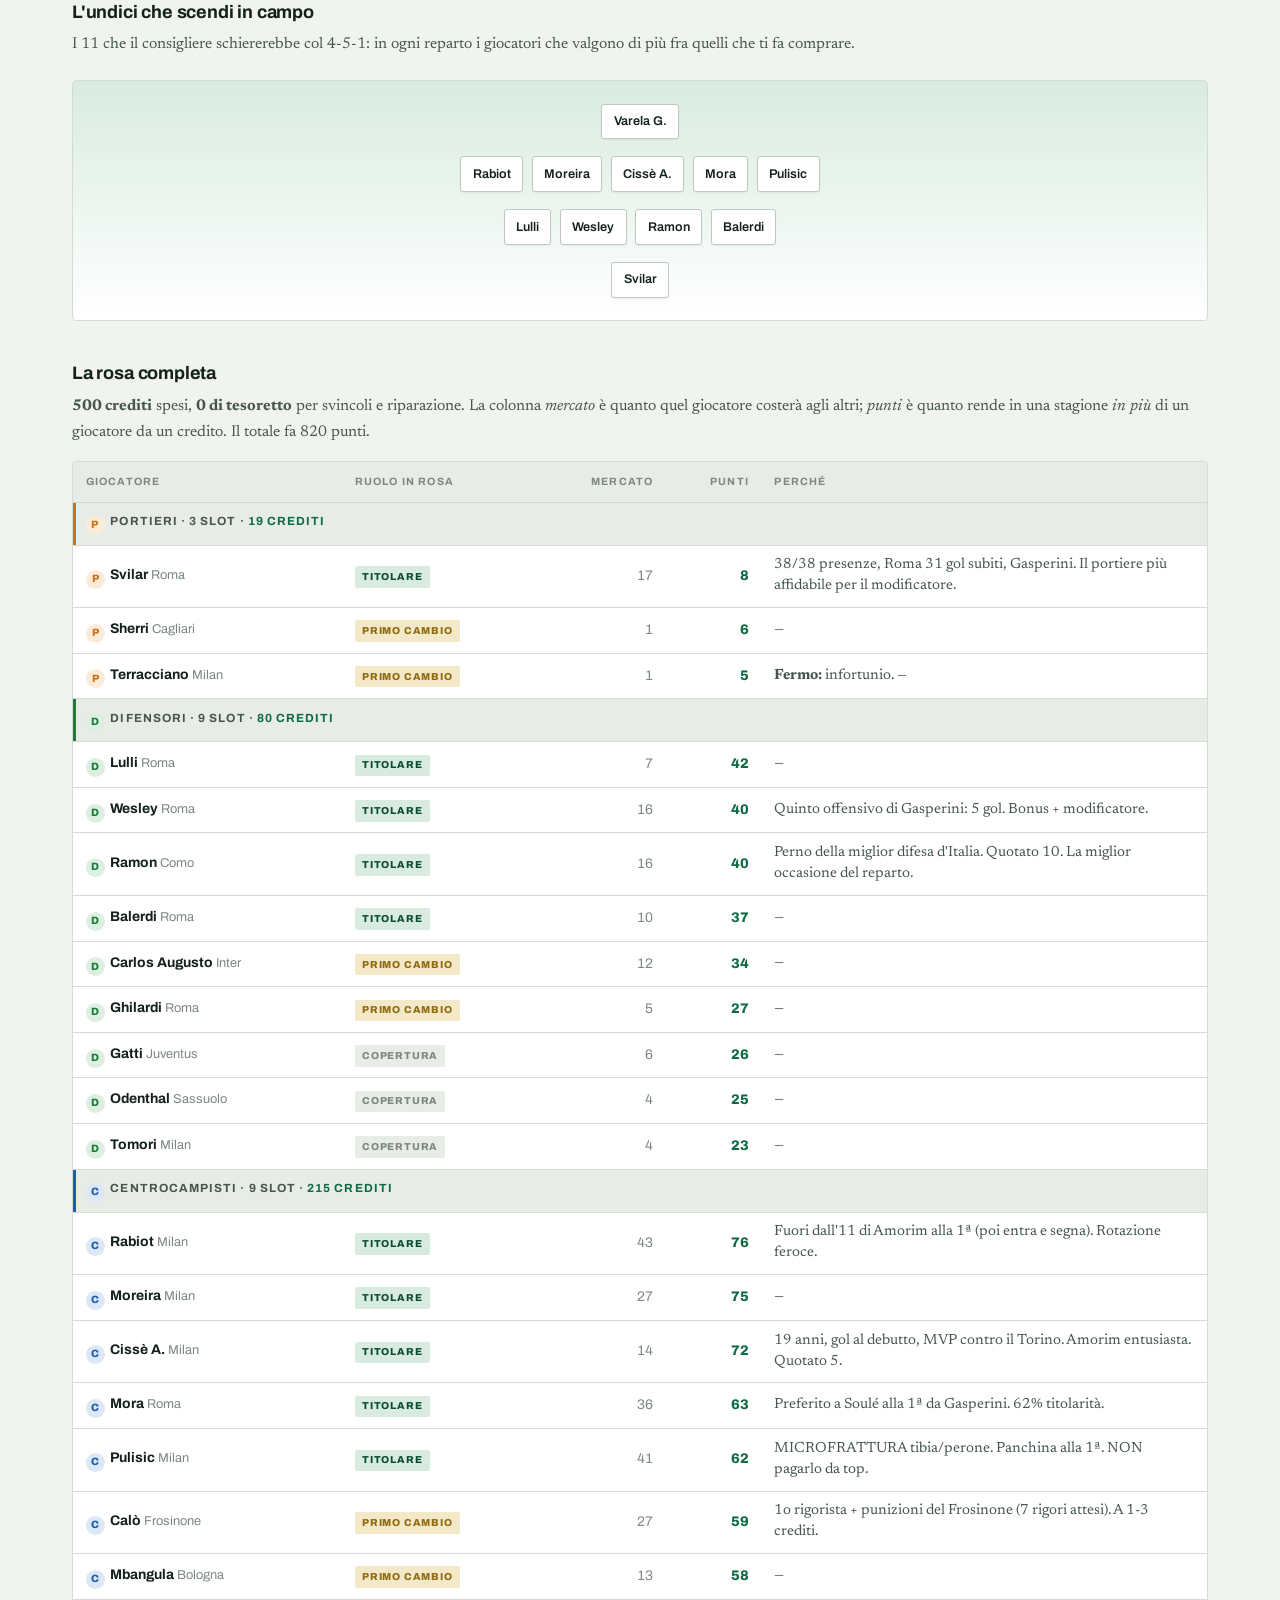
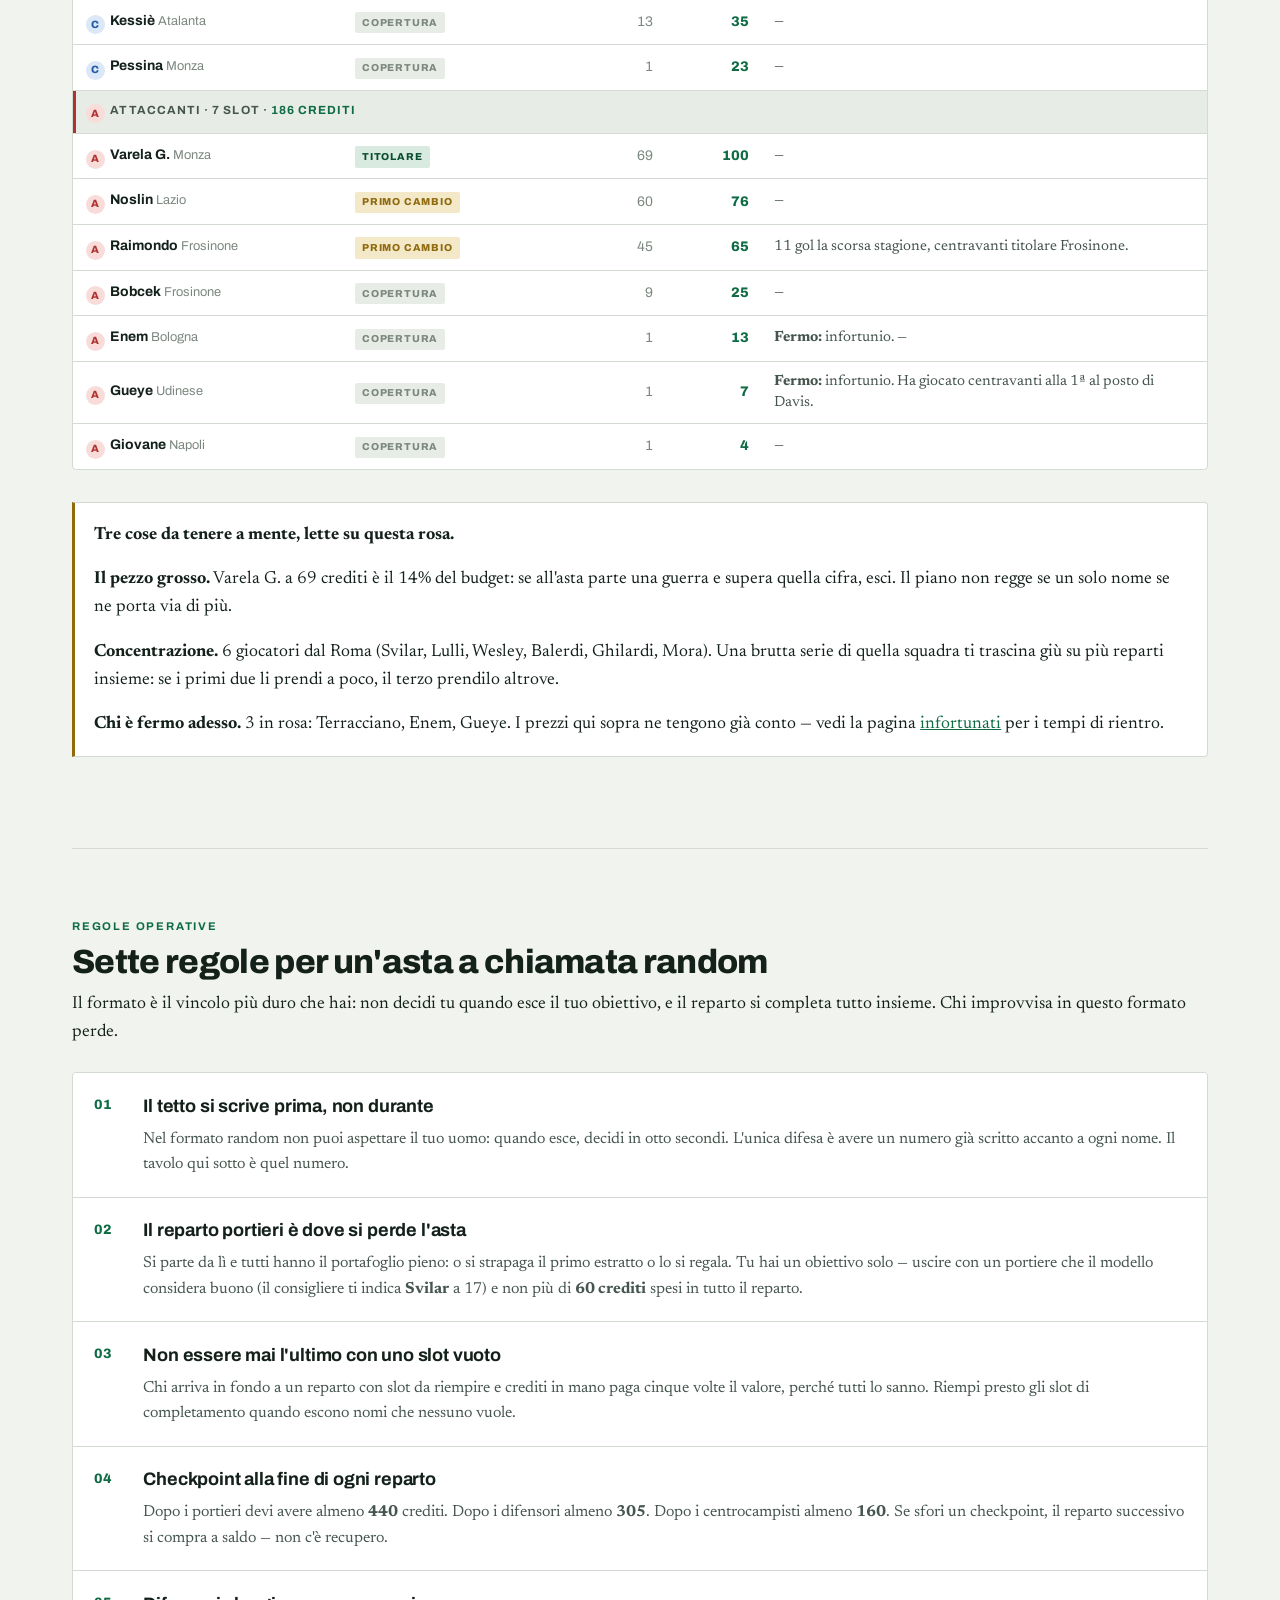
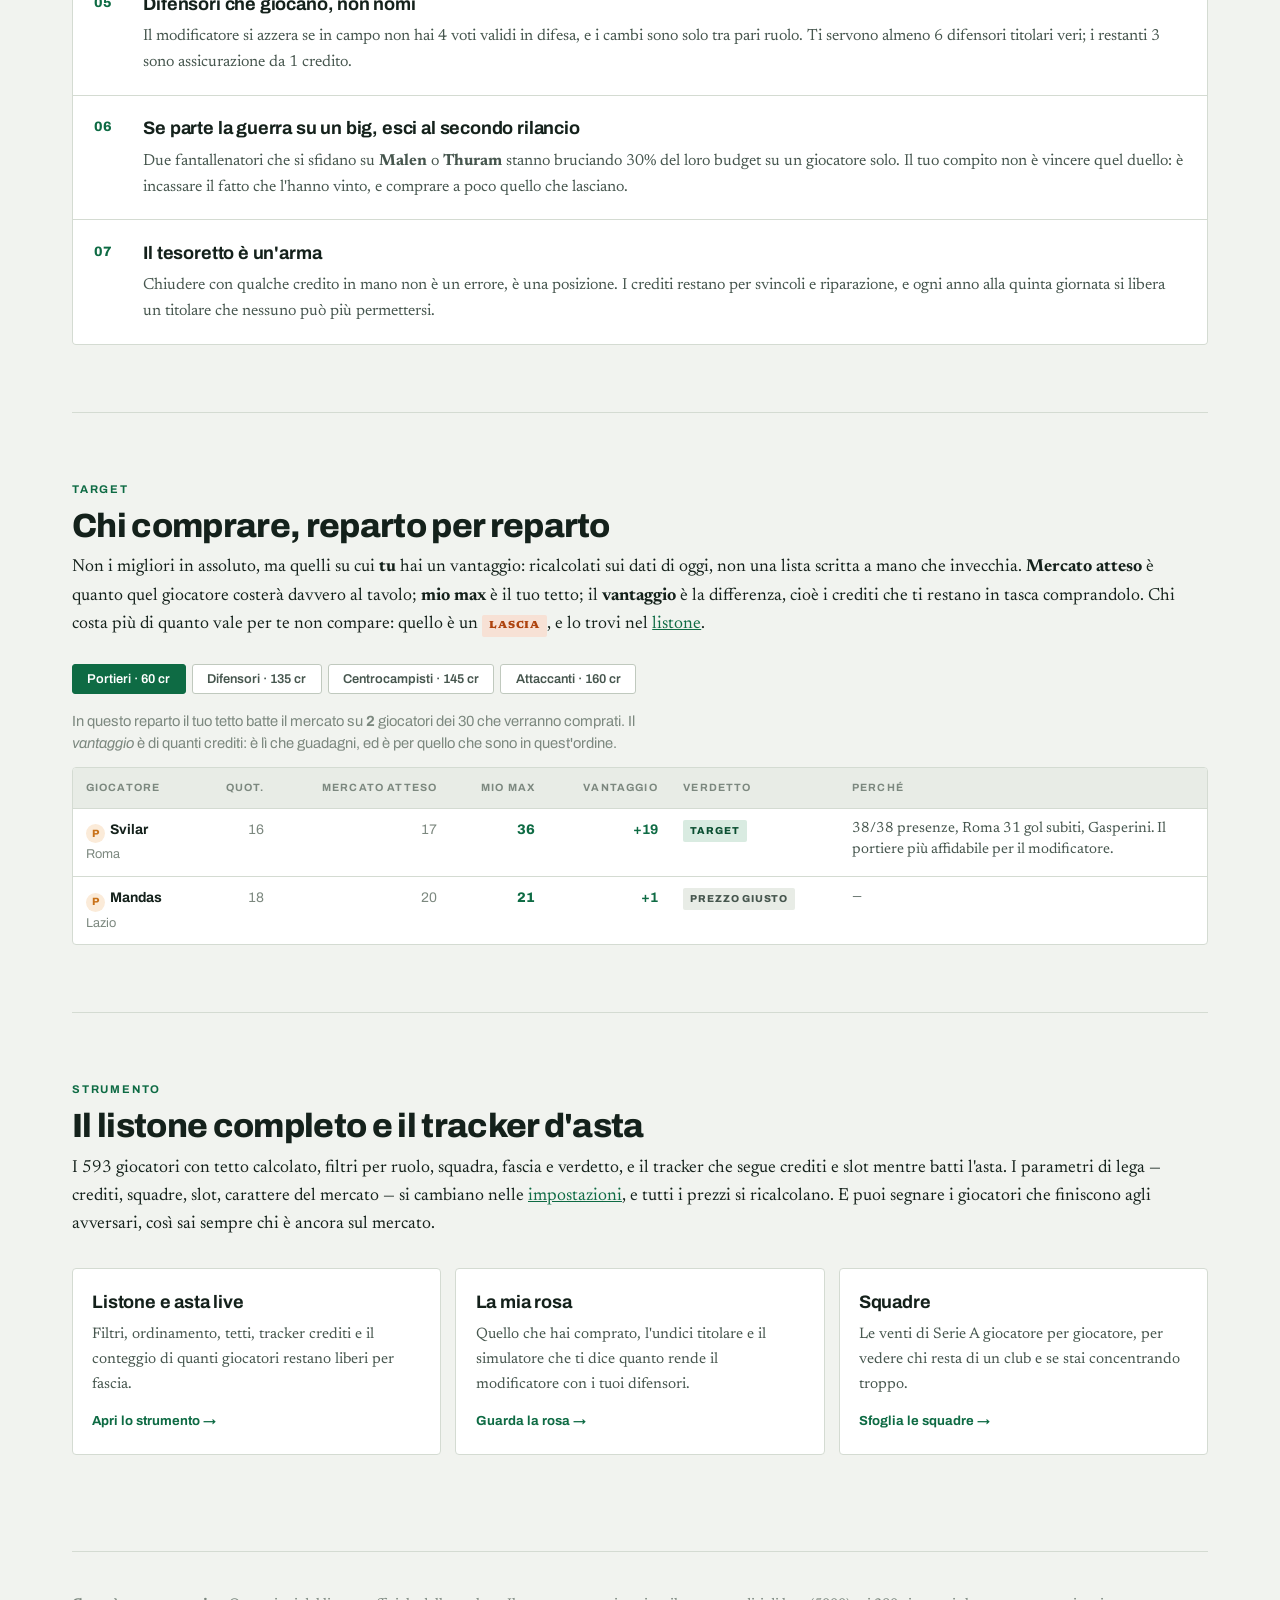
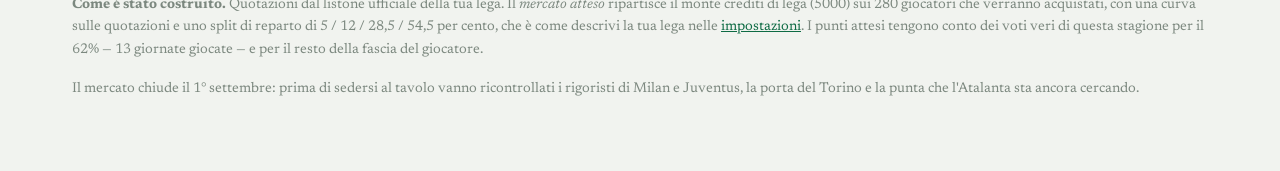
==== commit 703658c1: "Dati giocatori aggiornati da Fantacalcio.it (28/11/2026)" ====
--- a/altro.html
+++ b/altro.html
@@ -46,7 +46,7 @@
   </div>
 </div>
 
-<section class="scheda" id="s-guida" role="tabpanel" aria-label="La guida" data-modulo="guida.js?v=bbdf25c5">
+<section class="scheda" id="s-guida" role="tabpanel" aria-label="La guida" data-modulo="guida.js?v=68b6f462">
 <div class="wide">
 <header class="hero">
   <div class="kicker" id="kicker"></div>
@@ -150,7 +150,7 @@
 </footer>
 </div>
 </section>
-<section class="scheda" id="s-fasce" role="tabpanel" aria-label="Fasce" data-modulo="fasce.js?v=d0f5d1af" hidden>
+<section class="scheda" id="s-fasce" role="tabpanel" aria-label="Fasce" data-modulo="fasce.js?v=290bd191" hidden>
 <div class="wide">
 
   <section style="padding-bottom:1.2rem">
@@ -184,7 +184,7 @@
   </footer>
 </div>
 </section>
-<section class="scheda" id="s-infortunati" role="tabpanel" aria-label="Infortunati" data-modulo="infortunati.js?v=5ce1c04e" hidden>
+<section class="scheda" id="s-infortunati" role="tabpanel" aria-label="Infortunati" data-modulo="infortunati.js?v=1298c678" hidden>
 <div class="wide">
 
   <section style="padding-bottom:1.2rem">
@@ -215,7 +215,7 @@
   </footer>
 </div>
 </section>
-<section class="scheda" id="s-fantasquadre" role="tabpanel" aria-label="Fantasquadre" data-modulo="fantasquadre.js?v=fabb1ab9" hidden>
+<section class="scheda" id="s-fantasquadre" role="tabpanel" aria-label="Fantasquadre" data-modulo="fantasquadre.js?v=1a2808d2" hidden>
 <div class="wide">
   <section style="padding-bottom:1.2rem">
     <p class="eyebrow">Fantasquadre</p>
@@ -264,7 +264,7 @@
   </footer>
 </div>
 </section>
-<section class="scheda" id="s-impostazioni" role="tabpanel" aria-label="Impostazioni" data-modulo="impostazioni.js?v=b6c24756" hidden>
+<section class="scheda" id="s-impostazioni" role="tabpanel" aria-label="Impostazioni" data-modulo="impostazioni.js?v=c9450609" hidden>
 <div class="wide">
 
   <section style="padding-bottom:1.2rem">
